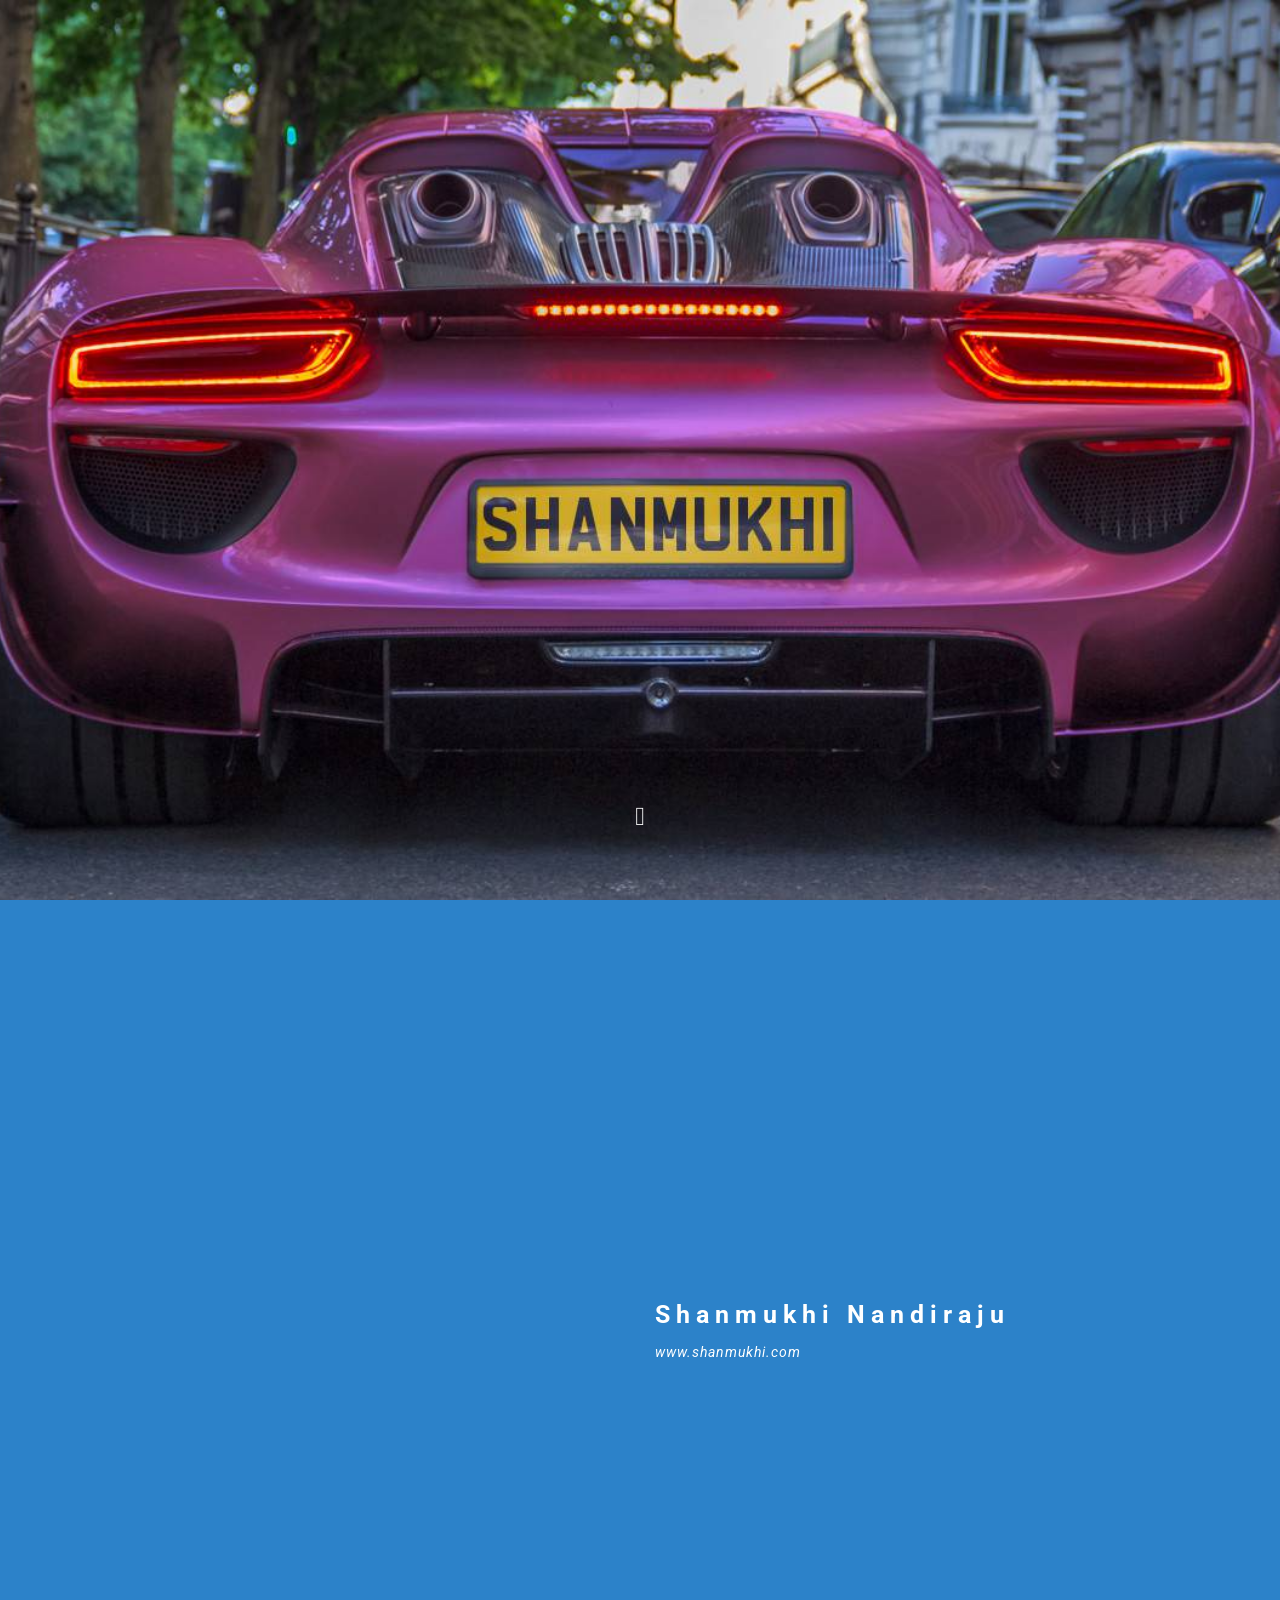
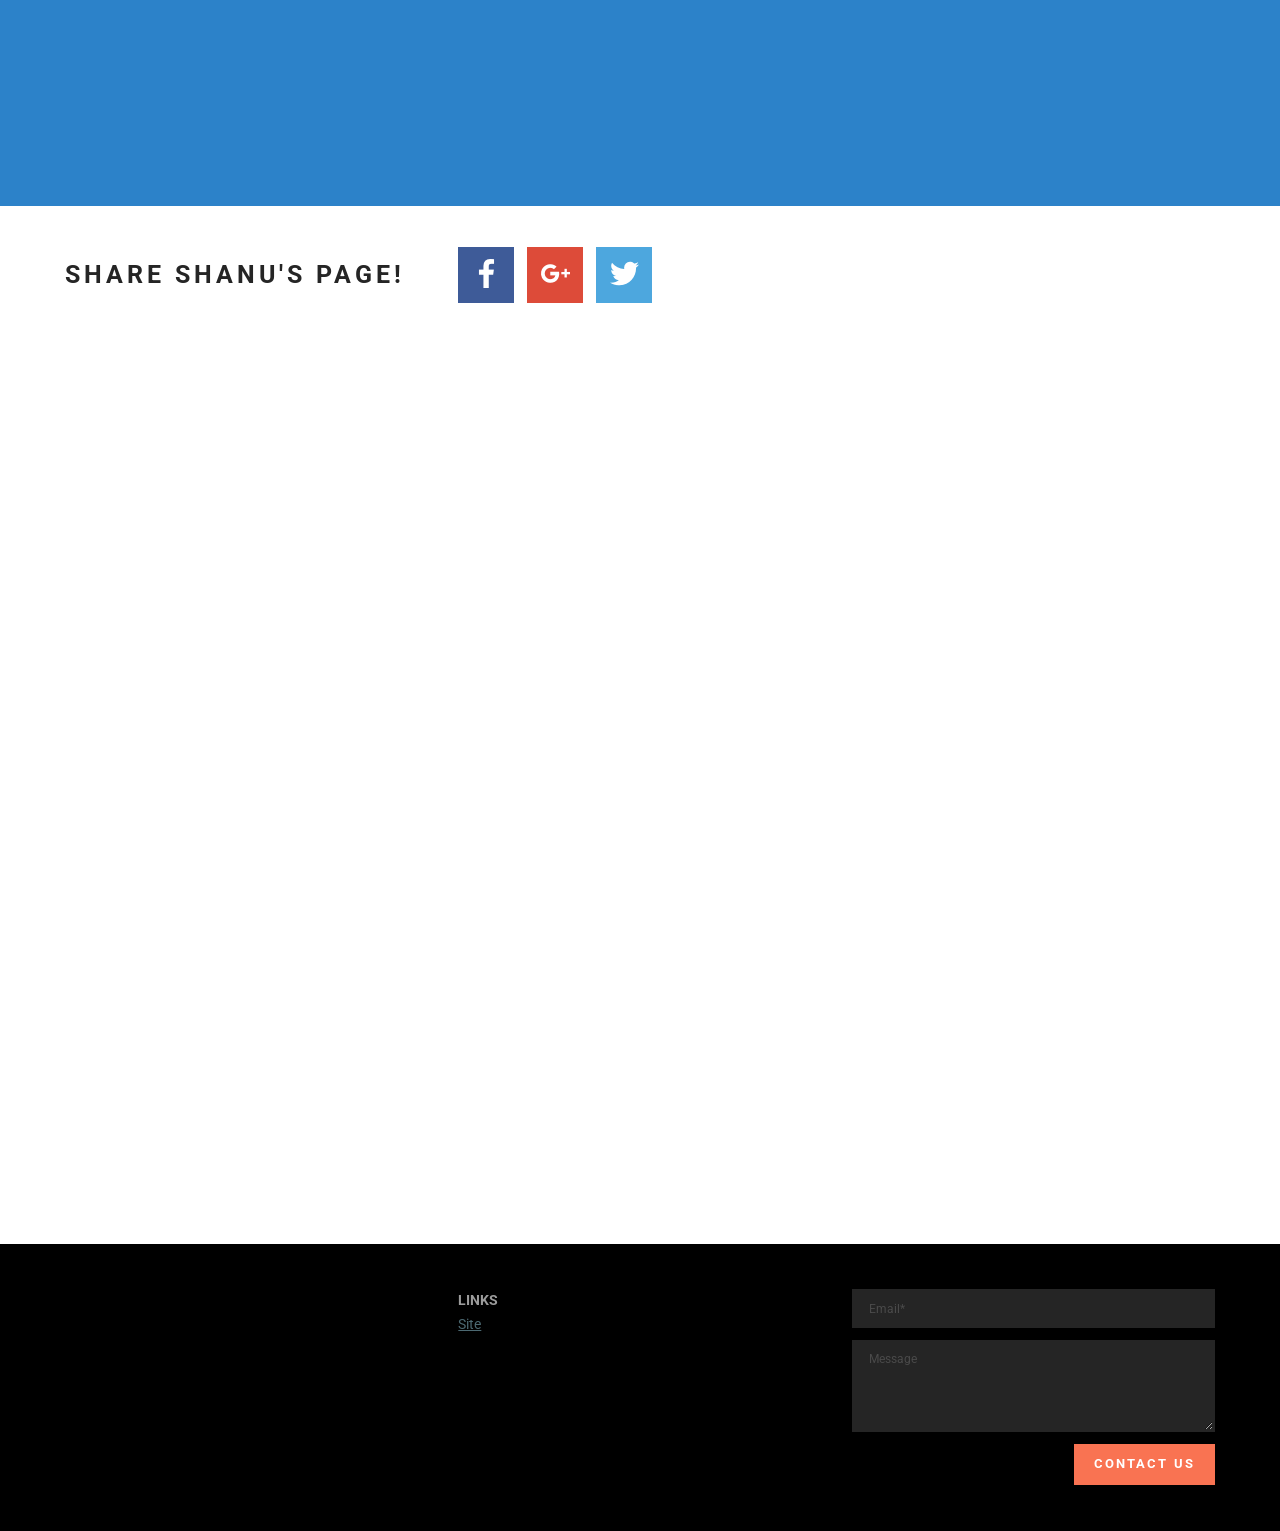
==== index.html @ bce9e02e "Update" ====
<!DOCTYPE html>
<html>
	<head>

		<meta charset="UTF-8">
		<meta http-equiv="X-UA-Compatible" content="IE=edge">

		<meta name="viewport" content="width=device-width, initial-scale=1">
		<link rel="shortcut icon" href="assets/images/logo.png" type="image/x-icon">
		<meta name="description" content="Shanmukhi Nandiraju">
		<title>[ SHANMUKHI ]</title>

		<link rel="stylesheet" href="https://fonts.googleapis.com/css?family=Roboto:700,400&amp;subset=cyrillic,latin,greek,vietnamese">
		<link rel="stylesheet" href="assets/bootstrap/css/bootstrap.min.css">
		<link rel="stylesheet" href="assets/animate.css/animate.min.css">
		<link rel="stylesheet" href="assets/socicon/css/socicon.min.css">
		<link rel="stylesheet" href="assets/mobirise/css/style.css">
		<link rel="stylesheet" href="assets/mobirise/css/mbr-additional.css" type="text/css">

	</head>
	<body>
		<section class="mbr-box mbr-section mbr-section--relative mbr-section--fixed-size mbr-section--full-height mbr-section--bg-adapted mbr-parallax-background" id="header1-1" style="background-image: url(assets/images/shanu-car-1200x742-50.jpg);">
			<div class="mbr-box__magnet mbr-box__magnet--sm-padding mbr-box__magnet--center-left">

				<div class="mbr-box__container mbr-section__container container">
					<div class="mbr-box mbr-box--stretched">
						<div class="mbr-box__magnet mbr-box__magnet--center-left">
							<div class="row">
								<div class=" col-sm-6 col-sm-offset-6">
									<div class="mbr-hero animated fadeInUp">

									</div>

								</div>
							</div>
						</div>
					</div>
				</div>
				<div class="mbr-arrow mbr-arrow--floating text-center">
					<div class="mbr-section__container container">
						<a class="mbr-arrow__link" href="#msg-box5-2"><i class="glyphicon glyphicon-menu-down"></i></a>
					</div>
				</div>
			</div>
		</section>

		<section class="engine">
			<a rel="external" href="https://mobirise.com">mac website creator</a>
		</section>
		<section class="mbr-section mbr-section--relative" id="msg-box5-2">
			<div class="mbr-overlay" style="opacity: 1; background-color: rgb(44, 130, 201);"></div>
			<div class="mbr-section__container mbr-section__container--isolated container">
				<div class="row">
					<div class="mbr-box mbr-box--fixed mbr-box--adapted">
						<div class="mbr-box__magnet mbr-box__magnet--top-right mbr-section__left col-sm-6">
							<figure class="mbr-figure mbr-figure--adapted mbr-figure--caption-inside-bottom mbr-figure--full-width">
								<iframe class="mbr-embedded-video" src="https://www.youtube.com/embed/Ul880rvZJzo?rel=0&amp;autoplay=0&amp;loop=0" width="1280" height="720" frameborder="0" allowfullscreen></iframe>
							</figure>
						</div>
						<div class="mbr-box__magnet mbr-class-mbr-box__magnet--center-left col-sm-6 mbr-section__right">
							<div class="mbr-section__container mbr-section__container--middle">
								<div class="mbr-header mbr-header--auto-align mbr-header--wysiwyg">
									<h3 class="mbr-header__text">Shanmukhi Nandiraju</h3>
									<p class="mbr-header__subtext">
										www.shanmukhi.com
									</p>
								</div>
							</div>

						</div>

					</div>
				</div>
			</div>
		</section>

		<section class="mbr-section mbr-section--relative mbr-section--fixed-size" id="social-buttons1-3" style="background-color: rgb(255, 255, 255);">

			<div class="mbr-section__container container">
				<div class="mbr-header mbr-header--inline row">
					<div class="col-sm-4">
						<h3 class="mbr-header__text">SHARE SHANU'S PAGE!</h3>
					</div>
					<div class="mbr-social-icons col-sm-8">
						<div class="mbr-social-likes social-likes_style-1" data-counters="true">
							<div class="mbr-social-icons__icon social-likes__icon facebook socicon-bg-facebook" title="Share link on Facebook">
								<i class="socicon socicon-facebook"></i>

							</div>
							<div class="mbr-social-icons__icon social-likes__icon plusone socicon-bg-googleplus" title="Share link on Google+">
								<i class="socicon socicon-googleplus"></i>

							</div>
							<div class="mbr-social-icons__icon social-likes__icon twitter socicon-bg-twitter" title="Share link on Twitter">
								<i class="socicon socicon-twitter"></i>
							</div>
						</div>
					</div>
				</div>
			</div>
		</section>

		<section class="mbr-box mbr-section mbr-section--relative mbr-section--fixed-size mbr-section--full-height mbr-section--bg-adapted mbr-parallax-background" id="header4-4" style="background-image: url(assets/images/shanu-neon-1000x929-30.jpg);">
			<div class="mbr-box__magnet mbr-box__magnet--sm-padding mbr-box__magnet--center-center">

				<div class="mbr-box__container mbr-section__container container">
					<div class="mbr-box mbr-box--stretched">
						<div class="mbr-box__magnet mbr-box__magnet--center-center">
							<div class="row">
								<div class=" col-sm-8 col-sm-offset-2">
									<div class="mbr-hero animated fadeInUp">

									</div>

								</div>
							</div>
						</div>
					</div>
				</div>

			</div>
		</section>

		<section class="mbr-section mbr-section--relative mbr-section--fixed-size" id="contacts3-5" style="background-color: rgb(0, 0, 0);">

			<div class="mbr-section__container container">
				<div class="mbr-contacts mbr-contacts--wysiwyg row">
					<div class="col-sm-8">
						<div class="row">
							<div class="col-sm-6">
								<p class="mbr-contacts__text">
									<br>
									<br>
									<br>
								</p>
							</div>
							<div class="col-sm-6">
								<p class="mbr-contacts__text">
									<strong>LINKS</strong>
								</p>
								<ul class="mbr-contacts__list">
									<li>
										<a href="http://www.nandiraju.com">Site</a><a class="mbr-contacts__link text-gray" href="https://mobirise.com/"></a>
									</li>
									<li>
										<br>
									</li>
								</ul>
							</div>
						</div>
					</div>
					<div class="mbr-contacts__column col-sm-4" data-form-type="formoid">
						<div data-form-alert="true">
							<div class="hide" data-form-alert-success="true">
								Thanks for filling out form!
							</div>
						</div>
						<form action="https://shanmukhi.com/" method="post" data-form-title="MESSAGE">
							<input type="hidden" value="b+FSMnxPy4LgRTbBDf6TsOl+iDbc6AqgL77jM+bY9n/FvFwCRupEcs3rJzgB6b4eeoNaffvHI3b/FY9Nb0ERqiOgSxOXoFbj0jDkcbtx7XLimZNrkn5E88ifbUz4RvbB" data-form-email="true">

							<div class="form-group">
								<input type="email" class="form-control input-sm input-inverse" name="email" required="" placeholder="Email*" data-form-field="Email">
							</div>

							<div class="form-group">
								<textarea class="form-control input-sm input-inverse" name="message" rows="4" placeholder="Message" data-form-field="Message"></textarea>
							</div>
							<div class="mbr-buttons mbr-buttons--right btn-inverse">
								<button type="submit" class="mbr-buttons__btn btn btn-danger">
									CONTACT US
								</button>
							</div>
						</form>
					</div>
				</div>
			</div>
		</section>

		<script src="assets/web/assets/jquery/jquery.min.js"></script>
		<script src="assets/bootstrap/js/bootstrap.min.js"></script>
		<script src="assets/smooth-scroll/SmoothScroll.js"></script>
		<script src="assets/jarallax/jarallax.js"></script>
		<script src="assets/jquery-mb-ytplayer/jquery.mb.YTPlayer.min.js"></script>
		<script src="assets/social-likes/social-likes.js"></script>
		<!--[if lte IE 9]>
		<script src="assets/jquery-placeholder/jquery.placeholder.min.js"></script>
		<![endif]-->
		<script src="assets/mobirise/js/script.js"></script>
		<script src="assets/formoid/formoid.min.js"></script>

		<script>
			(function(i, s, o, g, r, a, m) {
				i['GoogleAnalyticsObject'] = r;
				i[r] = i[r] ||
				function() {
					(i[r].q = i[r].q || []).push(arguments)
				}, i[r].l = 1 * new Date();
				a = s.createElement(o), m = s.getElementsByTagName(o)[0];
				a.async = 1;
				a.src = g;
				m.parentNode.insertBefore(a, m)
			})(window, document, 'script', '//www.google-analytics.com/analytics.js', 'ga');

			ga('create', 'UA-655646-1', 'auto');
			ga('send', 'pageview');

			// pushed //

		</script>
	</body>
</html>
---- assets/socicon/css/socicon.min.css ----
@charset "UTF-8";@font-face{font-family:"socicon";src:url("../fonts/socicon.eot");src:url("../fonts/socicon.eot?#iefix") format("embedded-opentype"),url("../fonts/socicon.woff") format("woff"),url("../fonts/socicon.ttf") format("truetype"),url("../fonts/socicon.svg#sociconregular") format("svg");font-weight:normal;font-style:normal}.socicon:before{position:relative;top:1px;display:inline-block;font-family:"socicon";font-style:normal;font-weight:normal;line-height:1;text-transform:none !important;-webkit-font-smoothing:antialiased;-moz-osx-font-smoothing:grayscale}.socicon-twitter:before{content:"\e040"}.socicon-facebook:before{content:"\e041"}.socicon-googleplus:before{content:"\e042"}.socicon-pinterest:before{content:"\e043"}.socicon-foursquare:before{content:"\e044"}.socicon-yahoo:before{content:"\e045"}.socicon-skype:before{content:"\e046"}.socicon-yelp:before{content:"\e047"}.socicon-feedburner:before{content:"\e048"}.socicon-linkedin:before{content:"\e049"}.socicon-viadeo:before{content:"\e04a"}.socicon-xing:before{content:"\e04b"}.socicon-myspace:before{content:"\e04c"}.socicon-soundcloud:before{content:"\e04d"}.socicon-spotify:before{content:"\e04e"}.socicon-grooveshark:before{content:"\e04f"}.socicon-mixcloud:before{content:"\e001"}.socicon-lastfm:before{content:"\e050"}.socicon-youtube:before{content:"\e051"}.socicon-vimeo:before{content:"\e052"}.socicon-dailymotion:before{content:"\e053"}.socicon-vine:before{content:"\e054"}.socicon-flickr:before{content:"\e055"}.socicon-500px:before{content:"\e056"}.socicon-instagram:before{content:"\e057"}.socicon-wordpress:before{content:"\e058"}.socicon-tumblr:before{content:"\e059"}.socicon-blogger:before{content:"\e020"}.socicon-technorati:before{content:"\e021"}.socicon-reddit:before{content:"\e022"}.socicon-dribbble:before{content:"\e023"}.socicon-stumbleupon:before{content:"\e024"}.socicon-digg:before{content:"\e025"}.socicon-envato:before{content:"\e026"}.socicon-behance:before{content:"\e027"}.socicon-delicious:before{content:"\e028"}.socicon-deviantart:before{content:"\e029"}.socicon-forrst:before{content:"\e02a"}.socicon-play:before{content:"\e02b"}.socicon-zerply:before{content:"\e02c"}.socicon-wikipedia:before{content:"\e02d"}.socicon-apple:before{content:"\e02e"}.socicon-flattr:before{content:"\e02f"}.socicon-github:before{content:"\e030"}.socicon-friendfeed:before{content:"\e032"}.socicon-newsvine:before{content:"\e033"}.socicon-identica:before{content:"\e034"}.socicon-bebo:before{content:"\e035"}.socicon-zynga:before{content:"\e036"}.socicon-steam:before{content:"\e037"}.socicon-xbox:before{content:"\e038"}.socicon-windows:before{content:"\e039"}.socicon-outlook:before{content:"\e010"}.socicon-coderwall:before{content:"\e011"}.socicon-tripadvisor:before{content:"\e012"}.socicon-appnet:before{content:"\e013"}.socicon-goodreads:before{content:"\e014"}.socicon-tripit:before{content:"\e015"}.socicon-lanyrd:before{content:"\e016"}.socicon-slideshare:before{content:"\e017"}.socicon-buffer:before{content:"\e018"}.socicon-rss:before{content:"\e00b"}.socicon-vkontakte:before{content:"\e01a"}.socicon-disqus:before{content:"\e019"}.socicon-houzz:before{content:"\e00a"}.socicon-mail:before{content:"\e01f"}.socicon-patreon:before{content:"\e01c"}.socicon-paypal:before{content:"\e00c"}.socicon-playstation:before{content:"\e03d"}.socicon-smugmug:before{content:"\e05e"}.socicon-swarm:before{content:"\e003"}.socicon-triplej:before{content:"\e009"}.socicon-yammer:before{content:"\e005"}.socicon-stackoverflow:before{content:"\e007"}.socicon-drupal:before{content:"\e002"}.socicon-odnoklassniki:before{content:"\e00d"}.socicon-android:before{content:"\e03e"}.socicon-meetup:before{content:"\e03c"}.socicon-persona:before{content:"\e008"}.socicon-amazon:before{content:"\e05c"}.socicon-ello:before{content:"\e006"}.socicon-8tracks:before{content:"\e05b"}.socicon-twitch:before{content:"\e05a"}.socicon-airbnb:before{content:"\e00e"}.socicon-pocket:before{content:"\e01e"}.socicon-whatsapp:before{content:"\e01b"}.socicon-storehouse:before{content:"\e01d"}.socicon-icq:before{content:"\e05d"}.socicon-modelmayhem:before{content:"\e000"}.socicon-istock:before{content:"\e004"}.socicon-angellist:before{content:"\e062"}.socicon-periscope:before{content:"\e00f"}.socicon-ravelry:before{content:"\e05f"}.socicon-snapchat:before{content:"\e03f"}.socicon-weibo:before{content:"\e060"}.socicon-douban:before{content:"\e03b"}.socicon-baidu:before{content:"\e061"}.socicon-qq:before{content:"\e03a"}.socicon-renren:before{content:"\e031"}.socicon-ebay:before{content:"\e063"}.socicon-imdb:before{content:"\e064"}.socicon-stayfriends:before{content:"\e065"}.socicon-residentadvisor:before{content:"\e066"}.socicon-google:before{content:"\e067"}.socicon-yandex:before{content:"\e068"}.socicon-sharethis:before{content:"\e069"}.socicon-bandcamp:before{content:"\e06a"}.socicon-itunes:before{content:"\e06b"}.socicon-deezer:before{content:"\e06c"}.socicon-medium:before{content:"\e06d"}.socicon-telegram:before{content:"\e06e"}.socicon-openid:before{content:"\e06f"}.socicon-amplement:before{content:"\e070"}.socicon-bg-twitter{background:#4da7de}.socicon-bg-twitter:hover{background:#4da7de !important}.socicon-bg-facebook{background:#3e5b98}.socicon-bg-facebook:hover{background:#3e5b98 !important}.socicon-bg-googleplus{background:#dd4b39}.socicon-bg-googleplus:hover{background:#dd4b39 !important}.socicon-bg-pinterest{background:#c92619}.socicon-bg-pinterest:hover{background:#c92619 !important}.socicon-bg-foursquare{background:#f94877}.socicon-bg-foursquare:hover{background:#f94877 !important}.socicon-bg-yahoo{background:#6e2a85}.socicon-bg-yahoo:hover{background:#6e2a85 !important}.socicon-bg-skype{background:#28abe3}.socicon-bg-skype:hover{background:#28abe3 !important}.socicon-bg-yelp{background:#c83218}.socicon-bg-yelp:hover{background:#c83218 !important}.socicon-bg-feedburner{background:#fc0}.socicon-bg-feedburner:hover{background:#fc0 !important}.socicon-bg-linkedin{background:#3371b7}.socicon-bg-linkedin:hover{background:#3371b7 !important}.socicon-bg-viadeo{background:#e4a000}.socicon-bg-viadeo:hover{background:#e4a000 !important}.socicon-bg-xing{background:#005a60}.socicon-bg-xing:hover{background:#005a60 !important}.socicon-bg-myspace{background:#323232}.socicon-bg-myspace:hover{background:#323232 !important}.socicon-bg-soundcloud{background:#fe3801}.socicon-bg-soundcloud:hover{background:#fe3801 !important}.socicon-bg-spotify{background:#7bb342}.socicon-bg-spotify:hover{background:#7bb342 !important}.socicon-bg-grooveshark{background:#000}.socicon-bg-grooveshark:hover{background:#000 !important}.socicon-bg-mixcloud{background:#000}.socicon-bg-mixcloud:hover{background:#000 !important}.socicon-bg-lastfm{background:#d41316}.socicon-bg-lastfm:hover{background:#d41316 !important}.socicon-bg-youtube{background:#e02a20}.socicon-bg-youtube:hover{background:#e02a20 !important}.socicon-bg-vimeo{background:#51b5e7}.socicon-bg-vimeo:hover{background:#51b5e7 !important}.socicon-bg-dailymotion{background:#004e72}.socicon-bg-dailymotion:hover{background:#004e72 !important}.socicon-bg-vine{background:#00b389}.socicon-bg-vine:hover{background:#00b389 !important}.socicon-bg-flickr{background:#1e1e1b}.socicon-bg-flickr:hover{background:#1e1e1b !important}.socicon-bg-500px{background:#58a9de}.socicon-bg-500px:hover{background:#58a9de !important}.socicon-bg-instagram{background:#9c7c6e}.socicon-bg-instagram:hover{background:#9c7c6e !important}.socicon-bg-wordpress{background:#464646}.socicon-bg-wordpress:hover{background:#464646 !important}.socicon-bg-tumblr{background:#45556c}.socicon-bg-tumblr:hover{background:#45556c !important}.socicon-bg-blogger{background:#ec661c}.socicon-bg-blogger:hover{background:#ec661c !important}.socicon-bg-technorati{background:#5cb030}.socicon-bg-technorati:hover{background:#5cb030 !important}.socicon-bg-reddit{background:#e74a1e}.socicon-bg-reddit:hover{background:#e74a1e !important}.socicon-bg-dribbble{background:#e84d88}.socicon-bg-dribbble:hover{background:#e84d88 !important}.socicon-bg-stumbleupon{background:#e64011}.socicon-bg-stumbleupon:hover{background:#e64011 !important}.socicon-bg-digg{background:#1d1d1b}.socicon-bg-digg:hover{background:#1d1d1b !important}.socicon-bg-envato{background:#597c3a}.socicon-bg-envato:hover{background:#597c3a !important}.socicon-bg-behance{background:#000}.socicon-bg-behance:hover{background:#000 !important}.socicon-bg-delicious{background:#020202}.socicon-bg-delicious:hover{background:#020202 !important}.socicon-bg-deviantart{background:#c5d200}.socicon-bg-deviantart:hover{background:#c5d200 !important}.socicon-bg-forrst{background:#5b9a68}.socicon-bg-forrst:hover{background:#5b9a68 !important}.socicon-bg-play{background:#000}.socicon-bg-play:hover{background:#000 !important}.socicon-bg-zerply{background:#9dbc7a}.socicon-bg-zerply:hover{background:#9dbc7a !important}.socicon-bg-wikipedia{background:#000}.socicon-bg-wikipedia:hover{background:#000 !important}.socicon-bg-apple{background:#b9bfc1}.socicon-bg-apple:hover{background:#b9bfc1 !important}.socicon-bg-flattr{background:#f67c1a}.socicon-bg-flattr:hover{background:#f67c1a !important}.socicon-bg-github{background:#221e1b}.socicon-bg-github:hover{background:#221e1b !important}.socicon-bg-friendfeed{background:#2f72c4}.socicon-bg-friendfeed:hover{background:#2f72c4 !important}.socicon-bg-newsvine{background:#075b2f}.socicon-bg-newsvine:hover{background:#075b2f !important}.socicon-bg-identica{background:#000}.socicon-bg-identica:hover{background:#000 !important}.socicon-bg-bebo{background:#ef1011}.socicon-bg-bebo:hover{background:#ef1011 !important}.socicon-bg-zynga{background:#dc0606}.socicon-bg-zynga:hover{background:#dc0606 !important}.socicon-bg-steam{background:#171a21}.socicon-bg-steam:hover{background:#171a21 !important}.socicon-bg-xbox{background:#92c83e}.socicon-bg-xbox:hover{background:#92c83e !important}.socicon-bg-windows{background:#00bdf6}.socicon-bg-windows:hover{background:#00bdf6 !important}.socicon-bg-outlook{background:#0072c6}.socicon-bg-outlook:hover{background:#0072c6 !important}.socicon-bg-coderwall{background:#3e8dcc}.socicon-bg-coderwall:hover{background:#3e8dcc !important}.socicon-bg-tripadvisor{background:#4b7e37}.socicon-bg-tripadvisor:hover{background:#4b7e37 !important}.socicon-bg-appnet{background:#494949}.socicon-bg-appnet:hover{background:#494949 !important}.socicon-bg-goodreads{background:#463020}.socicon-bg-goodreads:hover{background:#463020 !important}.socicon-bg-tripit{background:#1982c3}.socicon-bg-tripit:hover{background:#1982c3 !important}.socicon-bg-lanyrd{background:#3c80c9}.socicon-bg-lanyrd:hover{background:#3c80c9 !important}.socicon-bg-slideshare{background:#4ba3a6}.socicon-bg-slideshare:hover{background:#4ba3a6 !important}.socicon-bg-buffer{background:#000}.socicon-bg-buffer:hover{background:#000 !important}.socicon-bg-rss{background:#f26109}.socicon-bg-rss:hover{background:#f26109 !important}.socicon-bg-vkontakte{background:#5a7fa6}.socicon-bg-vkontakte:hover{background:#5a7fa6 !important}.socicon-bg-disqus{background:#2e9fff}.socicon-bg-disqus:hover{background:#2e9fff !important}.socicon-bg-houzz{background:#7cc04b}.socicon-bg-houzz:hover{background:#7cc04b !important}.socicon-bg-mail{background:#000}.socicon-bg-mail:hover{background:#000 !important}.socicon-bg-patreon{background:#e44727}.socicon-bg-patreon:hover{background:#e44727 !important}.socicon-bg-paypal{background:#009cde}.socicon-bg-paypal:hover{background:#009cde !important}.socicon-bg-playstation{background:#000}.socicon-bg-playstation:hover{background:#000 !important}.socicon-bg-smugmug{background:#acfd32}.socicon-bg-smugmug:hover{background:#acfd32 !important}.socicon-bg-swarm{background:#fc9d3c}.socicon-bg-swarm:hover{background:#fc9d3c !important}.socicon-bg-triplej{background:#e53531}.socicon-bg-triplej:hover{background:#e53531 !important}.socicon-bg-yammer{background:#1175c4}.socicon-bg-yammer:hover{background:#1175c4 !important}.socicon-bg-stackoverflow{background:#fd9827}.socicon-bg-stackoverflow:hover{background:#fd9827 !important}.socicon-bg-drupal{background:#00598e}.socicon-bg-drupal:hover{background:#00598e !important}.socicon-bg-odnoklassniki{background:#f48420}.socicon-bg-odnoklassniki:hover{background:#f48420 !important}.socicon-bg-android{background:#8ec047}.socicon-bg-android:hover{background:#8ec047 !important}.socicon-bg-meetup{background:#e2373c}.socicon-bg-meetup:hover{background:#e2373c !important}.socicon-bg-persona{background:#e6753d}.socicon-bg-persona:hover{background:#e6753d !important}.socicon-bg-amazon{background:#f90}.socicon-bg-amazon:hover{background:#f90 !important}.socicon-bg-ello{background:#000}.socicon-bg-ello:hover{background:#000 !important}.socicon-bg-8tracks{background:#122c4b}.socicon-bg-8tracks:hover{background:#122c4b !important}.socicon-bg-twitch{background:#6441a5}.socicon-bg-twitch:hover{background:#6441a5 !important}.socicon-bg-airbnb{background:#ff5a5f}.socicon-bg-airbnb:hover{background:#ff5a5f !important}.socicon-bg-pocket{background:#ed4055}.socicon-bg-pocket:hover{background:#ed4055 !important}.socicon-bg-whatsapp{background:#20b038}.socicon-bg-whatsapp:hover{background:#20b038 !important}.socicon-bg-storehouse{background:#25b0e6}.socicon-bg-storehouse:hover{background:#25b0e6 !important}.socicon-bg-icq{background:#7ebd00}.socicon-bg-icq:hover{background:#7ebd00 !important}.socicon-bg-modelmayhem{background:#000}.socicon-bg-modelmayhem:hover{background:#000 !important}.socicon-bg-istock{background:#000}.socicon-bg-istock:hover{background:#000 !important}.socicon-bg-angellist{background:#000}.socicon-bg-angellist:hover{background:#000 !important}.socicon-bg-periscope{background:#3aa4c6}.socicon-bg-periscope:hover{background:#3aa4c6 !important}.socicon-bg-ravelry{background:#b6014c}.socicon-bg-ravelry:hover{background:#b6014c !important}.socicon-bg-snapchat{background:#fffa37}.socicon-bg-snapchat:hover{background:#fffa37 !important}.socicon-bg-weibo{background:#e31c34}.socicon-bg-weibo:hover{background:#e31c34 !important}.socicon-bg-douban{background:#3ca353}.socicon-bg-douban:hover{background:#3ca353 !important}.socicon-bg-baidu{background:#2629d9}.socicon-bg-baidu:hover{background:#2629d9 !important}.socicon-bg-qq{background:#4297d3}.socicon-bg-qq:hover{background:#4297d3 !important}.socicon-bg-renren{background:#2266b0}.socicon-bg-renren:hover{background:#2266b0 !important}.socicon-bg-ebay{background:#333}.socicon-bg-ebay:hover{background:#333 !important}.socicon-bg-imdb{background:#e8ba00}.socicon-bg-imdb:hover{background:#e8ba00 !important}.socicon-bg-stayfriends{background:#f08a1c}.socicon-bg-stayfriends:hover{background:#f08a1c !important}.socicon-bg-residentadvisor{background:#b3be1b}.socicon-bg-residentadvisor:hover{background:#b3be1b !important}.socicon-bg-google{background:#4285f4}.socicon-bg-google:hover{background:#4285f4 !important}.socicon-bg-yandex{background:#f00}.socicon-bg-yandex:hover{background:#f00 !important}.socicon-bg-sharethis{background:#01bf01}.socicon-bg-sharethis:hover{background:#01bf01 !important}.socicon-bg-bandcamp{background:#619aa9}.socicon-bg-bandcamp:hover{background:#619aa9 !important}.socicon-bg-itunes{background:#ff5e51}.socicon-bg-itunes:hover{background:#ff5e51 !important}.socicon-bg-deezer{background:#32323d}.socicon-bg-deezer:hover{background:#32323d !important}.socicon-bg-medium{background:#000}.socicon-bg-medium:hover{background:#000 !important}.socicon-bg-telegram{background:#08c}.socicon-bg-telegram:hover{background:#08c !important}.socicon-bg-openid{background:#f78c40}.socicon-bg-openid:hover{background:#f78c40 !important}.socicon-bg-amplement{background:#0996c3}.socicon-bg-amplement:hover{background:#0996c3 !important}
---- assets/mobirise/css/style.css ----
.is-builder .animated {
  -webkit-animation-name: none !important;
  animation-name: none !important;
}
html {
  position: relative;
  min-height: 100%;
}
.mbr-embedded-video {
  position: relative;
}
.mbr-background-video,
.mbr-background-video-preview {
  bottom: 0;
  left: 0;
  overflow: hidden;
  position: absolute;
  right: 0;
  top: 0;
}
.mbr-parallax-background,
.mbr-background {
  background-attachment: fixed !important;
  background-position: 50% 0;
  background-repeat: no-repeat;
  background-size: cover !important;
}
.mbr-hidden-scrollbar .mbr-parallax-background {
  background-size: auto 130%;
}
.mobile .mbr-parallax-background {
  background-attachment: scroll !important;
}
.mbr-background {
  background-attachment: scroll !important;
}
.mbr-navbar {
  position: relative;
  width: 100%;
}
.mbr-navbar:before {
  content: "";
  display: block;
}
.mbr-navbar__brand-link:after,
.mbr-navbar__brand-img {
  max-height: 74px;
}
.mbr-navbar:before,
.mbr-navbar__container {
  height: 98px;
}
.mbr-navbar--ss .mbr-navbar__brand-link:after,
.mbr-navbar--ss .mbr-navbar__brand-img {
  height: 74px;
}
.mbr-navbar--ss:before,
.mbr-navbar--ss .mbr-navbar__container {
  height: 98px;
}
.mbr-navbar--xs .mbr-navbar__brand-link:after,
.mbr-navbar--xs .mbr-navbar__brand-img {
  height: 32px;
}
.mbr-navbar--xs:before,
.mbr-navbar--xs .mbr-navbar__container {
  height: 56px;
}
.mbr-navbar--s .mbr-navbar__brand-link:after,
.mbr-navbar--s .mbr-navbar__brand-img {
  height: 48px;
}
.mbr-navbar--s:before,
.mbr-navbar--s .mbr-navbar__container {
  height: 72px;
}
.mbr-navbar--m .mbr-navbar__brand-link:after,
.mbr-navbar--m .mbr-navbar__brand-img {
  height: 64px;
}
.mbr-navbar--m:before,
.mbr-navbar--m .mbr-navbar__container {
  height: 88px;
}
.mbr-navbar--l .mbr-navbar__brand-link:after,
.mbr-navbar--l .mbr-navbar__brand-img {
  height: 96px;
}
.mbr-navbar--l:before,
.mbr-navbar--l .mbr-navbar__container {
  height: 120px;
}
.mbr-navbar--xl .mbr-navbar__brand-link:after,
.mbr-navbar--xl .mbr-navbar__brand-img {
  height: 128px;
}
.mbr-navbar--xl:before,
.mbr-navbar--xl .mbr-navbar__container {
  height: 152px;
}
.mbr-navbar--short .mbr-navbar__brand-link:after,
.mbr-navbar--short .mbr-navbar__brand-img {
  height: 40px;
}
.mbr-navbar--short:before,
.mbr-navbar--short .mbr-navbar__container {
  height: 64px;
}
.mbr-navbar--short .mbr-navbar__container {
  padding: 12px 0;
}
@media (max-width: 767px) {
  .mbr-navbar--short .mbr-navbar__brand-link:after,
  .mbr-navbar--short .mbr-navbar__brand-img {
    height: 31px;
  }
  .mbr-navbar--short:before,
  .mbr-navbar--short .mbr-navbar__container {
    height: 45px;
  }
  .mbr-navbar--short .mbr-navbar__container {
    padding: 7px 0;
  }
}
.mbr-navbar__brand-img {
  position: relative;
}
.mbr-navbar__brand-img,
.mbr-navbar__container,
.mbr-navbar__section {
  -webkit-transition: all 300ms ease-in-out 0s;
  -o-transition: all 300ms ease-in-out 0s;
  transition: all 300ms ease-in-out 0s;
}
.mbr-navbar__section {
  background: #2c2c2c;
  height: auto;
  position: absolute;
  top: 0;
  width: 100%;
  z-index: 1000;
}
.mbr-navbar__container {
  display: table;
  padding: 12px 0;
  width: 100%;
}
.mbr-navbar__menu-box {
  display: table;
  width: 100%;
}
.mbr-navbar__menu-box--inline-left,
.mbr-navbar__menu-box--inline-center,
.mbr-navbar__menu-box--inline-right {
  display: block;
  text-align: left;
}
.mbr-navbar__menu-box--inline-center {
  text-align: center;
}
.mbr-navbar__menu-box--inline-right {
  text-align: right;
}
.mbr-navbar__column {
  display: table-cell;
  vertical-align: middle;
}
.mbr-navbar__column--xxs {
  width: 1%;
}
.mbr-navbar__column--xs {
  width: 10%;
}
.mbr-navbar__column--s {
  width: 20%;
}
.mbr-navbar__column--m {
  width: 30%;
}
.mbr-navbar__column--l {
  width: 40%;
}
.mbr-navbar__column--xl {
  width: 50%;
}
.mbr-navbar__menu-box--inline-left .mbr-navbar__column,
.mbr-navbar__menu-box--inline-center .mbr-navbar__column,
.mbr-navbar__menu-box--inline-right .mbr-navbar__column {
  display: inline-block;
}
.mbr-navbar__items {
  float: left;
  padding-left: 0px;
  position: relative;
  left: -20px;
}
.mbr-navbar__items--right {
  float: right;
  left: 0;
}
.mbr-navbar__item {
  display: block;
  float: left;
  position: relative;
}
.mbr-navbar__hamburger {
  display: none;
  margin-top: -11px;
  position: absolute;
  right: 0;
  top: 50%;
  z-index: 10000;
}
.mbr-navbar--collapsed .mbr-navbar__container {
  position: relative;
}
.mbr-navbar--collapsed .mbr-navbar__column {
  display: block;
  width: 100%;
}
.mbr-navbar--collapsed .mbr-navbar__items--right {
  padding-top: 13px;
}
.mbr-navbar--collapsed .mbr-navbar__menu {
  background: rgba(0, 0, 0, 0.9);
  display: none;
  height: 100%;
  left: 0;
  position: fixed;
  top: 0;
  width: 100%;
  z-index: 9999;
}
.mbr-navbar--collapsed .mbr-navbar__menu-box {
  display: table-cell;
  vertical-align: middle;
}
.mbr-navbar--collapsed .mbr-navbar__items {
  float: none;
}
.mbr-navbar--collapsed .mbr-navbar__item {
  float: none;
}
.mbr-navbar--collapsed .mbr-navbar__hamburger {
  display: block;
}
.mbr-navbar--collapsed.mbr-navbar--open .mbr-navbar__menu {
  display: table;
}
.mbr-navbar--collapsed.mbr-navbar--open:not(.mbr-navbar--sticky) .mbr-navbar__section {
  background: none;
  position: fixed;
}
.mbr-navbar--collapsed.mbr-navbar--open .mbr-navbar__brand {
  visibility: hidden;
}
.mbr-navbar--collapsed.mbr-navbar--sticky.mbr-navbar--open .mbr-navbar__brand {
  visibility: visible;
}
.mbr-navbar--collapsed.mbr-navbar--open .mbr-navbar__brand-img,
.mbr-navbar--collapsed.mbr-navbar--open .mbr-navbar__container {
  -webkit-transition: none;
  -o-transition: none;
  transition: none;
}
.mbr-navbar--freeze.mbr-navbar--collapsed.mbr-navbar--open .mbr-navbar__hamburger,
.mbr-navbar--freeze.mbr-navbar--collapsed.mbr-navbar--open .mbr-navbar__hamburger:hover {
  color: #fff !important;
}
.mbr-navbar--sticky .mbr-navbar__section {
  position: fixed;
}
.mbr-navbar--absolute {
  position: absolute;
}
.mbr-navbar--transparent .mbr-navbar__section {
  background: none;
}
.mbr-navbar--stuck .mbr-navbar__section,
.mbr-navbar--relative .mbr-navbar__section {
  background: #2c2c2c;
}
@media (max-width: 991px) {
  .mbr-navbar--auto-collapse .mbr-navbar__container {
    position: relative;
  }
  .mbr-navbar--auto-collapse .mbr-navbar__column {
    display: block;
    width: 100%;
  }
  .mbr-navbar--auto-collapse .mbr-navbar__items--right {
    padding-top: 13px;
  }
  .mbr-navbar--auto-collapse .mbr-navbar__menu {
    background: rgba(0, 0, 0, 0.9);
    display: none;
    height: 100%;
    left: 0;
    position: fixed;
    top: 0;
    width: 100%;
    z-index: 9999;
  }
  .mbr-navbar--auto-collapse .mbr-navbar__menu-box {
    display: table-cell;
    vertical-align: middle;
  }
  .mbr-navbar--auto-collapse .mbr-navbar__items {
    float: none;
  }
  .mbr-navbar--auto-collapse .mbr-navbar__item {
    float: none;
  }
  .mbr-navbar--auto-collapse .mbr-navbar__hamburger {
    display: block;
  }
  .mbr-navbar--auto-collapse.mbr-navbar--open .mbr-navbar__menu {
    display: table;
  }
  .mbr-navbar--auto-collapse.mbr-navbar--open:not(.mbr-navbar--sticky) .mbr-navbar__section {
    background: none;
    position: fixed;
  }
  .mbr-navbar--auto-collapse.mbr-navbar--open .mbr-navbar__brand {
    visibility: hidden;
  }
  .mbr-navbar--auto-collapse.mbr-navbar--sticky.mbr-navbar--open .mbr-navbar__brand {
    visibility: visible;
  }
  .mbr-navbar--auto-collapse.mbr-navbar--open .mbr-navbar__brand-img,
  .mbr-navbar--auto-collapse.mbr-navbar--open .mbr-navbar__container {
    -webkit-transition: none;
    -o-transition: none;
    transition: none;
  }
}
.mbr-after-navbar:before {
  content: "";
  display: block;
  height: 98px;
}
.mbr-hamburger {
  cursor: pointer;
  height: 23px;
  width: 30px;
}
.mbr-hamburger:focus {
  outline: none;
}
.mbr-hamburger__line,
.mbr-hamburger__line:before,
.mbr-hamburger__line:after {
  content: "";
  position: absolute;
  display: block;
  height: 1px;
  cursor: pointer;
}
.mbr-hamburger__line,
.mbr-hamburger__line:before,
.mbr-hamburger__line:after {
  width: 30px;
  border-bottom: 5px solid;
  top: 9px;
}
.mbr-hamburger__line:before {
  top: -9px;
}
.mbr-hamburger__line:after {
  top: 9px;
}
.mbr-hamburger__line,
.mbr-hamburger__line:before,
.mbr-hamburger__line:after {
  -webkit-transition: all 300ms ease-in-out;
  transition: all 300ms ease-in-out;
}
.mbr-hamburger--open .mbr-hamburger__line {
  border-color: transparent;
}
.mbr-hamburger--open .mbr-hamburger__line:before,
.mbr-hamburger--open .mbr-hamburger__line:after {
  top: 0;
}
.mbr-hamburger--open .mbr-hamburger__line:before {
  -ms-transform: rotate(45deg);
  -webkit-transform: rotate(45deg);
  transform: rotate(45deg);
}
.mbr-hamburger--open .mbr-hamburger__line:after {
  top: 10px;
  -ms-transform: translatey(-10px) rotate(-45deg);
  -webkit-transform: translatey(-10px) rotate(-45deg);
  transform: translatey(-10px) rotate(-45deg);
}
@media (max-width: 767px) {
  .mbr-hamburger {
    height: 23px;
    width: 27px;
  }
  .mbr-hamburger__line,
  .mbr-hamburger__line:before,
  .mbr-hamburger__line:after {
    width: 27px;
    border-bottom: 4px solid;
    top: 9px;
  }
  .mbr-hamburger__line:before {
    top: -9px;
  }
  .mbr-hamburger__line:after {
    top: 9px;
  }
}
.mbr-brand {
  display: block;
  float: left;
  position: relative;
}
.mbr-brand,
.mbr-brand:hover {
  text-decoration: none;
}
.mbr-brand__name {
  display: block;
  font-weight: bold;
  margin-top: 5px;
  text-align: center;
}
.mbr-brand__name,
.mbr-brand__name:hover {
  text-decoration: none;
}
.mbr-brand--inline {
  display: table;
}
.mbr-brand--inline:after {
  content: "";
  display: table-cell;
  width: 1px;
}
.mbr-brand--inline .mbr-brand__logo,
.mbr-brand--inline .mbr-brand__name {
  display: table-cell;
  vertical-align: middle;
}
.mbr-brand--inline .mbr-brand__logo {
  padding-right: 10px;
}
.mbr-brand--inline .mbr-brand__name {
  margin: 0;
  text-align: left;
}
.mbr-form {
  display: table;
  margin-top: -13px;
  position: relative;
  top: 14px;
  width: 100%;
}
.mbr-form__left,
.mbr-form__right {
  display: table-cell;
  vertical-align: top;
}
.mbr-form__left {
  padding-right: 3px;
}
.mbr-form__right {
  width: 1px;
}
@media (max-width: 530px) {
  .mbr-form {
    display: block;
    margin-top: -27px;
    position: relative;
    top: 26px;
  }
  .mbr-form__left,
  .mbr-form__right {
    display: block;
  }
  .mbr-form__left {
    margin-bottom: 12px;
    padding-right: 0;
  }
  .mbr-form__right {
    width: 100%;
  }
}
.mbr-section {
  padding: 0 20px;
}
.mbr-section--no-padding {
  padding: 0;
}
.mbr-section--relative {
  position: relative;
}
.mbr-section--fixed-size {
  overflow: hidden;
}
.mbr-section--full-height {
  height: 100vh;
}
.mbr-section--full-height.mbr-after-navbar:before {
  display: none;
}
.mbr-section--bg-adapted {
  background-attachment: scroll;
  background-position: 50% 0;
  background-repeat: no-repeat;
  background-size: cover;
}
.mbr-section--gray {
  background-color: #444444;
}
.mbr-section--light-gray {
  background-color: #f0f0f0;
}
.mbr-section--dark-gray {
  background-color: #3c3c3c;
}
.mbr-section__container {
  padding: 0;
  position: relative;
  z-index: 3;
}
.mbr-section__container--center {
  text-align: center;
}
.mbr-section__container--std-padding {
  padding: 93px 0;
}
.mbr-section__container--std-top-padding {
  padding-top: 93px;
}
.mbr-section__container--std-bot-padding {
  padding-bottom: 93px;
}
.mbr-section__container--sm-padding {
  padding: 41px 0;
}
.mbr-section__container--sm-top-padding {
  padding-top: 41px;
}
.mbr-section__container--sm-bot-padding {
  padding-bottom: 41px;
}
.mbr-section__container--isolated {
  padding-bottom: 93px;
  padding-top: 93px;
}
.mbr-section__container--first {
  padding-top: 93px;
  padding-bottom: 41px;
}
.mbr-section__container--middle {
  padding-bottom: 41px;
}
.mbr-section__container--last {
  padding-bottom: 93px;
}
.mbr-section__row {
  margin-left: -24px;
  margin-right: -24px;
}
.mbr-section__col {
  overflow: hidden;
  padding-left: 24px;
  padding-right: 24px;
}
.mbr-section__left {
  padding-right: 40px;
}
.mbr-section__right {
  padding-left: 15px;
}
.mbr-section__header {
  line-height: 1.5em;
  margin: -10px 0 0;
  text-align: center;
}
@media (min-width: 768px) {
  .mbr-section--short-paddings .mbr-section__container--std-padding {
    padding: 59px 0;
  }
  .mbr-section--short-paddings .mbr-section__container--std-top-padding {
    padding-top: 59px;
  }
  .mbr-section--short-paddings .mbr-section__container--std-bot-padding {
    padding-bottom: 59px;
  }
  .mbr-section--short-paddings .mbr-section__container--sm-padding {
    padding: 41px 0;
  }
  .mbr-section--short-paddings .mbr-section__container--sm-top-padding {
    padding-top: 41px;
  }
  .mbr-section--short-paddings .mbr-section__container--sm-bot-padding {
    padding-bottom: 41px;
  }
  .mbr-section--short-paddings .mbr-section__container--isolated {
    padding-bottom: 59px;
    padding-top: 59px;
  }
  .mbr-section--short-paddings .mbr-section__container--first {
    padding-top: 59px;
    padding-bottom: 41px;
  }
  .mbr-section--short-paddings .mbr-section__container--middle {
    padding-bottom: 41px;
  }
  .mbr-section--short-paddings .mbr-section__container--last {
    padding-bottom: 59px;
  }
}
@media (max-width: 767px) {
  .mbr-section__left {
    padding-right: 15px;
  }
  .mbr-section__right {
    padding-left: 15px;
    padding-top: 51px;
  }
}
.mbr-arrow {
  bottom: 71px;
  left: 0;
  line-height: 1px;
  padding: 0 20px;
  position: absolute;
  width: 100%;
  z-index: 3;
}
.mbr-arrow__link {
  display: inline-block;
  font-size: 26px;
}
.mbr-arrow__link,
.mbr-arrow__link:hover,
.mbr-arrow__link:focus {
  color: #fff;
}
.mbr-arrow--floating .mbr-arrow__link {
  -webkit-animation: floating-arrow 1.6s infinite ease-in-out 0s;
  -o-animation: floating-arrow 1.6s infinite ease-in-out 0s;
  animation: floating-arrow 1.6s infinite ease-in-out 0s;
}
@-webkit-keyframes floating-arrow {
  from {
    -webkit-transform: translateY(0);
    transform: translateY(0);
  }
  65% {
    -webkit-transform: translateY(11px);
    transform: translateY(11px);
  }
  to {
    -webkit-transform: translateY(0);
    transform: translateY(0);
  }
}
@-o-keyframes floating-arrow {
  from {
    -webkit-transform: translateY(0);
    transform: translateY(0);
  }
  65% {
    -webkit-transform: translateY(11px);
    transform: translateY(11px);
  }
  to {
    -webkit-transform: translateY(0);
    transform: translateY(0);
  }
}
@keyframes floating-arrow {
  from {
    -webkit-transform: translateY(0);
    transform: translateY(0);
  }
  65% {
    -webkit-transform: translateY(11px);
    transform: translateY(11px);
  }
  to {
    -webkit-transform: translateY(0);
    transform: translateY(0);
  }
}
.mbr-arrow--dark .mbr-arrow__link,
.mbr-arrow--dark .mbr-arrow__link:hover,
.mbr-arrow--dark .mbr-arrow__link:focus {
  color: #252525;
}
@media (max-width: 767px) {
  .mbr-arrow {
    bottom: 41px;
  }
}
@media (max-width: 320px) {
  .mbr-arrow {
    bottom: 21px;
    text-align: center;
  }
}
@media all and (device-width: 320px) and (device-height: 568px) and (orientation: portrait) {
  .mbr-arrow {
    bottom: 31px;
  }
}
.mbr-box {
  display: table;
  width: 100%;
}
.mbr-box--fixed {
  table-layout: fixed;
}
.mbr-box--stretched {
  height: 100%;
}
.mbr-box__magnet {
  display: table-cell;
  float: none;
  height: 100%;
  margin-bottom: 0;
  margin-top: 0;
  text-align: center;
  vertical-align: middle;
}
.mbr-box__magnet--sm-padding {
  padding: 41px 0;
}
.mbr-box__magnet--top-left,
.mbr-box__magnet--top-center,
.mbr-box__magnet--top-right {
  vertical-align: top;
}
.mbr-box__magnet--bottom-left,
.mbr-box__magnet--bottom-center,
.mbr-box__magnet--bottom-right {
  vertical-align: bottom;
}
.mbr-box__magnet--top-left,
.mbr-box__magnet--center-left,
.mbr-box__magnet--bottom-left {
  text-align: left;
}
.mbr-box__magnet--top-right,
.mbr-box__magnet--center-right,
.mbr-box__magnet--bottom-right {
  text-align: right;
}
.mbr-box__container {
  height: 50%;
}
@media (max-width: 767px) {
  .mbr-box__container {
    height: 100%;
  }
  .mbr-box--adapted {
    display: block;
  }
  .mbr-box--adapted > .mbr-box__magnet {
    display: block;
    height: auto;
  }
}
.mbr-overlay {
  background: #222;
  bottom: 0;
  left: 0;
  position: absolute;
  right: 0;
  top: 0;
  z-index: 2;
}
.mbr-google-map__marker {
  color: #252525;
  display: none;
  margin: 0;
}
.mbr-google-map--loaded .mbr-google-map__marker {
  display: block;
}
.mbr-hero {
  color: #fff;
  position: relative;
}
.mbr-hero__text {
  font-size: 46px;
  font-weight: bold;
  left: -2px;
  letter-spacing: 2px;
  line-height: 50px;
  margin: -18px 0 1px 0;
  padding-bottom: 41px;
  position: relative;
  top: 8px;
}
.mbr-hero__subtext {
  font-size: 21px;
  line-height: 29px;
  margin: -32px 0 3px 0;
  padding: 0 0 41px 0;
  position: relative;
  top: 6px;
}
.mbr-figure {
  display: inline-block;
  line-height: 1px;
  margin: 0;
  max-width: 100%;
  overflow: hidden;
  position: relative;
}
.mbr-figure--no-bg {
  background: none;
}
.mbr-figure--full-width {
  display: block;
  width: 100%;
}
.mbr-figure.mbr-after-navbar:before {
  display: none;
}
.mbr-figure--full-width iframe,
.mbr-figure--full-width .mbr-figure__img,
.mbr-figure--full-width .mbr-figure__map {
  width: 100%;
}
.mbr-figure iframe,
.mbr-figure__img,
.mbr-figure__map {
  max-width: 100%;
}
.mbr-figure__map {
  height: 400px;
  line-height: 1.3em;
}
.mbr-figure__map--short {
  height: 300px;
}
.mbr-figure__caption {
  background: rgba(0, 0, 0, 0.5);
  bottom: 0;
  color: #fff;
  display: block;
  font-size: 17px;
  left: 0;
  line-height: 1.3em;
  min-height: 53px;
  padding: 17px 20px;
  position: absolute;
  text-align: left;
  width: 100%;
}
.mbr-figure__caption--no-padding {
  padding: 17px 0;
}
.mbr-figure--wysiwyg .mbr-figure__caption a,
.mbr-figure--wysiwyg .mbr-figure__caption a:hover {
  color: inherit;
  text-decoration: underline;
}
.mbr-figure--caption-inside-top .mbr-figure__caption {
  bottom: auto;
  top: 0;
}
.mbr-figure--caption-outside-top .mbr-figure__caption,
.mbr-figure--caption-outside-bottom .mbr-figure__caption {
  background: none;
  position: relative;
}
.mbr-figure--no-bg.mbr-figure--caption-outside-top .mbr-figure__caption,
.mbr-figure--no-bg.mbr-figure--caption-outside-bottom .mbr-figure__caption {
  color: #252525;
}
.mbr-figure--no-bg.mbr-figure--caption-outside-top .mbr-figure__caption {
  margin-top: -3px;
  padding-top: 0;
}
.mbr-figure--no-bg.mbr-figure--caption-outside-bottom .mbr-figure__caption {
  margin-top: -2px;
  padding-bottom: 0;
  top: 2px;
}
.mbr-figure__caption--std-grid {
  background: none;
  z-index: 2;
}
@media (min-width: 768px) {
  .mbr-figure__caption--std-grid {
    width: 715px;
    left: 50%;
    margin-left: -357.5px;
    padding: 17px 0;
  }
}
@media (min-width: 992px) {
  .mbr-figure__caption--std-grid {
    width: 935px;
    margin-left: -467.5px;
  }
}
@media (min-width: 1200px) {
  .mbr-figure__caption--std-grid {
    width: 1150px;
    margin-left: -575px;
  }
}
.mbr-figure__caption--std-grid:before {
  bottom: 0;
  content: "";
  position: absolute;
  top: 0;
  width: 200%;
  z-index: -1;
  margin-left: -50%;
}
.mbr-figure--caption-inside-top .mbr-figure__caption--std-grid:before,
.mbr-figure--caption-inside-bottom .mbr-figure__caption--std-grid:before {
  background: rgba(0, 0, 0, 0.6);
}
.mbr-figure__caption-small {
  color: #ccc;
  display: block;
  font-size: 14px;
  line-height: 1.3em;
}
.mbr-figure--no-bg.mbr-figure--caption-outside-top .mbr-figure__caption-small,
.mbr-figure--no-bg.mbr-figure--caption-outside-bottom .mbr-figure__caption-small {
  color: #777;
}
@media (max-width: 767px) {
  .mbr-figure--adapted {
    display: block;
    width: 100%;
  }
  .mbr-figure--adapted iframe,
  .mbr-figure--adapted .mbr-figure__img,
  .mbr-figure--adapted .mbr-figure__map {
    width: 100%;
  }
  .mbr-figure--caption-inside-top .mbr-figure__caption,
  .mbr-figure--caption-inside-bottom .mbr-figure__caption {
    background: none;
    position: relative;
  }
  .mbr-figure--caption-inside-top .mbr-figure__caption--std-grid:before,
  .mbr-figure--caption-inside-bottom .mbr-figure__caption--std-grid:before {
    display: none;
  }
}
.mbr-reviews {
  list-style: none;
  margin: 0 -15px;
  padding: 3px 0 0 0;
}
.mbr-reviews__item {
  position: relative;
  margin-top: 39px;
}
.mbr-reviews__text {
  background: #fafafa;
  border-radius: 3px;
  border: 1px solid #ededed;
  color: #777;
  font-size: 16px;
  line-height: 26px;
  padding: 20px;
  position: relative;
}
.mbr-reviews__text:before {
  -webkit-transform: rotate(45deg);
  -ms-transform: rotate(45deg);
  -o-transform: rotate(45deg);
  transform: rotate(45deg);
  width: 14px;
  height: 14px;
  background-color: #fafafa;
  border-color: #ededed;
  border-style: none solid solid none;
  border-width: 0 1px 1px 0;
  bottom: -8px;
  content: "";
  display: block;
  left: 50px;
  position: absolute;
}
.mbr-reviews__p {
  margin: 0;
}
.mbr-reviews__author {
  margin-top: 30px;
  padding-left: 102px;
  position: relative;
}
.mbr-reviews__author--short {
  margin-top: 27px;
  padding-left: 32px;
}
.mbr-reviews__author-img {
  width: 50px;
  height: 50px;
  border-radius: 50%;
  left: 33px;
  position: absolute;
  top: 0;
}
.mbr-reviews__author-name {
  color: #777;
  font-size: 14px;
  font-weight: bold;
  position: relative;
  top: -3px;
}
.mbr-reviews__author-bio {
  color: #999;
  font-size: 12px;
}
@media (max-width: 767px) {
  .mbr-reviews__author {
    padding-bottom: 32px;
  }
  .mbr-reviews__author--short {
    padding-bottom: 1px;
  }
}
@media (min-width: 768px) and (max-width: 991px) {
  .mbr-reviews__item:nth-of-type(2n+1) {
    clear: left;
  }
}
@media (min-width: 992px) {
  .mbr-reviews__item:nth-of-type(3n+1) {
    clear: left;
  }
}
@media (max-width: 991px) {
  .mbr-header--reduce .mbr-header__text {
    padding-top: 1em;
    margin-top: -1em;
  }
}
.mbr-header {
  margin-top: -20px;
  padding: 0;
  position: relative;
  text-align: left;
  top: 10px;
}
.mbr-header--std-padding {
  padding-bottom: 41px;
}
.mbr-header--center {
  text-align: center;
}
.mbr-header__text {
  display: block;
  font-size: 25px;
  font-weight: bold;
  letter-spacing: 6px;
  line-height: 1.5em;
  margin: 0;
}
.mbr-header__subtext {
  color: #777;
  font-size: 14px;
  font-style: italic;
  letter-spacing: 1px;
  margin: 8px 0 7px 0;
}
.mbr-header--inline {
  margin-top: 0;
  padding: 41px 0 28px 0;
  top: 0;
}
.mbr-header--inline .mbr-header__text {
  letter-spacing: 4px;
  line-height: 1em;
  margin: 15px 0 0 0;
}
@media (max-width: 767px) {
  .mbr-header--inline {
    padding: 47px 0 38px 0;
  }
  .mbr-header--inline .mbr-header__text {
    display: block;
    margin: 0 0 38px 0;
  }
  .mbr-header--auto-align .mbr-header__text,
  .mbr-header--auto-align .mbr-header__subtext {
    left: 0;
    text-align: center !important;
  }
}
@media (min-width: 768px) {
  .mbr-header--reduce {
    margin-top: -5px;
    top: 2px;
  }
  .mbr-header--reduce .mbr-header__text {
    font-size: 16px;
    letter-spacing: 1px;
    line-height: 1.1em;
    padding-top: 0.4em;
    margin-top: -0.4em;
  }
}
.mbr-social-icons__icon {
  -webkit-transition: all 0.2s ease-in-out 0s;
  -o-transition: all 0.2s ease-in-out 0s;
  transition: all 0.2s ease-in-out 0s;
  color: #fff;
  cursor: pointer;
  display: inline-block;
  font-size: 29px;
  height: 56px;
  line-height: 61px;
  margin: 0 10px 13px 0;
  position: relative;
  text-align: center;
  width: 56px;
}
.mbr-social-icons__icon:hover {
  color: #fff;
}
.mbr-social-icons--style-1 .mbr-social-icons__icon:hover {
  background: #252525 !important;
}
.mbr-contacts {
  color: #9c9c9c;
  font-size: 14px;
  line-height: 1.7em;
  padding: 45px 0 46px;
}
.mbr-contacts__img {
  max-width: 100%;
  margin: 6px 0 5px 40px;
}
.mbr-contacts__img--left {
  margin-left: 0;
}
.mbr-contacts__text {
  margin: 0;
}
.mbr-contacts__header {
  color: #fff;
  font-size: 14px;
  letter-spacing: 1px;
  margin-bottom: 20px;
  margin-top: 3px;
}
.mbr-contacts__list {
  list-style: none;
  margin: 0;
  padding: 0;
}
@media (max-width: 767px) {
  .mbr-contacts__img {
    margin-bottom: 10px;
  }
  .mbr-contacts__header {
    margin-top: 20px;
    margin-bottom: 10px;
  }
  .mbr-contacts__column {
    margin-top: 37px;
  }
}
.mbr-footer {
  color: #9c9c9c;
  font-size: 13px;
  letter-spacing: 1px;
  line-height: 1.5em;
  padding: 37px 0 39px;
  word-spacing: 1px;
}
.mbr-footer__copyright {
  margin: 0;
}
.mbr-buttons {
  margin: -26px 0 13px 0;
  position: relative;
  text-align: left;
  top: 26px;
}
.mbr-buttons__btn,
.mbr-buttons__link {
  margin: 0 10px 13px 0;
}
.mbr-buttons__btn,
.mbr-buttons__link,
.mbr-buttons__btn:hover,
.mbr-buttons__link:hover {
  text-decoration: none;
}
.mbr-buttons--top {
  top: 44px;
  margin-top: -62px;
}
.mbr-buttons--no-offset {
  margin-top: 0;
  top: 0;
}
.mbr-buttons--only-links {
  left: -20px;
}
.mbr-buttons--center {
  left: 5px;
  text-align: center;
}
.mbr-buttons--center.mbr-buttons--only-links {
  left: 0;
}
.mbr-buttons--right {
  text-align: right;
}
.mbr-buttons--right .mbr-buttons__btn,
.mbr-buttons--right .mbr-buttons__link {
  margin: 0 0 13px 10px;
}
.mbr-buttons--right.mbr-buttons--only-links {
  left: 20px;
}
.mbr-buttons--activated {
  left: 5px;
  text-align: center;
}
.mbr-buttons--activated .mbr-buttons__btn,
.mbr-buttons--activated .mbr-buttons__link {
  margin-left: 0;
  margin-right: 0;
}
.mbr-buttons--activated .mbr-buttons__link {
  font-size: 25px;
  padding: 10px 30px 2px;
}
.mbr-buttons--activated .mbr-buttons__btn {
  font-size: 15px;
  margin-top: 9px;
  padding: 15px 30px;
}
.mbr-buttons--freeze.mbr-buttons--activated .mbr-buttons__link {
  font-size: 25px !important;
}
.mbr-buttons--freeze.mbr-buttons--activated .mbr-buttons__link,
.mbr-buttons--freeze.mbr-buttons--activated .mbr-buttons__link:hover {
  color: #fff !important;
}
.mbr-buttons--freeze.mbr-buttons--activated .mbr-buttons__btn {
  font-size: 15px !important;
}
@media (max-width: 991px) {
  .mbr-buttons--active {
    left: 5px;
    text-align: center;
  }
  .mbr-buttons--active .mbr-buttons__btn,
  .mbr-buttons--active .mbr-buttons__link {
    margin-left: 0;
    margin-right: 0;
  }
  .mbr-buttons--active .mbr-buttons__link {
    font-size: 25px;
    padding: 10px 30px 2px;
  }
  .mbr-buttons--active .mbr-buttons__btn {
    font-size: 15px;
    margin-top: 9px;
    padding: 15px 30px;
  }
  .mbr-buttons--freeze.mbr-buttons--active .mbr-buttons__link {
    font-size: 25px !important;
  }
  .mbr-buttons--freeze.mbr-buttons--active .mbr-buttons__link,
  .mbr-buttons--freeze.mbr-buttons--active .mbr-buttons__link:hover {
    color: #fff !important;
  }
  .mbr-buttons--freeze.mbr-buttons--active .mbr-buttons__btn {
    font-size: 15px !important;
  }
}
@media (max-width: 767px) {
  .mbr-buttons--auto-align {
    left: 5px;
    margin-top: -26px;
    text-align: center;
    top: 26px;
  }
  .mbr-buttons--auto-align.mbr-buttons--only-links {
    left: 0;
  }
}
@media (max-width: 530px) {
  .mbr-buttons {
    left: 0;
  }
  .mbr-buttons__btn,
  .mbr-buttons__link,
  .mbr-buttons--right .mbr-buttons__btn,
  .mbr-buttons--right .mbr-buttons__link {
    display: inline-block;
    margin: 0 0 13px 0;
    text-align: center;
    width: 100%;
  }
  .mbr-buttons--activated .mbr-buttons__btn,
  .mbr-buttons--activated .mbr-buttons__link,
  .mbr-buttons--active .mbr-buttons__btn,
  .mbr-buttons--active .mbr-buttons__link {
    width: auto;
  }
  .mbr-buttons--activated .mbr-buttons__btn,
  .mbr-buttons--active .mbr-buttons__btn {
    margin-top: 9px;
  }
}
.mbr-article {
  color: #777;
  font-size: 17px;
  line-height: 27px;
  text-align: left;
  position: relative;
  margin-top: -21px;
  top: 14px;
}
.mbr-article--wysiwyg h1,
.mbr-article--wysiwyg h2,
.mbr-article--wysiwyg h3,
.mbr-article--wysiwyg h4,
.mbr-article--wysiwyg h5,
.mbr-article--wysiwyg h6 {
  color: #252525;
  display: block;
  font-weight: bold;
  line-height: 1.3em;
  text-align: left;
}
.mbr-article--wysiwyg h1 {
  font-size: 27px;
  letter-spacing: 3px;
}
.mbr-article--wysiwyg h2 {
  font-size: 23px;
  letter-spacing: 2px;
}
.mbr-article--wysiwyg h3 {
  font-size: 19px;
  letter-spacing: 1px;
}
.mbr-article--wysiwyg h4 {
  font-size: 14px;
}
.mbr-article--wysiwyg h5 {
  font-size: 11px;
}
.mbr-article--wysiwyg h6 {
  font-size: 10px;
}
.mbr-article--wysiwyg p,
.mbr-article--wysiwyg ul,
.mbr-article--wysiwyg ol,
.mbr-article--wysiwyg blockquote {
  margin: 0 0 10px 0;
}
.mbr-article--wysiwyg blockquote {
  font-size: 17px;
  border-color: #f97352;
}
@media (max-width: 767px) {
  .mbr-article--auto-align.mbr-article--wysiwyg p,
  .mbr-article--auto-align {
    text-align: left !important;
  }
}
.social-likes__counter {
  -webkit-transition: all 0.2s ease-in-out 0s;
  -o-transition: all 0.2s ease-in-out 0s;
  transition: all 0.2s ease-in-out 0s;
  background: #3c3c3c;
  border-radius: 23px;
  font-size: 12px;
  height: 23px;
  line-height: 24px;
  min-width: 23px;
  padding: 0 5px;
  position: absolute;
  right: -7px;
  text-align: center;
  top: -7px;
}
.social-likes__counter_empty {
  display: none;
}
.social-likes_style-1 .social-likes__icon:hover {
  background: #252525 !important;
}
.social-likes_style-1 .social-likes__icon:hover .social-likes__counter {
  background: #f97352;
}
.social-likes_style-2 .social-likes__icon {
  background: #252525;
}
.social-likes_style-2 .social-likes__counter {
  background: #f97352;
}
.social-likes_style-2 .social-likes__icon:hover .social-likes__counter {
  background: #3c3c3c;
}
.mbr-plan {
  padding-bottom: 41px;
  padding-left: 1px;
  padding-right: 0;
  position: relative;
}
.mbr-plan--first,
.mbr-plan:first-child {
  padding-left: 0;
}
.mbr-plan--last,
.mbr-plan:last-child {
  padding-bottom: 93px;
}
.mbr-plan__box {
  background: #fff;
}
.mbr-plan__header {
  background: #444;
  overflow: hidden;
  padding: 20px 15px;
  color: #fff;
}
.mbr-plan__number {
  border-bottom: 1px dotted #ddd;
  color: #333;
  font-size: 80px;
  line-height: 0;
  margin: 0px 10px;
  padding: 41px 0;
  text-align: center;
  margin-bottom: 41px;
}
.mbr-plan__details {
  padding-bottom: 41px;
}
.mbr-plan__details ul,
.mbr-plan__list {
  list-style: none;
  margin: 0;
  padding: 0;
}
.mbr-plan__details li,
.mbr-plan__item {
  line-height: 40px;
  padding: 0 15px;
  text-align: center;
}
.mbr-plan__buttons {
  overflow: hidden;
  padding: 0 15px 41px;
}
.mbr-plan--favorite {
  margin-right: -1px;
  margin-top: -30px;
  padding-left: 0;
  top: 15px;
  z-index: 5;
}
.mbr-plan--favorite .mbr-plan__number:before {
  content: "";
  display: block;
  height: 15px;
}
.mbr-plan--favorite .mbr-plan__box {
  padding-bottom: 15px;
  box-shadow: 0px 0px 20px 5px rgba(0, 0, 0, 0.1);
}
.mbr-plan--primary .mbr-plan__header {
  background: #4c6972;
}
.mbr-plan--success .mbr-plan__header {
  background: #7ac673;
}
.mbr-plan--info .mbr-plan__header {
  background: #27aae0;
}
.mbr-plan--warning .mbr-plan__header {
  background: #faaf40;
}
.mbr-plan--danger .mbr-plan__header {
  background: #f97352;
}
@media (max-width: 767px) {
  .mbr-plan,
  .mbr-plan--first,
  .mbr-plan:first-child {
    padding-left: 15px;
    padding-right: 15px;
  }
  .mbr-plan__number {
    font-size: 79px;
  }
  .mbr-plan__details {
    font-size: 17px;
  }
  .mbr-plan--favorite {
    margin: 0;
    top: 0;
  }
}
.mbr-number {
  display: inline-block;
  margin-top: -0.12em;
}
.mbr-number__num {
  display: inline-table;
  height: 1em;
}
.mbr-number__group {
  display: table-cell;
  font-weight: bold;
  position: relative;
  vertical-align: middle;
}
.mbr-number__left {
  display: none;
  font-size: 0.34em;
  line-height: 0;
  padding: 0px 5px;
  vertical-align: super;
}
.mbr-number__right {
  display: none;
  font-size: 0.25em;
  padding: 0px 5px;
  vertical-align: middle;
  white-space: nowrap;
}
.mbr-number__caption {
  display: block;
  font-size: 0.19em;
  line-height: 1em;
  opacity: 0.5;
  padding-top: 0.5em;
  text-align: center;
}
.mbr-number--price .mbr-number__value {
  padding-right: 0.28em;
}
.mbr-number--price .mbr-number__left {
  display: inline;
}
.mbr-number--short-price .mbr-number__left,
.mbr-number--short-price .mbr-number__right {
  display: inline;
}
.mbr-number--short-price .mbr-number__caption {
  display: none;
}
.mbr-number--inverse-price .mbr-number__group {
  top: 0.1em;
}
.mbr-number--inverse-price .mbr-number__left {
  display: none;
}
.mbr-number--inverse-price .mbr-number__value {
  padding-left: 0.28em;
}
.mbr-number--inverse-price .mbr-number__right {
  display: inline;
}
.engine {
	position: absolute;
	text-indent: -2400px;
	text-align: center;
	padding: 0;
}
---- assets/mobirise/css/mbr-additional.css ----
#msg-box5-2 .mbr-header__text {
  color: #ffffff;
}
#msg-box5-2 .mbr-header__subtext {
  color: #ffffff;
}
#msg-box5-2 .mbr-article {
  color: #ffffff;
}
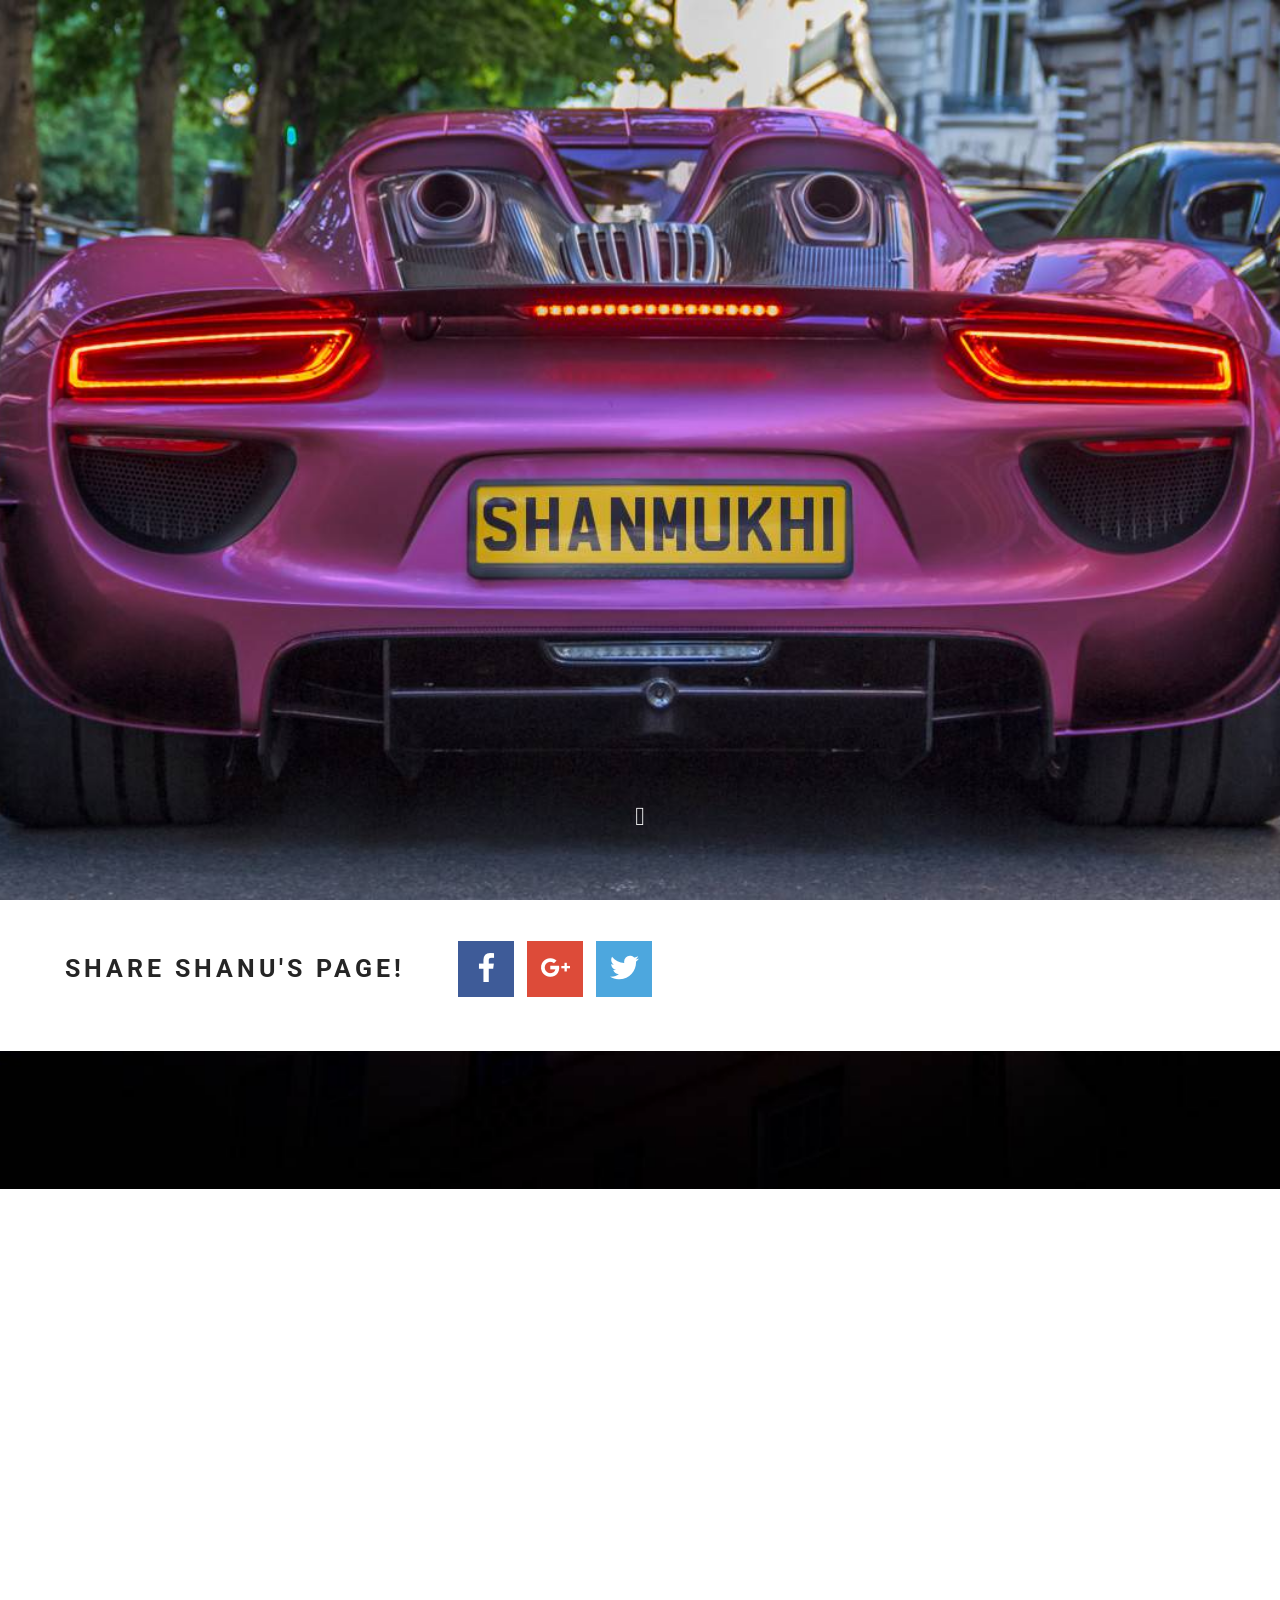
==== commit 76bb00c1: "Removed video" ====
--- a/index.html
+++ b/index.html
@@ -1,211 +1,100 @@
 <!DOCTYPE html>
 <html>
-	<head>
+<head>
+  <!-- Site made with Mobirise Website Builder v3.10, https://mobirise.com -->
+  <meta charset="UTF-8">
+  <meta http-equiv="X-UA-Compatible" content="IE=edge">
+  <meta name="generator" content="Mobirise v3.10, mobirise.com">
+  <meta name="viewport" content="width=device-width, initial-scale=1">
+  <link rel="shortcut icon" href="assets/images/nsri-128x128-99.png" type="image/x-icon">
+  <meta name="description" content="">
+  
+  <link rel="stylesheet" href="https://fonts.googleapis.com/css?family=Roboto:700,400&amp;subset=cyrillic,latin,greek,vietnamese">
+  <link rel="stylesheet" href="assets/bootstrap/css/bootstrap.min.css">
+  <link rel="stylesheet" href="assets/animate.css/animate.min.css">
+  <link rel="stylesheet" href="assets/socicon/css/socicon.min.css">
+  <link rel="stylesheet" href="assets/mobirise/css/style.css">
+  <link rel="stylesheet" href="assets/mobirise/css/mbr-additional.css" type="text/css">
+  
+  
+  
+</head>
+<body>
+<section class="mbr-box mbr-section mbr-section--relative mbr-section--fixed-size mbr-section--full-height mbr-section--bg-adapted mbr-parallax-background" id="header1-1" style="background-image: url(assets/images/shanu-car-1200x742-50.jpg);">
+    <div class="mbr-box__magnet mbr-box__magnet--sm-padding mbr-box__magnet--center-left">
+        
+        <div class="mbr-box__container mbr-section__container container">
+            <div class="mbr-box mbr-box--stretched"><div class="mbr-box__magnet mbr-box__magnet--center-left">
+                <div class="row"><div class=" col-sm-6 col-sm-offset-6">
+                    <div class="mbr-hero animated fadeInUp">
+                        
+                        
+                    </div>
+                    
+                </div></div>
+            </div></div>
+        </div>
+        <div class="mbr-arrow mbr-arrow--floating text-center">
+            <div class="mbr-section__container container">
+                <a class="mbr-arrow__link" href="#social-buttons1-3"><i class="glyphicon glyphicon-menu-down"></i></a>
+            </div>
+        </div>
+    </div>
+</section>
 
-		<meta charset="UTF-8">
-		<meta http-equiv="X-UA-Compatible" content="IE=edge">
+<section class="engine"><a rel="external" href="https://mobirise.com">best html web site creator software</a></section><section class="mbr-section mbr-section--relative mbr-section--fixed-size" id="social-buttons1-3" style="background-color: rgb(255, 255, 255);">
+    
 
-		<meta name="viewport" content="width=device-width, initial-scale=1">
-		<link rel="shortcut icon" href="assets/images/logo.png" type="image/x-icon">
-		<meta name="description" content="Shanmukhi Nandiraju">
-		<title>[ SHANMUKHI ]</title>
+    <div class="mbr-section__container container">
+        <div class="mbr-header mbr-header--inline row" style="padding-top: 40.8px; padding-bottom: 40.8px;">
+            <div class="col-sm-4">
+                <h3 class="mbr-header__text">SHARE SHANU'S PAGE!</h3>
+            </div>
+            <div class="mbr-social-icons col-sm-8">
+                <div class="mbr-social-likes social-likes_style-1" data-counters="true">
+                    <div class="mbr-social-icons__icon social-likes__icon facebook socicon-bg-facebook" title="Share link on Facebook">
+                        <i class="socicon socicon-facebook"></i>
+                        
+                    </div>
+                    <div class="mbr-social-icons__icon social-likes__icon plusone socicon-bg-googleplus" title="Share link on Google+">
+                        <i class="socicon socicon-googleplus"></i>
+                        
+                    </div>
+                    <div class="mbr-social-icons__icon social-likes__icon twitter socicon-bg-twitter" title="Share link on Twitter">
+                        <i class="socicon socicon-twitter"></i>
+                    </div>
+                </div>
+            </div>
+        </div>
+    </div>
+</section>
 
-		<link rel="stylesheet" href="https://fonts.googleapis.com/css?family=Roboto:700,400&amp;subset=cyrillic,latin,greek,vietnamese">
-		<link rel="stylesheet" href="assets/bootstrap/css/bootstrap.min.css">
-		<link rel="stylesheet" href="assets/animate.css/animate.min.css">
-		<link rel="stylesheet" href="assets/socicon/css/socicon.min.css">
-		<link rel="stylesheet" href="assets/mobirise/css/style.css">
-		<link rel="stylesheet" href="assets/mobirise/css/mbr-additional.css" type="text/css">
+<section class="mbr-box mbr-section mbr-section--relative mbr-section--fixed-size mbr-section--full-height mbr-section--bg-adapted mbr-parallax-background" id="header4-4" style="background-image: url(assets/images/shanu-neon-1000x929-30.jpg);">
+    <div class="mbr-box__magnet mbr-box__magnet--sm-padding mbr-box__magnet--center-center">
+        
+        <div class="mbr-box__container mbr-section__container container">
+            <div class="mbr-box mbr-box--stretched"><div class="mbr-box__magnet mbr-box__magnet--center-center">
+                <div class="row"><div class=" col-sm-8 col-sm-offset-2">
+                    <div class="mbr-hero animated fadeInUp">
+                        
+                        
+                    </div>
+                    
+                </div></div>
+            </div></div>
+        </div>
+        
+    </div>
+</section>
 
-	</head>
-	<body>
-		<section class="mbr-box mbr-section mbr-section--relative mbr-section--fixed-size mbr-section--full-height mbr-section--bg-adapted mbr-parallax-background" id="header1-1" style="background-image: url(assets/images/shanu-car-1200x742-50.jpg);">
-			<div class="mbr-box__magnet mbr-box__magnet--sm-padding mbr-box__magnet--center-left">
 
-				<div class="mbr-box__container mbr-section__container container">
-					<div class="mbr-box mbr-box--stretched">
-						<div class="mbr-box__magnet mbr-box__magnet--center-left">
-							<div class="row">
-								<div class=" col-sm-6 col-sm-offset-6">
-									<div class="mbr-hero animated fadeInUp">
-
-									</div>
-
-								</div>
-							</div>
-						</div>
-					</div>
-				</div>
-				<div class="mbr-arrow mbr-arrow--floating text-center">
-					<div class="mbr-section__container container">
-						<a class="mbr-arrow__link" href="#msg-box5-2"><i class="glyphicon glyphicon-menu-down"></i></a>
-					</div>
-				</div>
-			</div>
-		</section>
-
-		<section class="engine">
-			<a rel="external" href="https://mobirise.com">mac website creator</a>
-		</section>
-		<section class="mbr-section mbr-section--relative" id="msg-box5-2">
-			<div class="mbr-overlay" style="opacity: 1; background-color: rgb(44, 130, 201);"></div>
-			<div class="mbr-section__container mbr-section__container--isolated container">
-				<div class="row">
-					<div class="mbr-box mbr-box--fixed mbr-box--adapted">
-						<div class="mbr-box__magnet mbr-box__magnet--top-right mbr-section__left col-sm-6">
-							<figure class="mbr-figure mbr-figure--adapted mbr-figure--caption-inside-bottom mbr-figure--full-width">
-								<iframe class="mbr-embedded-video" src="https://www.youtube.com/embed/Ul880rvZJzo?rel=0&amp;autoplay=0&amp;loop=0" width="1280" height="720" frameborder="0" allowfullscreen></iframe>
-							</figure>
-						</div>
-						<div class="mbr-box__magnet mbr-class-mbr-box__magnet--center-left col-sm-6 mbr-section__right">
-							<div class="mbr-section__container mbr-section__container--middle">
-								<div class="mbr-header mbr-header--auto-align mbr-header--wysiwyg">
-									<h3 class="mbr-header__text">Shanmukhi Nandiraju</h3>
-									<p class="mbr-header__subtext">
-										www.shanmukhi.com
-									</p>
-								</div>
-							</div>
-
-						</div>
-
-					</div>
-				</div>
-			</div>
-		</section>
-
-		<section class="mbr-section mbr-section--relative mbr-section--fixed-size" id="social-buttons1-3" style="background-color: rgb(255, 255, 255);">
-
-			<div class="mbr-section__container container">
-				<div class="mbr-header mbr-header--inline row">
-					<div class="col-sm-4">
-						<h3 class="mbr-header__text">SHARE SHANU'S PAGE!</h3>
-					</div>
-					<div class="mbr-social-icons col-sm-8">
-						<div class="mbr-social-likes social-likes_style-1" data-counters="true">
-							<div class="mbr-social-icons__icon social-likes__icon facebook socicon-bg-facebook" title="Share link on Facebook">
-								<i class="socicon socicon-facebook"></i>
-
-							</div>
-							<div class="mbr-social-icons__icon social-likes__icon plusone socicon-bg-googleplus" title="Share link on Google+">
-								<i class="socicon socicon-googleplus"></i>
-
-							</div>
-							<div class="mbr-social-icons__icon social-likes__icon twitter socicon-bg-twitter" title="Share link on Twitter">
-								<i class="socicon socicon-twitter"></i>
-							</div>
-						</div>
-					</div>
-				</div>
-			</div>
-		</section>
-
-		<section class="mbr-box mbr-section mbr-section--relative mbr-section--fixed-size mbr-section--full-height mbr-section--bg-adapted mbr-parallax-background" id="header4-4" style="background-image: url(assets/images/shanu-neon-1000x929-30.jpg);">
-			<div class="mbr-box__magnet mbr-box__magnet--sm-padding mbr-box__magnet--center-center">
-
-				<div class="mbr-box__container mbr-section__container container">
-					<div class="mbr-box mbr-box--stretched">
-						<div class="mbr-box__magnet mbr-box__magnet--center-center">
-							<div class="row">
-								<div class=" col-sm-8 col-sm-offset-2">
-									<div class="mbr-hero animated fadeInUp">
-
-									</div>
-
-								</div>
-							</div>
-						</div>
-					</div>
-				</div>
-
-			</div>
-		</section>
-
-		<section class="mbr-section mbr-section--relative mbr-section--fixed-size" id="contacts3-5" style="background-color: rgb(0, 0, 0);">
-
-			<div class="mbr-section__container container">
-				<div class="mbr-contacts mbr-contacts--wysiwyg row">
-					<div class="col-sm-8">
-						<div class="row">
-							<div class="col-sm-6">
-								<p class="mbr-contacts__text">
-									<br>
-									<br>
-									<br>
-								</p>
-							</div>
-							<div class="col-sm-6">
-								<p class="mbr-contacts__text">
-									<strong>LINKS</strong>
-								</p>
-								<ul class="mbr-contacts__list">
-									<li>
-										<a href="http://www.nandiraju.com">Site</a><a class="mbr-contacts__link text-gray" href="https://mobirise.com/"></a>
-									</li>
-									<li>
-										<br>
-									</li>
-								</ul>
-							</div>
-						</div>
-					</div>
-					<div class="mbr-contacts__column col-sm-4" data-form-type="formoid">
-						<div data-form-alert="true">
-							<div class="hide" data-form-alert-success="true">
-								Thanks for filling out form!
-							</div>
-						</div>
-						<form action="https://shanmukhi.com/" method="post" data-form-title="MESSAGE">
-							<input type="hidden" value="b+FSMnxPy4LgRTbBDf6TsOl+iDbc6AqgL77jM+bY9n/FvFwCRupEcs3rJzgB6b4eeoNaffvHI3b/FY9Nb0ERqiOgSxOXoFbj0jDkcbtx7XLimZNrkn5E88ifbUz4RvbB" data-form-email="true">
-
-							<div class="form-group">
-								<input type="email" class="form-control input-sm input-inverse" name="email" required="" placeholder="Email*" data-form-field="Email">
-							</div>
-
-							<div class="form-group">
-								<textarea class="form-control input-sm input-inverse" name="message" rows="4" placeholder="Message" data-form-field="Message"></textarea>
-							</div>
-							<div class="mbr-buttons mbr-buttons--right btn-inverse">
-								<button type="submit" class="mbr-buttons__btn btn btn-danger">
-									CONTACT US
-								</button>
-							</div>
-						</form>
-					</div>
-				</div>
-			</div>
-		</section>
-
-		<script src="assets/web/assets/jquery/jquery.min.js"></script>
-		<script src="assets/bootstrap/js/bootstrap.min.js"></script>
-		<script src="assets/smooth-scroll/SmoothScroll.js"></script>
-		<script src="assets/jarallax/jarallax.js"></script>
-		<script src="assets/jquery-mb-ytplayer/jquery.mb.YTPlayer.min.js"></script>
-		<script src="assets/social-likes/social-likes.js"></script>
-		<!--[if lte IE 9]>
-		<script src="assets/jquery-placeholder/jquery.placeholder.min.js"></script>
-		<![endif]-->
-		<script src="assets/mobirise/js/script.js"></script>
-		<script src="assets/formoid/formoid.min.js"></script>
-
-		<script>
-			(function(i, s, o, g, r, a, m) {
-				i['GoogleAnalyticsObject'] = r;
-				i[r] = i[r] ||
-				function() {
-					(i[r].q = i[r].q || []).push(arguments)
-				}, i[r].l = 1 * new Date();
-				a = s.createElement(o), m = s.getElementsByTagName(o)[0];
-				a.async = 1;
-				a.src = g;
-				m.parentNode.insertBefore(a, m)
-			})(window, document, 'script', '//www.google-analytics.com/analytics.js', 'ga');
-
-			ga('create', 'UA-655646-1', 'auto');
-			ga('send', 'pageview');
-
-			// pushed //
-
-		</script>
-	</body>
+  <script src="assets/web/assets/jquery/jquery.min.js"></script>
+  <script src="assets/bootstrap/js/bootstrap.min.js"></script>
+  <script src="assets/smooth-scroll/SmoothScroll.js"></script>
+  <script src="assets/jarallax/jarallax.js"></script>
+  <script src="assets/social-likes/social-likes.js"></script>
+  <script src="assets/mobirise/js/script.js"></script>
+  
+  
+</body>
 </html>
--- a/assets/mobirise/css/style.css
+++ b/assets/mobirise/css/style.css
@@ -45,6 +45,7 @@
 .mbr-navbar__brand-link:after,
 .mbr-navbar__brand-img {
   max-height: 74px;
+  height: 100%;
 }
 .mbr-navbar:before,
 .mbr-navbar__container {
@@ -101,6 +102,9 @@
 .mbr-navbar--short .mbr-navbar__brand-link:after,
 .mbr-navbar--short .mbr-navbar__brand-img {
   height: 40px;
+}
+.mbr-navbar--short .mbr-brand__logo .mbr-iconfont{
+  font-size: 40px;
 }
 .mbr-navbar--short:before,
 .mbr-navbar--short .mbr-navbar__container {
@@ -197,6 +201,9 @@
 .mbr-navbar__items--right {
   float: right;
   left: 0;
+}
+.float-left {
+  float: left;
 }
 .mbr-navbar__item {
   display: block;
@@ -273,6 +280,12 @@
 .mbr-navbar--absolute {
   position: absolute;
 }
+/* fix for popup menu conflict */
+@media (max-width: 480px) {
+  .mbr-navbar--absolute.mbr-navbar[id^=menu-] {
+    position: absolute;
+  }
+}
 .mbr-navbar--transparent .mbr-navbar__section {
   background: none;
 }
@@ -287,6 +300,14 @@
   .mbr-navbar--auto-collapse .mbr-navbar__column {
     display: block;
     width: 100%;
+  }
+  .mbr-navbar__column {
+    max-height: 100vh;
+    overflow-x: hidden;
+    overflow-y:auto;
+  }
+  .mbr-navbar__column::-webkit-scrollbar {
+    display:none;
   }
   .mbr-navbar--auto-collapse .mbr-navbar__items--right {
     padding-top: 13px;
@@ -412,6 +433,15 @@
     top: 9px;
   }
 }
+
+.navbar-dropdown .hamburger-icon {
+  content: "";
+  width: 16px;
+  -webkit-box-shadow: 0 -6px 0 1px,0 0 0 1px,0 6px 0 1px;
+  -moz-box-shadow: 0 -6px 0 1px,0 0 0 1px,0 6px 0 1px;
+  box-shadow: 0 -6px 0 1px,0 0 0 1px,0 6px 0 1px;
+}
+
 .mbr-brand {
   display: block;
   float: left;
@@ -809,7 +839,7 @@
 }
 .mbr-figure {
   display: inline-block;
-  line-height: 1px;
+  /*line-height: 1px;*/
   margin: 0;
   max-width: 100%;
   overflow: hidden;
@@ -835,12 +865,65 @@
 .mbr-figure__map {
   max-width: 100%;
 }
+@-webkit-keyframes mapCircleLoading {
+  from {
+    -webkit-transform: rotate(0deg);
+  }
+  to {
+    -webkit-transform: rotate(359deg);
+  }
+}
+@keyframes mapCircleLoading {
+  from {
+    transform: rotate(0deg);
+  }
+  to {
+    transform: rotate(359deg);
+  }
+}
 .mbr-figure__map {
   height: 400px;
-  line-height: 1.3em;
+  position: relative;
 }
 .mbr-figure__map--short {
   height: 300px;
+}
+.mbr-figure__map iframe {
+  height: 100%;
+  width: 100%;
+}
+.mbr-figure__map [data-state-details] {
+  color: #6b6763;
+  font-family: "Roboto", Helvetica, Arial, sans-serif;
+  height: 1.5em;
+  margin-top: -0.75em;
+  padding-left: 20px;
+  padding-right: 20px;
+  position: absolute;
+  text-align: center;
+  top: 50%;
+  width: 100%;
+}
+.mbr-figure__map[data-state] {
+  background: #e9e5dc;
+}
+.mbr-figure__map[data-state="loading"] [data-state-details] {
+  display: none;
+}
+.mbr-figure__map[data-state="loading"]::after {
+  content: "";
+  -webkit-animation: mapCircleLoading .6s infinite linear;
+  animation: mapCircleLoading .6s infinite linear;
+  border-radius: 50%;
+  border: 6px rgba(255, 255, 255, 0.35) solid;
+  border-top-color: #fff;
+  height: 40px;
+  left: 50%;
+  margin-left: -20px;
+  margin-top: -20px;
+  position: absolute;
+  top: 50%;
+  width: 40px;
 }
 .mbr-figure__caption {
   background: rgba(0, 0, 0, 0.5);
@@ -889,6 +972,7 @@
 .mbr-figure__caption--std-grid {
   background: none;
   z-index: 2;
+  overflow: hidden;
 }
 @media (min-width: 768px) {
   .mbr-figure__caption--std-grid {
@@ -1254,6 +1338,15 @@
   font-size: 15px !important;
 }
 @media (max-width: 991px) {
+  .mbr-buttons {
+    top: 0;
+  }
+  form:not(.mbr-form) .mbr-buttons {
+    top: 26px;
+  }
+  .mbr-buttons:first-child {
+    margin-top: 0;
+  }
   .mbr-buttons--active {
     left: 5px;
     text-align: center;
@@ -1262,6 +1355,9 @@
   .mbr-buttons--active .mbr-buttons__link {
     margin-left: 0;
     margin-right: 0;
+  }
+  .mbr-buttons--right.mbr-buttons--only-links {
+    left: 0;
   }
   .mbr-buttons--active .mbr-buttons__link {
     font-size: 25px;
@@ -1452,10 +1548,15 @@
   margin: 0;
   padding: 0;
 }
+.mbr-plan__details ul {
+  text-align: center;
+}
 .mbr-plan__details li,
 .mbr-plan__item {
   line-height: 40px;
   padding: 0 15px;
+}
+.mbr-plan__item {
   text-align: center;
 }
 .mbr-plan__buttons {
@@ -1572,6 +1673,59 @@
 .mbr-number--inverse-price .mbr-number__right {
   display: inline;
 }
+
+
+/* iconfont default styling */
+/* for buttons */
+.mbr-iconfont.mbr-iconfont-btn,
+.mbr-buttons__btn .mbr-iconfont{ /* depricated, used only for compatibility */
+  padding-right: 0.3em;
+  font-size: 2em;
+  line-height: 0.4em;
+  vertical-align: text-bottom;
+  position: relative;
+  top: -0.1em;
+  text-decoration:none;
+}
+
+/* menu links */
+.mbr-iconfont.mbr-iconfont-btn-parent,
+.mbr-buttons__link .mbr-iconfont{ /* depricated, used only for compatibility */
+  padding-right: 0.3em;
+  font-size: 1.5em;
+  position: relative;
+  top: -0.2em;
+  vertical-align:middle
+}
+
+/* msg-box4 */
+.mbr-iconfont.mbr-iconfont-msg-box4,
+.mbr-iconfont.mbr-iconfont-msg-box5{
+  font-size: 357px;
+  text-decoration:none;
+  color:#FFFFFF;
+}
+
+
+/*menu logo */
+.mbr-iconfont.mbr-iconfont-menu,
+.mbr-iconfont.mbr-iconfont-ext__menu{
+  font-size: 74px;
+  text-decoration:none;
+  color:#FFFFFF;
+}
+
+/* contacts1 */
+.mbr-iconfont.mbr-iconfont-contacts1{
+  font-size: 119px;
+  text-decoration:none;
+  color:#9C9C9C;
+}
+
+.mbr-iconfont.mbr-iconfont-features1{
+  font-size: 250px; /* ~ image.height */
+  text-decoration:none;
+}
 .engine {
 	position: absolute;
 	text-indent: -2400px;
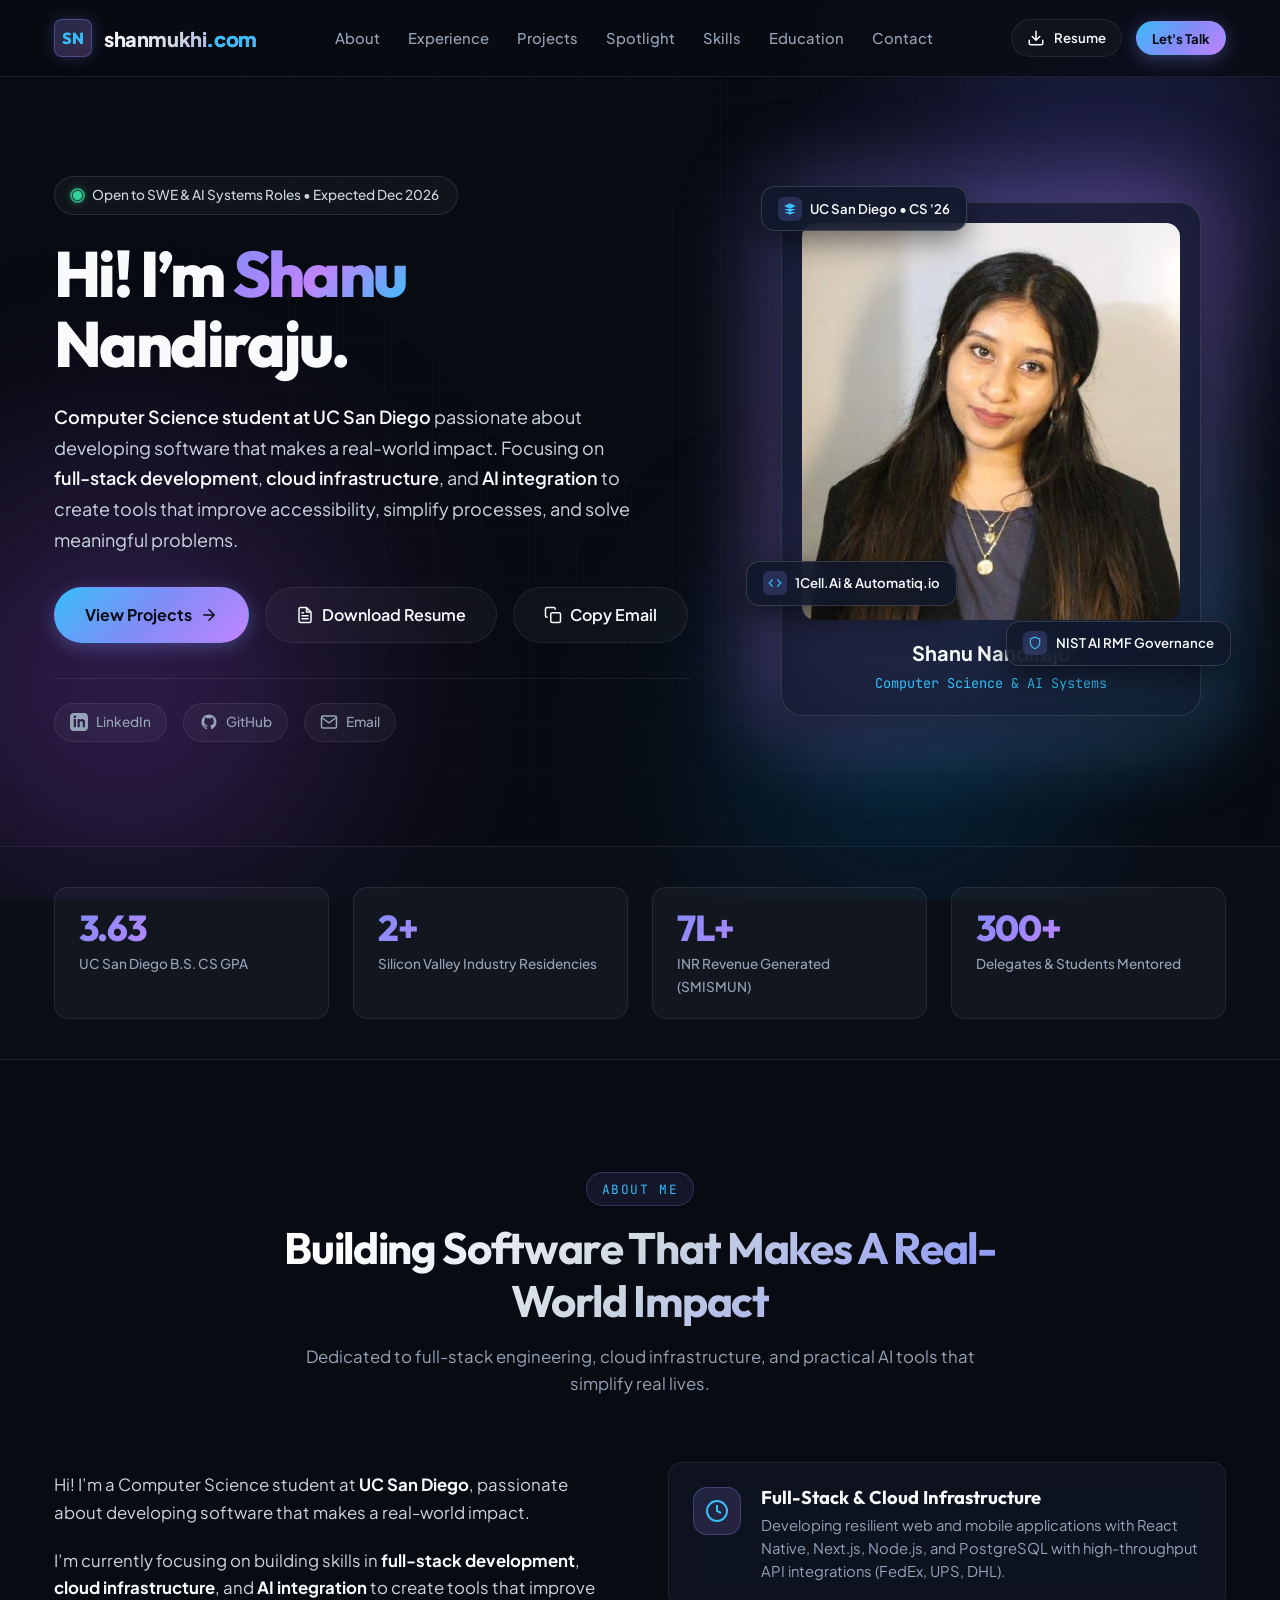
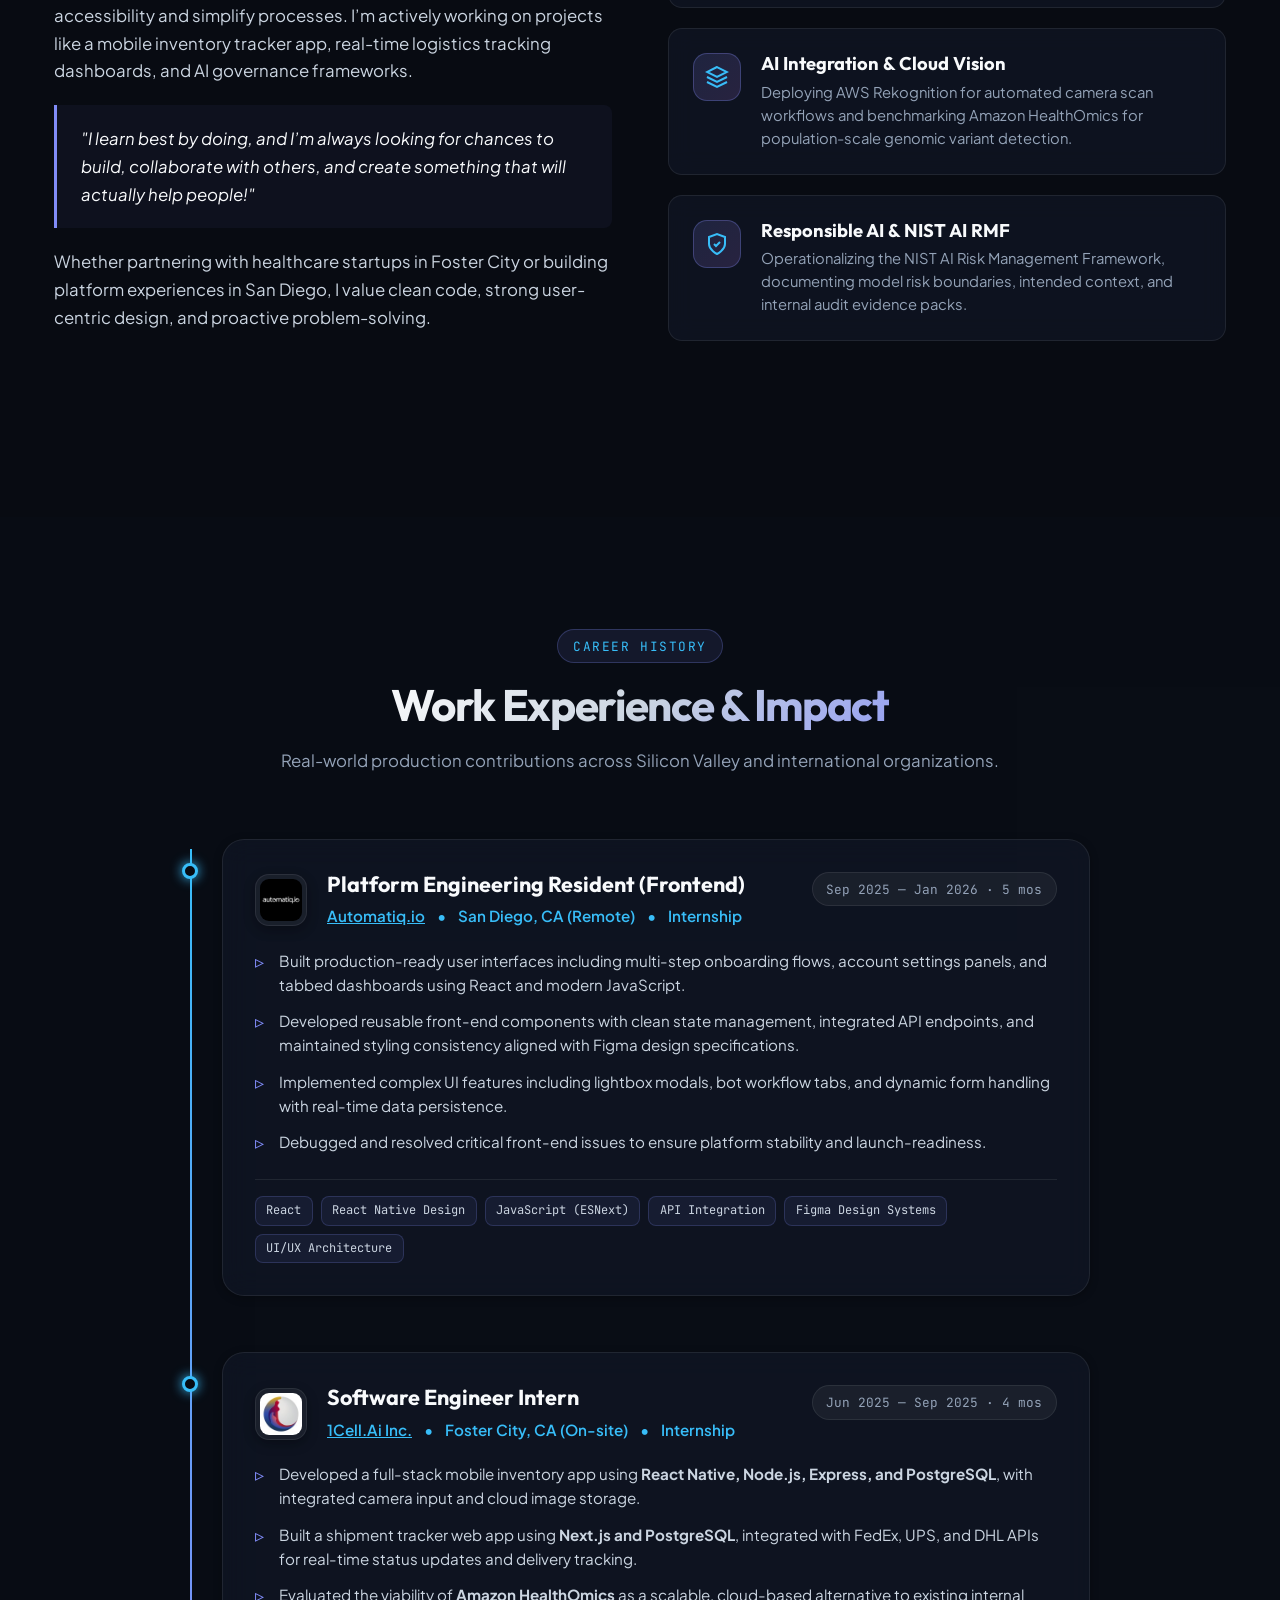
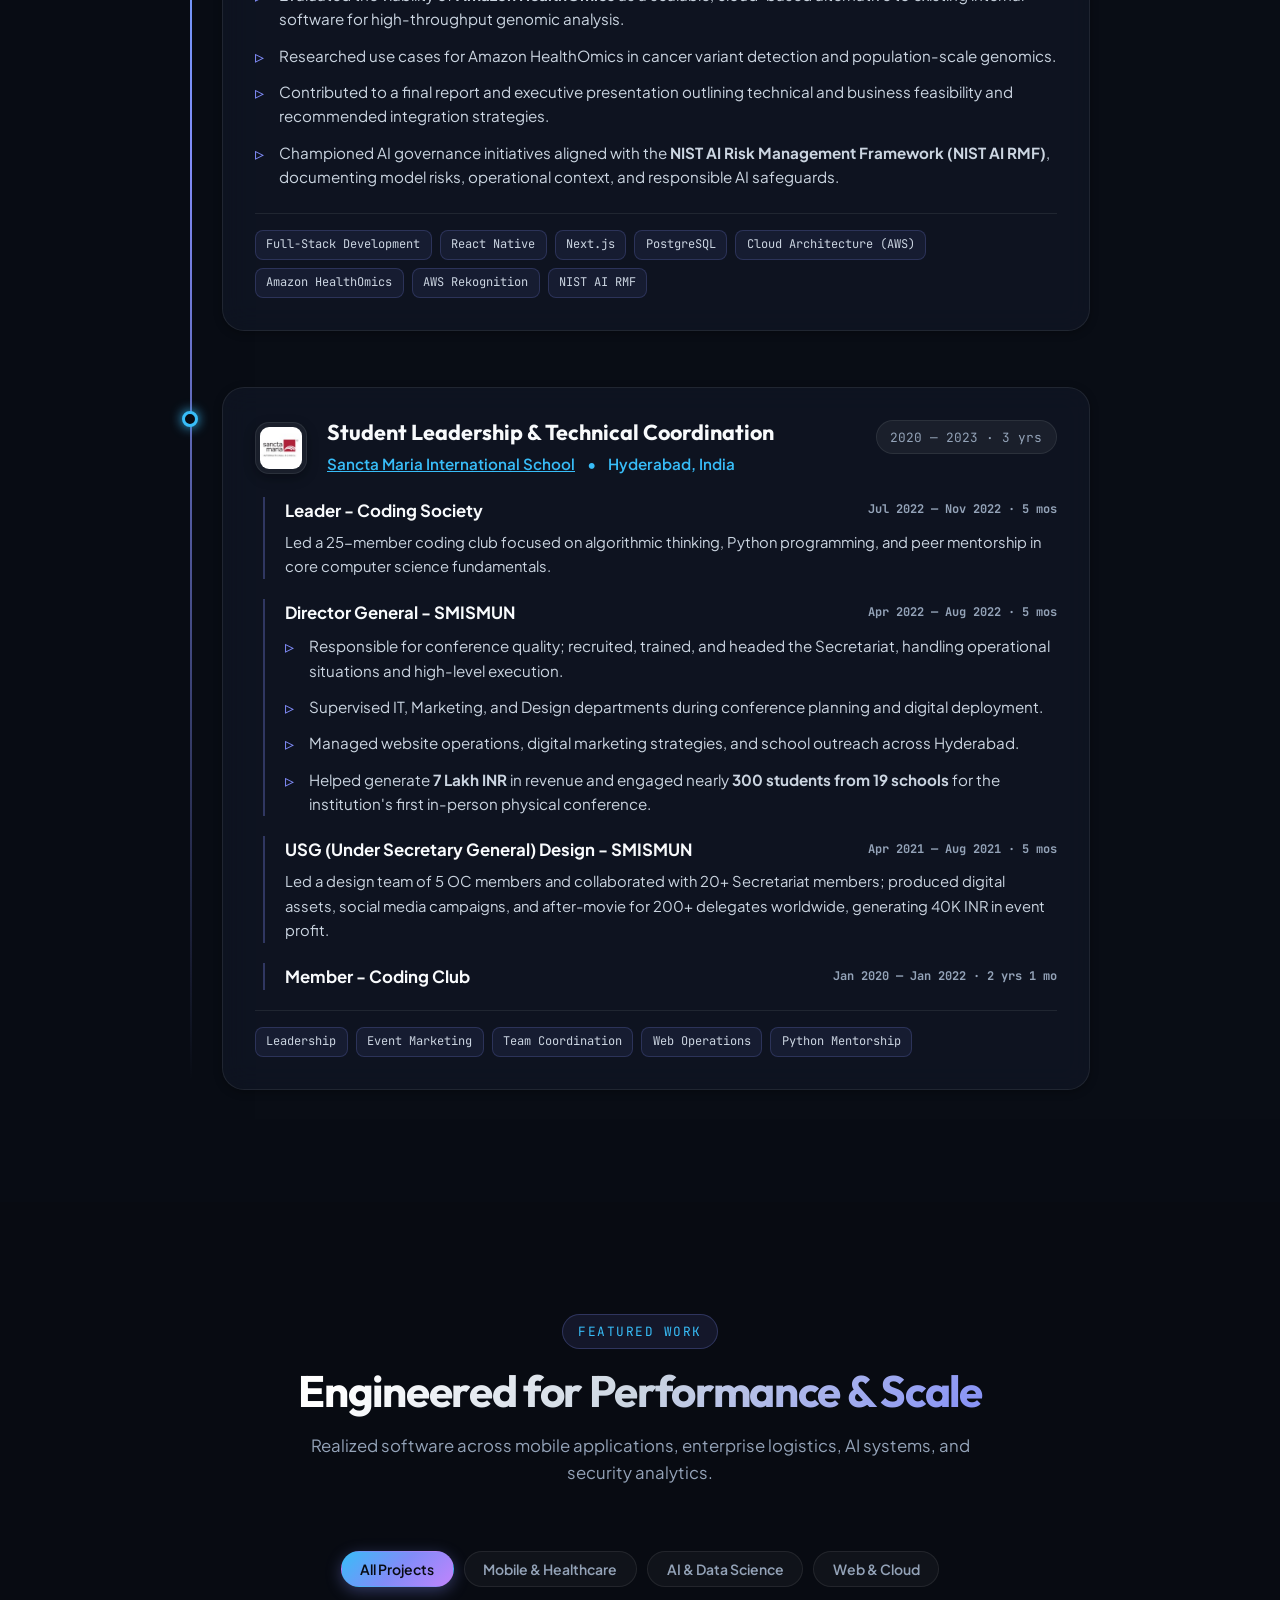
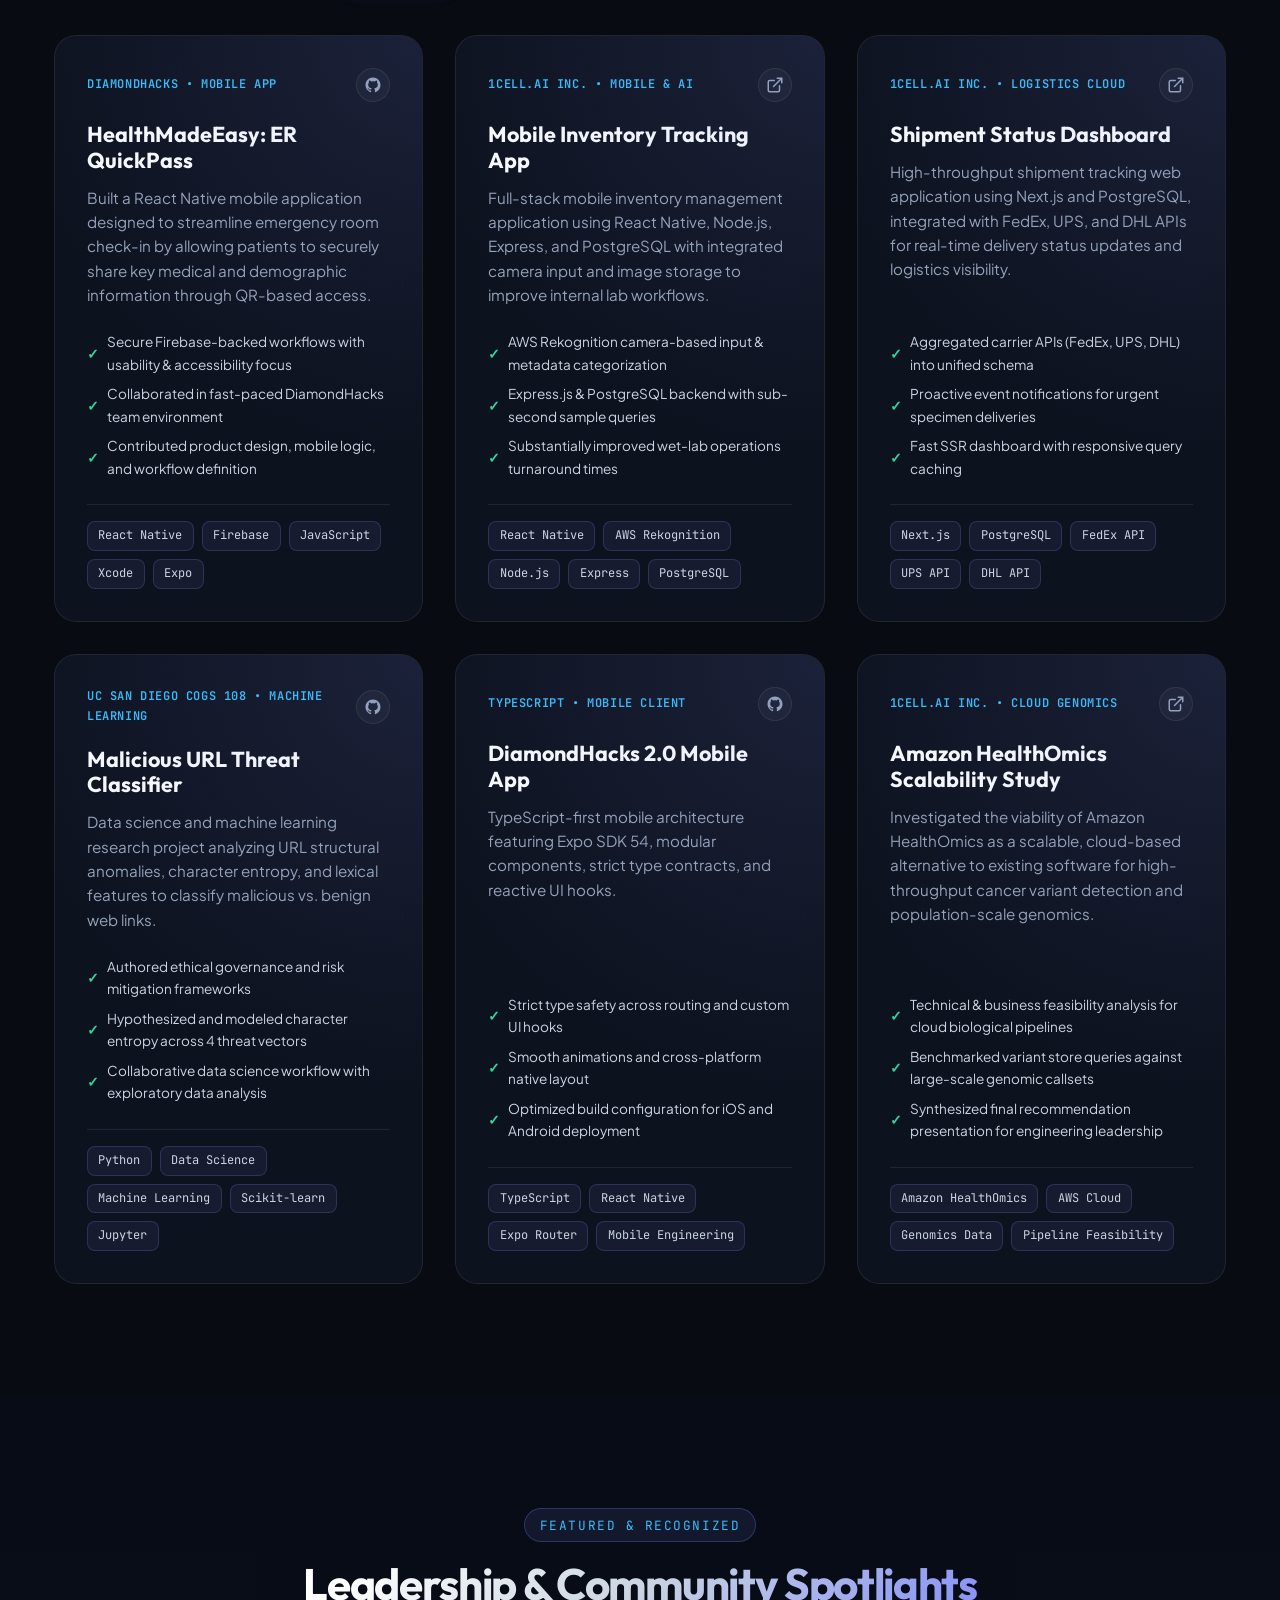
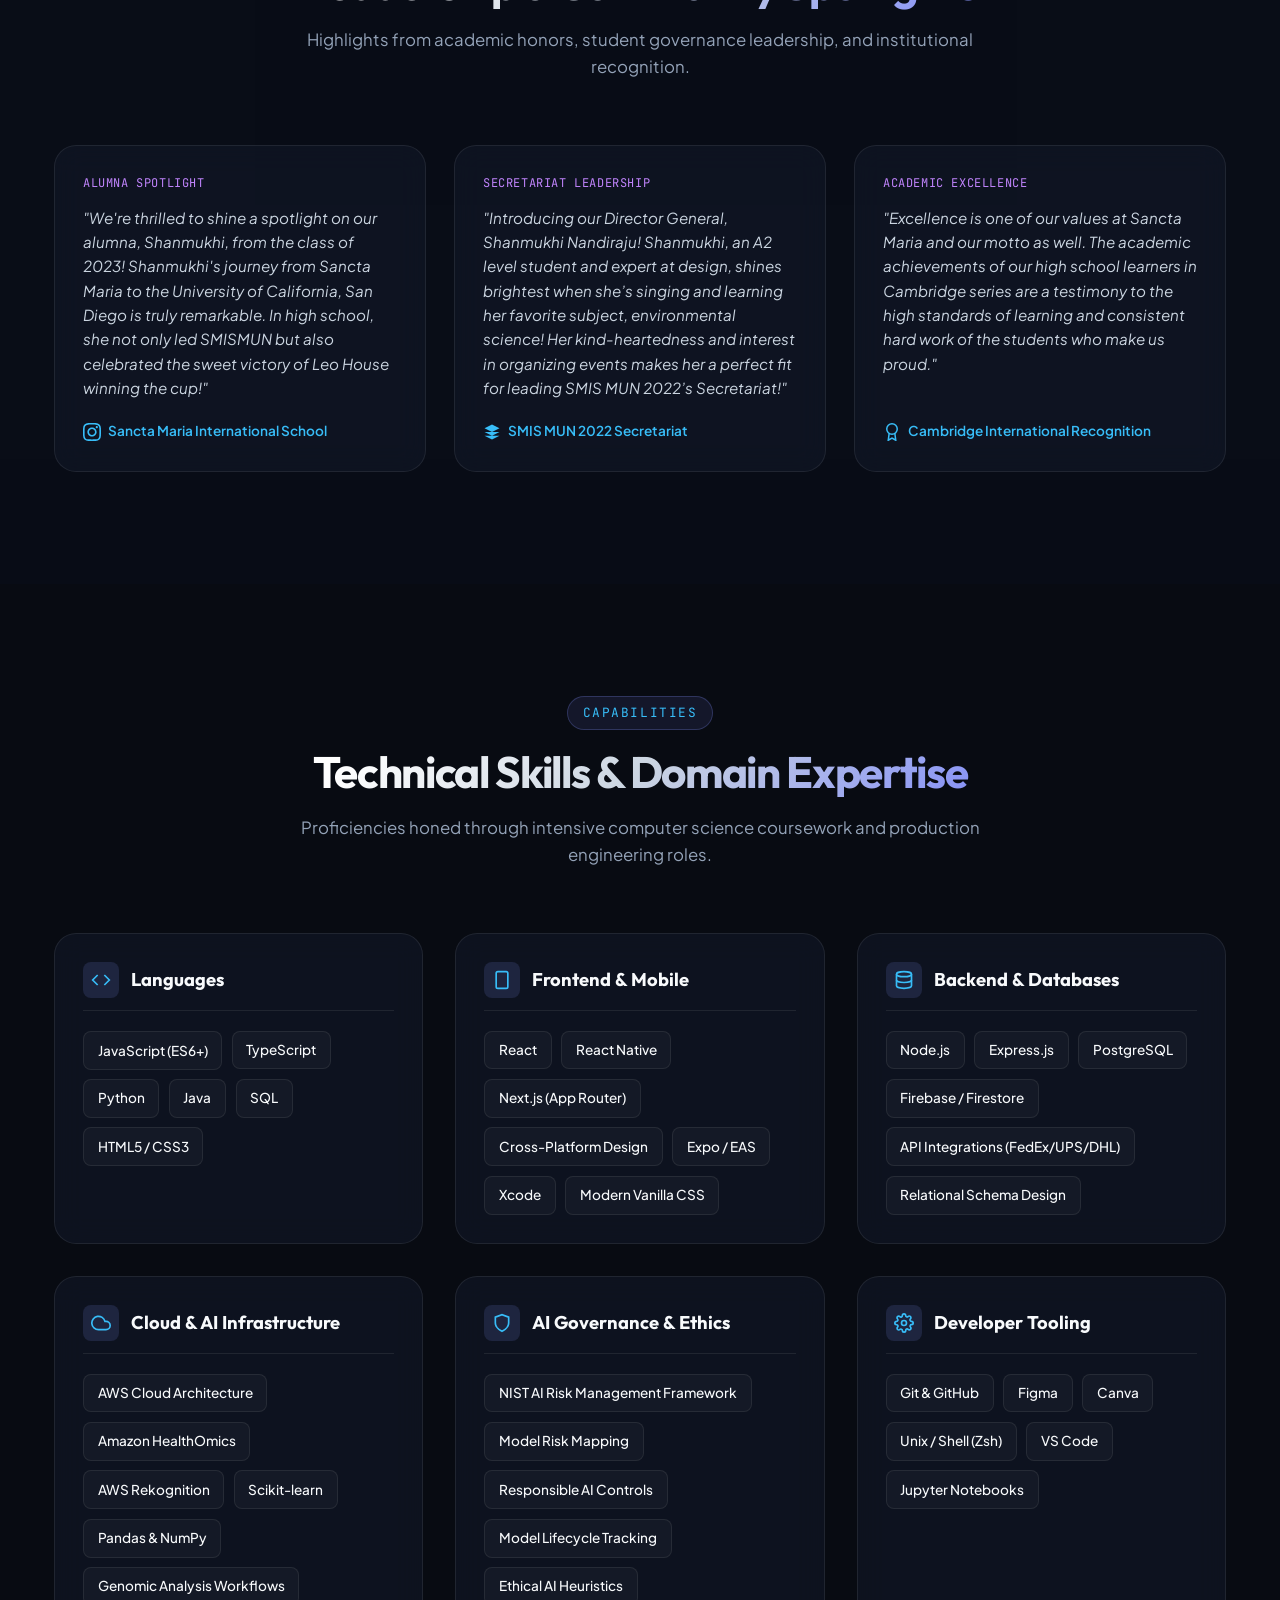
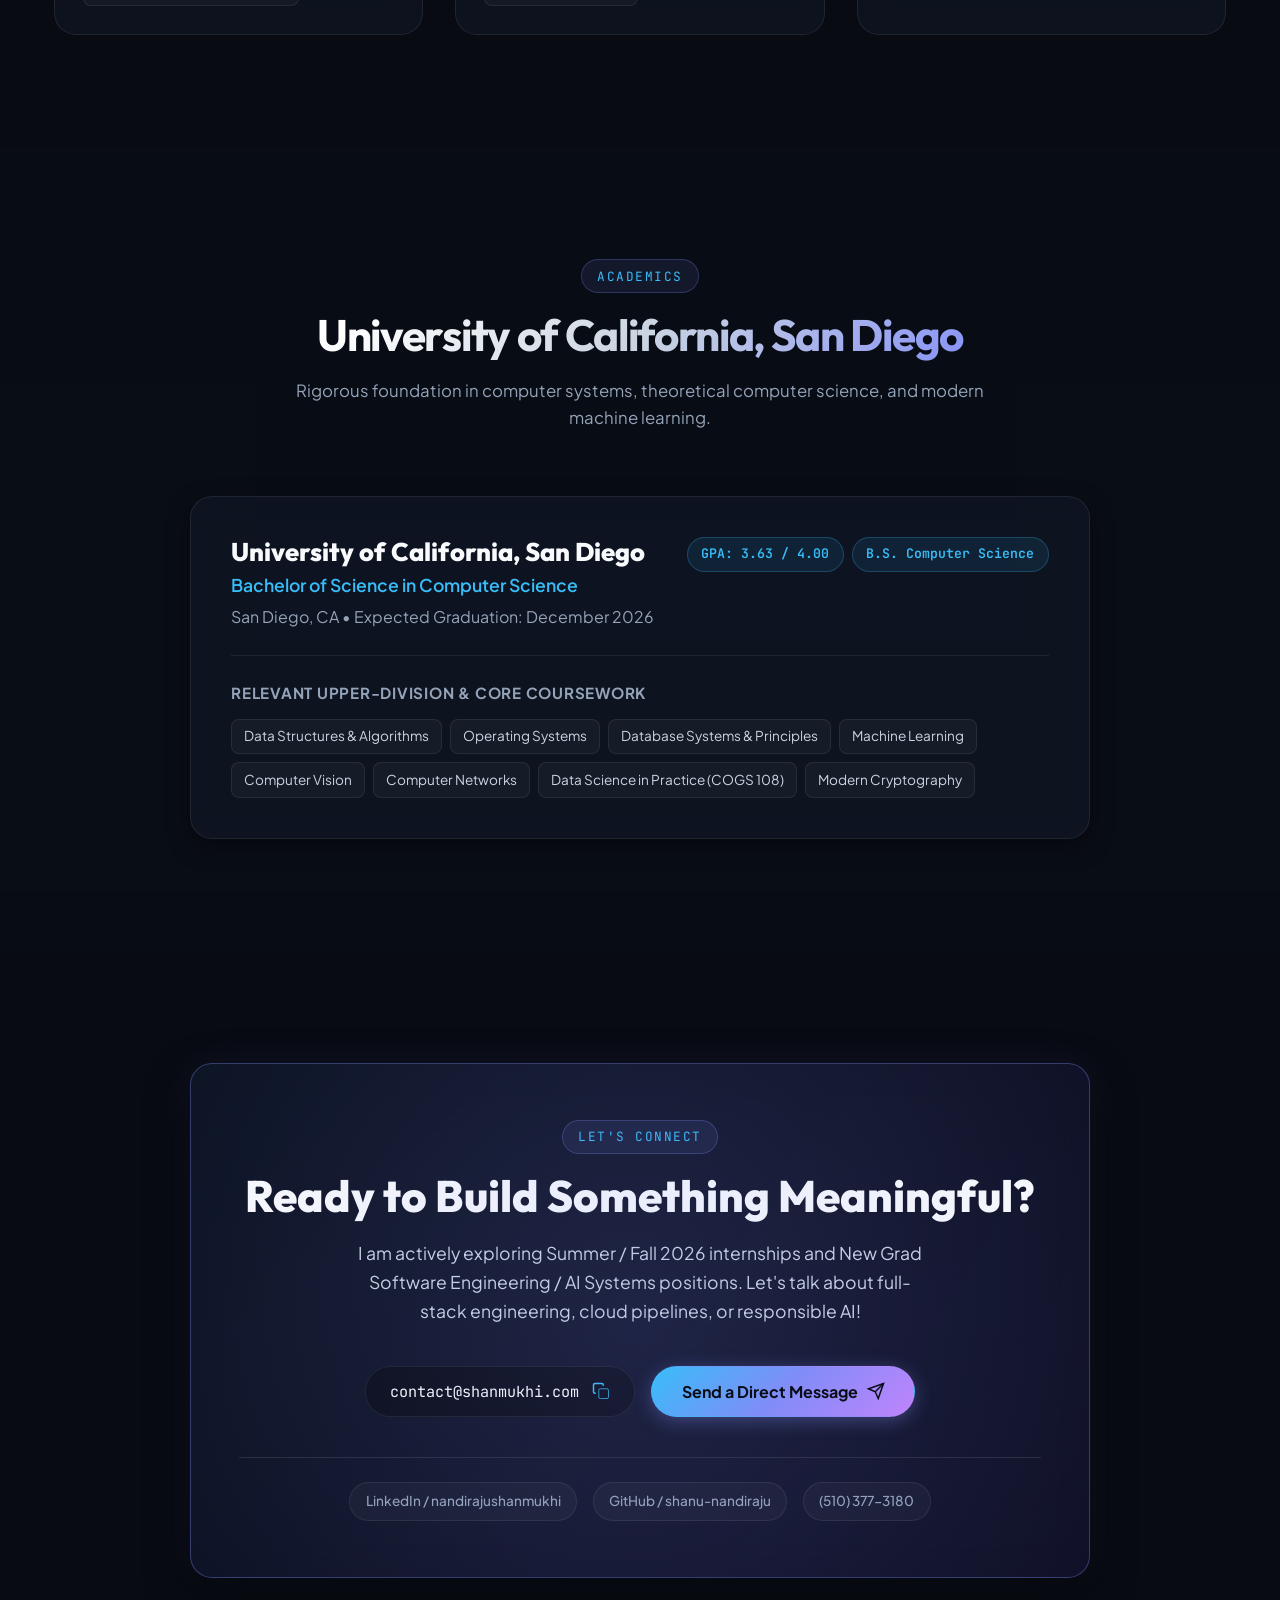
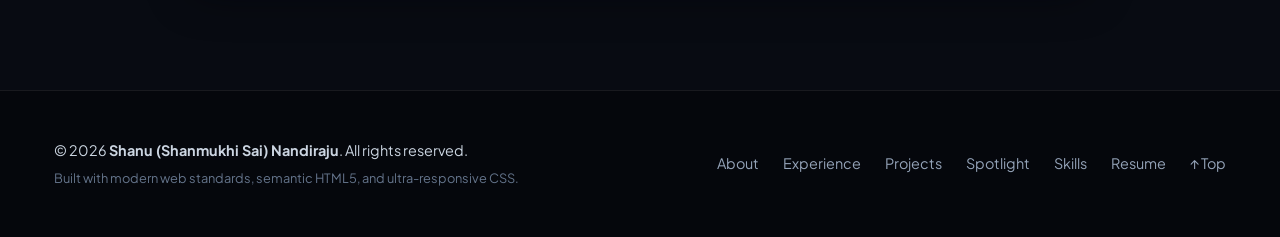
==== commit 8d0ac061: "Modernize shanmukhi.com: cyber-luxe portfolio, authentic LinkedIn details, SEO, and legacy cleanup" ====
--- a/index.html
+++ b/index.html
@@ -1,100 +1,1125 @@
 <!DOCTYPE html>
-<html>
+<html lang="en">
 <head>
-  <!-- Site made with Mobirise Website Builder v3.10, https://mobirise.com -->
   <meta charset="UTF-8">
+  <meta name="viewport" content="width=device-width, initial-scale=1.0">
   <meta http-equiv="X-UA-Compatible" content="IE=edge">
-  <meta name="generator" content="Mobirise v3.10, mobirise.com">
-  <meta name="viewport" content="width=device-width, initial-scale=1">
-  <link rel="shortcut icon" href="assets/images/nsri-128x128-99.png" type="image/x-icon">
-  <meta name="description" content="">
-  
-  <link rel="stylesheet" href="https://fonts.googleapis.com/css?family=Roboto:700,400&amp;subset=cyrillic,latin,greek,vietnamese">
-  <link rel="stylesheet" href="assets/bootstrap/css/bootstrap.min.css">
-  <link rel="stylesheet" href="assets/animate.css/animate.min.css">
-  <link rel="stylesheet" href="assets/socicon/css/socicon.min.css">
-  <link rel="stylesheet" href="assets/mobirise/css/style.css">
-  <link rel="stylesheet" href="assets/mobirise/css/mbr-additional.css" type="text/css">
-  
-  
-  
+
+  <!-- Primary SEO Meta Tags -->
+  <title>Shanu Nandiraju | Computer Science &amp; AI Systems | UC San Diego</title>
+  <meta name="title" content="Shanu Nandiraju | Computer Science &amp; AI Systems | UC San Diego">
+  <meta name="description" content="Portfolio of Shanu (Shanmukhi Sai) Nandiraju — Computer Science at UC San Diego (UCSD). Software Engineering Intern at 1Cell.Ai &amp; Platform Resident at Automatiq.io. Full-stack development, cloud architecture, and AI systems.">
+  <meta name="keywords" content="Shanu Nandiraju, Shanmukhi Nandiraju, Shanmukhi Sai Nandiraju, UCSD Computer Science, UC San Diego, 1Cell.Ai, Automatiq.io, Software Engineer Intern, Platform Engineering, React Native, Next.js, Amazon HealthOmics, NIST AI RMF, San Diego, Foster City">
+  <meta name="author" content="Shanu (Shanmukhi Sai) Nandiraju">
+  <meta name="robots" content="index, follow">
+  <meta name="theme-color" content="#080b12">
+  <link rel="canonical" href="https://shanmukhi.com/">
+
+  <!-- Open Graph / Facebook / LinkedIn -->
+  <meta property="og:type" content="website">
+  <meta property="og:url" content="https://shanmukhi.com/">
+  <meta property="og:title" content="Shanu Nandiraju | Computer Science &amp; AI Systems | UC San Diego">
+  <meta property="og:description" content="Hi! I’m a Computer Science student at UC San Diego, passionate about developing software that makes a real-world impact. Full-stack development, cloud infrastructure, and AI integration.">
+  <meta property="og:image" content="https://shanmukhi.com/assets/images/shanu-github-avatar.png">
+  <meta property="og:site_name" content="Shanu Nandiraju Portfolio">
+  <meta property="og:locale" content="en_US">
+
+  <!-- Twitter / X -->
+  <meta name="twitter:card" content="summary_large_image">
+  <meta name="twitter:url" content="https://shanmukhi.com/">
+  <meta name="twitter:title" content="Shanu Nandiraju | Computer Science &amp; AI Systems">
+  <meta name="twitter:description" content="Computer Science undergraduate at UC San Diego. Experience with 1Cell.Ai, Automatiq.io, React Native, Next.js, and cloud AI infrastructure.">
+  <meta name="twitter:image" content="https://shanmukhi.com/assets/images/shanu-github-avatar.png">
+
+  <!-- Favicons & App Icons -->
+  <link rel="icon" type="image/svg+xml" href="assets/images/favicon.svg">
+  <link rel="icon" type="image/png" sizes="128x128" href="assets/images/nsri-128x128-99.png">
+  <link rel="apple-touch-icon" href="assets/images/shanu-github-avatar.png">
+  <link rel="manifest" href="site.webmanifest">
+
+  <!-- Typography: Google Fonts Preconnect -->
+  <link rel="preconnect" href="https://fonts.googleapis.com">
+  <link rel="preconnect" href="https://fonts.gstatic.com" crossorigin>
+  <link href="https://fonts.googleapis.com/css2?family=JetBrains+Mono:wght@400;500;600&family=Outfit:wght@400;500;600;700;800&family=Plus+Jakarta+Sans:wght@400;500;600;700&display=swap" rel="stylesheet">
+
+  <!-- Custom Design System Stylesheet -->
+  <link rel="stylesheet" href="assets/css/style.css">
+
+  <!-- JSON-LD Structured Data for Search Engines -->
+  <script type="application/ld+json">
+  {
+    "@context": "https://schema.org",
+    "@type": "Person",
+    "name": "Shanmukhi Sai Nandiraju",
+    "alternateName": ["Shanu Nandiraju", "Shanmukhi Nandiraju"],
+    "url": "https://shanmukhi.com",
+    "image": "https://shanmukhi.com/assets/images/shanu-github-avatar.png",
+    "jobTitle": "Software Engineer & AI Systems Developer",
+    "email": "mailto:contact@shanmukhi.com",
+    "telephone": "+1-510-377-3180",
+    "gender": "Female",
+    "affiliation": {
+      "@type": "CollegeOrUniversity",
+      "name": "University of California, San Diego",
+      "sameAs": "https://ucsd.edu"
+    },
+    "alumniOf": {
+      "@type": "EducationalOrganization",
+      "name": "Sancta Maria International School, Hyderabad"
+    },
+    "worksFor": [
+      {
+        "@type": "Organization",
+        "name": "Automatiq.io",
+        "sameAs": "https://www.linkedin.com/company/105912546/"
+      },
+      {
+        "@type": "Organization",
+        "name": "1Cell.Ai Inc.",
+        "sameAs": "https://www.linkedin.com/company/81470229/"
+      }
+    ],
+    "address": {
+      "@type": "PostalAddress",
+      "addressLocality": "La Jolla",
+      "addressRegion": "CA",
+      "addressCountry": "USA"
+    },
+    "sameAs": [
+      "https://www.linkedin.com/in/nandirajushanmukhi/",
+      "https://github.com/shanu-nandiraju"
+    ],
+    "knowsAbout": [
+      "Computer Science",
+      "Full-Stack Development",
+      "Cloud Infrastructure",
+      "AI Systems",
+      "NIST AI Risk Management Framework",
+      "React",
+      "React Native",
+      "Next.js",
+      "Node.js",
+      "Express",
+      "PostgreSQL",
+      "AWS Rekognition",
+      "Amazon HealthOmics",
+      "API Integrations"
+    ]
+  }
+  </script>
 </head>
 <body>
-<section class="mbr-box mbr-section mbr-section--relative mbr-section--fixed-size mbr-section--full-height mbr-section--bg-adapted mbr-parallax-background" id="header1-1" style="background-image: url(assets/images/shanu-car-1200x742-50.jpg);">
-    <div class="mbr-box__magnet mbr-box__magnet--sm-padding mbr-box__magnet--center-left">
-        
-        <div class="mbr-box__container mbr-section__container container">
-            <div class="mbr-box mbr-box--stretched"><div class="mbr-box__magnet mbr-box__magnet--center-left">
-                <div class="row"><div class=" col-sm-6 col-sm-offset-6">
-                    <div class="mbr-hero animated fadeInUp">
-                        
-                        
+
+  <!-- Ambient Dynamic Background Glows -->
+  <div class="ambient-background" aria-hidden="true">
+    <div class="ambient-orb ambient-orb-1"></div>
+    <div class="ambient-orb ambient-orb-2"></div>
+    <div class="ambient-orb ambient-orb-3"></div>
+    <div class="grid-overlay"></div>
+  </div>
+
+  <!-- Header / Navigation Bar -->
+  <header class="site-header" id="top">
+    <div class="container">
+      <nav class="nav-wrap" aria-label="Main navigation">
+        <a href="#top" class="nav-brand" aria-label="Shanu Nandiraju Home">
+          <span class="brand-badge">SN</span>
+          <span class="brand-text">shanmukhi<span class="brand-dot">.com</span></span>
+        </a>
+
+        <!-- Desktop Navigation Links -->
+        <ul class="nav-links" id="nav-links">
+          <li><a href="#about" class="nav-link">About</a></li>
+          <li><a href="#experience" class="nav-link">Experience</a></li>
+          <li><a href="#projects" class="nav-link">Projects</a></li>
+          <li><a href="#spotlight" class="nav-link">Spotlight</a></li>
+          <li><a href="#skills" class="nav-link">Skills</a></li>
+          <li><a href="#education" class="nav-link">Education</a></li>
+          <li><a href="#contact" class="nav-link">Contact</a></li>
+        </ul>
+
+        <!-- Action CTAs -->
+        <div class="nav-actions">
+          <a href="assets/Shanmukhi_Sai_Nandiraju_Resume.pdf" class="btn btn-secondary btn-sm" target="_blank" rel="noopener noreferrer" title="Download Updated Resume PDF">
+            <svg class="btn-icon" viewBox="0 0 24 24" fill="none" stroke="currentColor">
+              <path d="M21 15v4a2 2 0 0 1-2 2H5a2 2 0 0 1-2-2v-4M7 10l5 5 5-5M12 15V3" stroke-linecap="round" stroke-linejoin="round"/>
+            </svg>
+            Resume
+          </a>
+          <button type="button" class="btn btn-primary btn-sm" data-open-contact aria-label="Open contact modal">
+            Let's Talk
+          </button>
+          <button type="button" class="mobile-toggle" id="mobile-nav-toggle" aria-label="Toggle navigation menu" aria-expanded="false" aria-controls="nav-links">
+            <svg width="22" height="22" viewBox="0 0 24 24" fill="none" stroke="currentColor">
+              <path d="M4 6h16M4 12h16M4 18h16" stroke-width="2" stroke-linecap="round"/>
+            </svg>
+          </button>
+        </div>
+      </nav>
+    </div>
+  </header>
+
+  <main id="main-content">
+
+    <!-- Hero Section -->
+    <section class="hero" id="hero" aria-label="Introduction">
+      <div class="container">
+        <div class="hero-grid">
+          
+          <!-- Hero Left Column: Narrative -->
+          <div class="hero-content">
+            <div class="hero-badge-wrap">
+              <div class="hero-status-pill">
+                <span class="pulse-dot"></span>
+                <span>Open to SWE &amp; AI Systems Roles • Expected Dec 2026</span>
+              </div>
+            </div>
+
+            <h1 class="hero-title">
+              Hi! I’m <span class="text-gradient">Shanu</span><br>
+              Nandiraju.
+            </h1>
+
+            <p class="hero-description">
+              <strong>Computer Science student at UC San Diego</strong> passionate about developing software that makes a real-world impact. Focusing on <strong>full-stack development</strong>, <strong>cloud infrastructure</strong>, and <strong>AI integration</strong> to create tools that improve accessibility, simplify processes, and solve meaningful problems.
+            </p>
+
+            <div class="hero-actions">
+              <a href="#projects" class="btn btn-primary btn-lg">
+                View Projects
+                <svg class="btn-icon" viewBox="0 0 24 24" fill="none" stroke="currentColor">
+                  <path d="M5 12h14M12 5l7 7-7 7" stroke-linecap="round" stroke-linejoin="round"/>
+                </svg>
+              </a>
+              <a href="assets/Shanmukhi_Sai_Nandiraju_Resume.pdf" class="btn btn-secondary btn-lg" target="_blank" rel="noopener noreferrer">
+                <svg class="btn-icon" viewBox="0 0 24 24" fill="none" stroke="currentColor">
+                  <path d="M14 2H6a2 2 0 0 0-2 2v16a2 2 0 0 0 2 2h12a2 2 0 0 0 2-2V8zM14 2v6h6M16 13H8M16 17H8M10 9H8" stroke-linecap="round" stroke-linejoin="round"/>
+                </svg>
+                Download Resume
+              </a>
+              <button type="button" class="btn btn-secondary btn-lg" data-copy-email title="Copy email address">
+                <svg class="btn-icon" viewBox="0 0 24 24" fill="none" stroke="currentColor">
+                  <rect x="9" y="9" width="13" height="13" rx="2" ry="2"/>
+                  <path d="M5 15H4a2 2 0 0 1-2-2V4a2 2 0 0 1 2-2h9a2 2 0 0 1 2 2v1"/>
+                </svg>
+                Copy Email
+              </button>
+            </div>
+
+            <div class="hero-socials">
+              <a href="https://www.linkedin.com/in/nandirajushanmukhi/" target="_blank" rel="noopener noreferrer" class="social-pill" aria-label="LinkedIn Profile">
+                <svg width="18" height="18" viewBox="0 0 24 24" fill="currentColor">
+                  <path d="M19 0h-14c-2.761 0-5 2.239-5 5v14c0 2.761 2.239 5 5 5h14c2.762 0 5-2.239 5-5v-14c0-2.761-2.238-5-5-5zm-11 19h-3v-11h3v11zm-1.5-12.268c-.966 0-1.75-.79-1.75-1.764s.784-1.764 1.75-1.764 1.75.79 1.75 1.764-.783 1.764-1.75 1.764zm13.5 12.268h-3v-5.604c0-3.368-4-3.113-4 0v5.604h-3v-11h3v1.765c1.396-2.586 7-2.777 7 2.476v6.759z"/>
+                </svg>
+                <span>LinkedIn</span>
+              </a>
+
+              <a href="https://github.com/shanu-nandiraju" target="_blank" rel="noopener noreferrer" class="social-pill" aria-label="GitHub Profile">
+                <svg width="18" height="18" viewBox="0 0 24 24" fill="currentColor">
+                  <path fill-rule="evenodd" clip-rule="evenodd" d="M12 2C6.477 2 2 6.484 2 12.017c0 4.425 2.865 8.18 6.839 9.504.5.092.682-.217.682-.483 0-.237-.008-.868-.013-1.703-2.782.605-3.369-1.343-3.369-1.343-.454-1.158-1.11-1.466-1.11-1.466-.908-.62.069-.608.069-.608 1.003.07 1.53 1.032 1.53 1.032.892 1.53 2.341 1.088 2.91.832.092-.647.35-1.088.636-1.338-2.22-.253-4.555-1.113-4.555-4.951 0-1.093.39-1.988 1.029-2.688-.103-.253-.446-1.272.098-2.65 0 0 .84-.27 2.75 1.026A9.564 9.564 0 0112 6.844c.85.004 1.705.115 2.504.337 1.909-1.296 2.747-1.027 2.747-1.027.546 1.379.202 2.398.1 2.651.64.7 1.028 1.595 1.028 2.688 0 3.848-2.339 4.695-4.566 4.943.359.309.678.92.678 1.855 0 1.338-.012 2.419-.012 2.747 0 .268.18.58.688.482A10.019 10.019 0 0022 12.017C22 6.484 17.522 2 12 2z"/>
+                </svg>
+                <span>GitHub</span>
+              </a>
+
+              <a href="mailto:contact@shanmukhi.com" class="social-pill" aria-label="Send direct email">
+                <svg width="18" height="18" viewBox="0 0 24 24" fill="none" stroke="currentColor">
+                  <path d="M4 4h16c1.1 0 2 .9 2 2v12c0 1.1-.9 2-2 2H4c-1.1 0-2-.9-2-2V6c0-1.1.9-2 2-2z" stroke-width="2"/>
+                  <polyline points="22,6 12,13 2,6" stroke-width="2"/>
+                </svg>
+                <span>Email</span>
+              </a>
+            </div>
+          </div>
+
+          <!-- Hero Right Column: Avatar Visual -->
+          <div class="hero-visual">
+            <div class="avatar-card-container">
+              <div class="avatar-glow"></div>
+
+              <!-- Floating Chip: Top Left -->
+              <div class="floating-chip chip-top-left">
+                <div class="chip-icon">
+                  <svg width="14" height="14" viewBox="0 0 24 24" fill="currentColor">
+                    <path d="M12 2L2 7l10 5 10-5-10-5zM2 17l10 5 10-5M2 12l10 5 10-5"/>
+                  </svg>
+                </div>
+                <span>UC San Diego • CS '26</span>
+              </div>
+
+              <!-- Floating Chip: Bottom Right -->
+              <div class="floating-chip chip-bottom-right">
+                <div class="chip-icon">
+                  <svg width="14" height="14" viewBox="0 0 24 24" fill="none" stroke="currentColor">
+                    <path d="M12 22s8-4 8-10V5l-8-3-8 3v7c0 6 8 10 8 10z" stroke-width="2"/>
+                  </svg>
+                </div>
+                <span>NIST AI RMF Governance</span>
+              </div>
+
+              <!-- Main Avatar Frame (LCP candidate with fetchpriority=high) -->
+              <div class="avatar-card">
+                <div class="avatar-image-frame">
+                  <img src="assets/images/shanu-github-avatar.png"
+                       alt="Shanu (Shanmukhi Sai) Nandiraju headshot portrait"
+                       fetchpriority="high"
+                       width="460"
+                       height="460">
+                </div>
+                <div class="avatar-meta">
+                  <div class="avatar-name">Shanu Nandiraju</div>
+                  <div class="avatar-sub">Computer Science &amp; AI Systems</div>
+                </div>
+              </div>
+
+              <!-- Floating Chip: Bottom Left -->
+              <div class="floating-chip chip-bottom-left">
+                <div class="chip-icon">
+                  <svg width="14" height="14" viewBox="0 0 24 24" fill="none" stroke="currentColor">
+                    <polyline points="16 18 22 12 16 6" stroke-width="2"/>
+                    <polyline points="8 6 2 12 8 18" stroke-width="2"/>
+                  </svg>
+                </div>
+                <span>1Cell.Ai &amp; Automatiq.io</span>
+              </div>
+
+            </div>
+          </div>
+
+        </div>
+      </div>
+    </section>
+
+    <!-- Key Metrics & Highlights Bar -->
+    <section class="stats-section" aria-label="Key Achievements">
+      <div class="container">
+        <div class="stats-grid">
+          <div class="stat-card">
+            <div class="stat-number" data-target="3.63" data-prefix="">3.63</div>
+            <div class="stat-label">UC San Diego B.S. CS GPA</div>
+          </div>
+
+          <div class="stat-card">
+            <div class="stat-number" data-target="2" data-suffix="+">2+</div>
+            <div class="stat-label">Silicon Valley Industry Residencies</div>
+          </div>
+
+          <div class="stat-card">
+            <div class="stat-number" data-target="7" data-suffix="L+">7L+</div>
+            <div class="stat-label">INR Revenue Generated (SMISMUN)</div>
+          </div>
+
+          <div class="stat-card">
+            <div class="stat-number" data-target="300" data-suffix="+">300+</div>
+            <div class="stat-label">Delegates &amp; Students Mentored</div>
+          </div>
+        </div>
+      </div>
+    </section>
+
+    <!-- About Section -->
+    <section class="section" id="about">
+      <div class="container">
+        <div class="section-header">
+          <span class="section-tag">About Me</span>
+          <h2 class="section-title">Building Software That Makes A Real-World Impact</h2>
+          <p class="section-subtitle">Dedicated to full-stack engineering, cloud infrastructure, and practical AI tools that simplify real lives.</p>
+        </div>
+
+        <div class="about-grid">
+          <div class="about-narrative">
+            <p>
+              Hi! I’m a Computer Science student at <strong>UC San Diego</strong>, passionate about developing software that makes a real-world impact.
+            </p>
+            <p>
+              I’m currently focusing on building skills in <strong>full-stack development</strong>, <strong>cloud infrastructure</strong>, and <strong>AI integration</strong> to create tools that improve accessibility and simplify processes. I’m actively working on projects like a mobile inventory tracker app, real-time logistics tracking dashboards, and AI governance frameworks.
+            </p>
+            <div class="about-callout">
+              "I learn best by doing, and I’m always looking for chances to build, collaborate with others, and create something that will actually help people!"
+            </div>
+            <p>
+              Whether partnering with healthcare startups in Foster City or building platform experiences in San Diego, I value clean code, strong user-centric design, and proactive problem-solving.
+            </p>
+          </div>
+
+          <!-- 3 Architectural Pillars -->
+          <div class="about-pillars">
+            <div class="pillar-card">
+              <div class="pillar-icon">
+                <svg width="24" height="24" viewBox="0 0 24 24" fill="none" stroke="currentColor">
+                  <path d="M12 2a10 10 0 0 1 10 10c0 5.523-4.477 10-10 10S2 17.523 2 12 6.477 2 12 2z" stroke-width="2"/>
+                  <path d="M12 6v6l4 2" stroke-width="2"/>
+                </svg>
+              </div>
+              <div class="pillar-content">
+                <h3>Full-Stack &amp; Cloud Infrastructure</h3>
+                <p>Developing resilient web and mobile applications with React Native, Next.js, Node.js, and PostgreSQL with high-throughput API integrations (FedEx, UPS, DHL).</p>
+              </div>
+            </div>
+
+            <div class="pillar-card">
+              <div class="pillar-icon">
+                <svg width="24" height="24" viewBox="0 0 24 24" fill="none" stroke="currentColor">
+                  <polygon points="12 2 2 7 12 12 22 7 12 2" stroke-width="2"/>
+                  <polyline points="2 17 12 22 22 17" stroke-width="2"/>
+                  <polyline points="2 12 12 17 22 12" stroke-width="2"/>
+                </svg>
+              </div>
+              <div class="pillar-content">
+                <h3>AI Integration &amp; Cloud Vision</h3>
+                <p>Deploying AWS Rekognition for automated camera scan workflows and benchmarking Amazon HealthOmics for population-scale genomic variant detection.</p>
+              </div>
+            </div>
+
+            <div class="pillar-card">
+              <div class="pillar-icon">
+                <svg width="24" height="24" viewBox="0 0 24 24" fill="none" stroke="currentColor">
+                  <path d="M12 22s8-4 8-10V5l-8-3-8 3v7c0 6 8 10 8 10z" stroke-width="2"/>
+                  <polyline points="9 12 11 14 15 10" stroke-width="2"/>
+                </svg>
+              </div>
+              <div class="pillar-content">
+                <h3>Responsible AI &amp; NIST AI RMF</h3>
+                <p>Operationalizing the NIST AI Risk Management Framework, documenting model risk boundaries, intended context, and internal audit evidence packs.</p>
+              </div>
+            </div>
+          </div>
+        </div>
+      </div>
+    </section>
+
+    <!-- Experience Timeline Section -->
+    <section class="section" id="experience" style="background: rgba(10, 15, 26, 0.4);">
+      <div class="container">
+        <div class="section-header">
+          <span class="section-tag">Career History</span>
+          <h2 class="section-title">Work Experience &amp; Impact</h2>
+          <p class="section-subtitle">Real-world production contributions across Silicon Valley and international organizations.</p>
+        </div>
+
+        <div class="timeline">
+          
+          <!-- Experience Item 1: Automatiq.io -->
+          <article class="timeline-item">
+            <div class="timeline-marker" aria-hidden="true"></div>
+            <div class="experience-card">
+              <header class="exp-header">
+                <div class="exp-role-row">
+                  <img src="assets/images/automatiq-logo.png" alt="Automatiq.io company logo" class="exp-company-logo" loading="lazy" width="52" height="52">
+                  <div class="exp-company-role">
+                    <h3 class="exp-role">Platform Engineering Resident (Frontend)</h3>
+                    <div class="exp-company-meta">
+                      <a href="https://www.linkedin.com/company/105912546/" target="_blank" rel="noopener noreferrer" style="color: var(--accent-cyan); text-decoration: underline;">Automatiq.io</a>
+                      <span>•</span>
+                      <span>San Diego, CA (Remote)</span>
+                      <span>•</span>
+                      <span>Internship</span>
                     </div>
-                    
-                </div></div>
-            </div></div>
-        </div>
-        <div class="mbr-arrow mbr-arrow--floating text-center">
-            <div class="mbr-section__container container">
-                <a class="mbr-arrow__link" href="#social-buttons1-3"><i class="glyphicon glyphicon-menu-down"></i></a>
-            </div>
-        </div>
+                  </div>
+                </div>
+                <time class="exp-badge-date" datetime="2025-09/2026-01">Sep 2025 — Jan 2026 · 5 mos</time>
+              </header>
+
+              <ul class="exp-bullets">
+                <li>Built production-ready user interfaces including multi-step onboarding flows, account settings panels, and tabbed dashboards using React and modern JavaScript.</li>
+                <li>Developed reusable front-end components with clean state management, integrated API endpoints, and maintained styling consistency aligned with Figma design specifications.</li>
+                <li>Implemented complex UI features including lightbox modals, bot workflow tabs, and dynamic form handling with real-time data persistence.</li>
+                <li>Debugged and resolved critical front-end issues to ensure platform stability and launch-readiness.</li>
+              </ul>
+
+              <div class="tech-tag-row">
+                <span class="tech-tag">React</span>
+                <span class="tech-tag">React Native Design</span>
+                <span class="tech-tag">JavaScript (ESNext)</span>
+                <span class="tech-tag">API Integration</span>
+                <span class="tech-tag">Figma Design Systems</span>
+                <span class="tech-tag">UI/UX Architecture</span>
+              </div>
+            </div>
+          </article>
+
+          <!-- Experience Item 2: 1Cell.Ai Inc. -->
+          <article class="timeline-item">
+            <div class="timeline-marker" aria-hidden="true"></div>
+            <div class="experience-card">
+              <header class="exp-header">
+                <div class="exp-role-row">
+                  <img src="assets/images/onecell-logo.png" alt="1Cell.Ai Inc. company logo" class="exp-company-logo" loading="lazy" width="52" height="52">
+                  <div class="exp-company-role">
+                    <h3 class="exp-role">Software Engineer Intern</h3>
+                    <div class="exp-company-meta">
+                      <a href="https://www.linkedin.com/company/81470229/" target="_blank" rel="noopener noreferrer" style="color: var(--accent-cyan); text-decoration: underline;">1Cell.Ai Inc.</a>
+                      <span>•</span>
+                      <span>Foster City, CA (On-site)</span>
+                      <span>•</span>
+                      <span>Internship</span>
+                    </div>
+                  </div>
+                </div>
+                <time class="exp-badge-date" datetime="2025-06/2025-09">Jun 2025 — Sep 2025 · 4 mos</time>
+              </header>
+
+              <ul class="exp-bullets">
+                <li>Developed a full-stack mobile inventory app using <strong>React Native, Node.js, Express, and PostgreSQL</strong>, with integrated camera input and cloud image storage.</li>
+                <li>Built a shipment tracker web app using <strong>Next.js and PostgreSQL</strong>, integrated with FedEx, UPS, and DHL APIs for real-time status updates and delivery tracking.</li>
+                <li>Evaluated the viability of <strong>Amazon HealthOmics</strong> as a scalable, cloud-based alternative to existing internal software for high-throughput genomic analysis.</li>
+                <li>Researched use cases for Amazon HealthOmics in cancer variant detection and population-scale genomics.</li>
+                <li>Contributed to a final report and executive presentation outlining technical and business feasibility and recommended integration strategies.</li>
+                <li>Championed AI governance initiatives aligned with the <strong>NIST AI Risk Management Framework (NIST AI RMF)</strong>, documenting model risks, operational context, and responsible AI safeguards.</li>
+              </ul>
+
+              <div class="tech-tag-row">
+                <span class="tech-tag">Full-Stack Development</span>
+                <span class="tech-tag">React Native</span>
+                <span class="tech-tag">Next.js</span>
+                <span class="tech-tag">PostgreSQL</span>
+                <span class="tech-tag">Cloud Architecture (AWS)</span>
+                <span class="tech-tag">Amazon HealthOmics</span>
+                <span class="tech-tag">AWS Rekognition</span>
+                <span class="tech-tag">NIST AI RMF</span>
+              </div>
+            </div>
+          </article>
+
+          <!-- Experience Item 3: Sancta Maria International School -->
+          <article class="timeline-item">
+            <div class="timeline-marker" aria-hidden="true"></div>
+            <div class="experience-card">
+              <header class="exp-header">
+                <div class="exp-role-row">
+                  <img src="assets/images/sancta-maria-logo.png" alt="Sancta Maria International School logo" class="exp-company-logo" loading="lazy" width="52" height="52">
+                  <div class="exp-company-role">
+                    <h3 class="exp-role">Student Leadership &amp; Technical Coordination</h3>
+                    <div class="exp-company-meta">
+                      <a href="https://www.linkedin.com/company/28739142/" target="_blank" rel="noopener noreferrer" style="color: var(--accent-cyan); text-decoration: underline;">Sancta Maria International School</a>
+                      <span>•</span>
+                      <span>Hyderabad, India</span>
+                    </div>
+                  </div>
+                </div>
+                <span class="exp-badge-date">2020 — 2023 · 3 yrs</span>
+              </header>
+
+              <div class="sub-roles-list">
+                <!-- Role A -->
+                <div class="sub-role-item">
+                  <div class="sub-role-title">
+                    <span>Leader - Coding Society</span>
+                    <span class="sub-role-date">Jul 2022 — Nov 2022 · 5 mos</span>
+                  </div>
+                  <p style="font-size: 0.925rem; color: var(--text-secondary); margin-top: 0.35rem;">
+                    Led a 25-member coding club focused on algorithmic thinking, Python programming, and peer mentorship in core computer science fundamentals.
+                  </p>
+                </div>
+
+                <!-- Role B -->
+                <div class="sub-role-item">
+                  <div class="sub-role-title">
+                    <span>Director General - SMISMUN</span>
+                    <span class="sub-role-date">Apr 2022 — Aug 2022 · 5 mos</span>
+                  </div>
+                  <ul class="exp-bullets" style="margin-top: 0.5rem; margin-bottom: 0;">
+                    <li>Responsible for conference quality; recruited, trained, and headed the Secretariat, handling operational situations and high-level execution.</li>
+                    <li>Supervised IT, Marketing, and Design departments during conference planning and digital deployment.</li>
+                    <li>Managed website operations, digital marketing strategies, and school outreach across Hyderabad.</li>
+                    <li>Helped generate <strong>7 Lakh INR</strong> in revenue and engaged nearly <strong>300 students from 19 schools</strong> for the institution's first in-person physical conference.</li>
+                  </ul>
+                </div>
+
+                <!-- Role C -->
+                <div class="sub-role-item">
+                  <div class="sub-role-title">
+                    <span>USG (Under Secretary General) Design - SMISMUN</span>
+                    <span class="sub-role-date">Apr 2021 — Aug 2021 · 5 mos</span>
+                  </div>
+                  <p style="font-size: 0.925rem; color: var(--text-secondary); margin-top: 0.35rem;">
+                    Led a design team of 5 OC members and collaborated with 20+ Secretariat members; produced digital assets, social media campaigns, and after-movie for 200+ delegates worldwide, generating 40K INR in event profit.
+                  </p>
+                </div>
+
+                <!-- Role D -->
+                <div class="sub-role-item">
+                  <div class="sub-role-title">
+                    <span>Member - Coding Club</span>
+                    <span class="sub-role-date">Jan 2020 — Jan 2022 · 2 yrs 1 mo</span>
+                  </div>
+                </div>
+              </div>
+
+              <div class="tech-tag-row" style="margin-top: 1.25rem;">
+                <span class="tech-tag">Leadership</span>
+                <span class="tech-tag">Event Marketing</span>
+                <span class="tech-tag">Team Coordination</span>
+                <span class="tech-tag">Web Operations</span>
+                <span class="tech-tag">Python Mentorship</span>
+              </div>
+            </div>
+          </article>
+
+        </div>
+      </div>
+    </section>
+
+    <!-- Projects Section -->
+    <section class="section" id="projects">
+      <div class="container">
+        <div class="section-header">
+          <span class="section-tag">Featured Work</span>
+          <h2 class="section-title">Engineered for Performance &amp; Scale</h2>
+          <p class="section-subtitle">Realized software across mobile applications, enterprise logistics, AI systems, and security analytics.</p>
+        </div>
+
+        <!-- Filter Tabs -->
+        <div class="filter-tabs" role="tablist" aria-label="Project categories">
+          <button type="button" class="filter-btn active" data-filter="all" role="tab" aria-selected="true">All Projects</button>
+          <button type="button" class="filter-btn" data-filter="mobile" role="tab" aria-selected="false">Mobile &amp; Healthcare</button>
+          <button type="button" class="filter-btn" data-filter="ai" role="tab" aria-selected="false">AI &amp; Data Science</button>
+          <button type="button" class="filter-btn" data-filter="web" role="tab" aria-selected="false">Web &amp; Cloud</button>
+        </div>
+
+        <!-- Projects Grid -->
+        <div class="projects-grid">
+          
+          <!-- Project 1: HealthMadeEasy - ER QuickPass -->
+          <article class="project-card" data-category="mobile">
+            <div class="project-top">
+              <span class="project-type-tag">DiamondHacks • Mobile App</span>
+              <div class="project-links">
+                <a href="https://github.com/shanu-nandiraju" target="_blank" rel="noopener noreferrer" class="project-link-btn" title="View Source on GitHub" aria-label="GitHub Repository">
+                  <svg width="18" height="18" viewBox="0 0 24 24" fill="currentColor">
+                    <path fill-rule="evenodd" clip-rule="evenodd" d="M12 2C6.477 2 2 6.484 2 12.017c0 4.425 2.865 8.18 6.839 9.504.5.092.682-.217.682-.483 0-.237-.008-.868-.013-1.703-2.782.605-3.369-1.343-3.369-1.343-.454-1.158-1.11-1.466-1.11-1.466-.908-.62.069-.608.069-.608 1.003.07 1.53 1.032 1.53 1.032.892 1.53 2.341 1.088 2.91.832.092-.647.35-1.088.636-1.338-2.22-.253-4.555-1.113-4.555-4.951 0-1.093.39-1.988 1.029-2.688-.103-.253-.446-1.272.098-2.65 0 0 .84-.27 2.75 1.026A9.564 9.564 0 0112 6.844c.85.004 1.705.115 2.504.337 1.909-1.296 2.747-1.027 2.747-1.027.546 1.379.202 2.398.1 2.651.64.7 1.028 1.595 1.028 2.688 0 3.848-2.339 4.695-4.566 4.943.359.309.678.92.678 1.855 0 1.338-.012 2.419-.012 2.747 0 .268.18.58.688.482A10.019 10.019 0 0022 12.017C22 6.484 17.522 2 12 2z"/>
+                  </svg>
+                </a>
+              </div>
+            </div>
+            <h3 class="project-title">HealthMadeEasy: ER QuickPass</h3>
+            <p class="project-desc">
+              Built a React Native mobile application designed to streamline emergency room check-in by allowing patients to securely share key medical and demographic information through QR-based access.
+            </p>
+            <div class="project-highlights">
+              <span>Secure Firebase-backed workflows with usability &amp; accessibility focus</span>
+              <span>Collaborated in fast-paced DiamondHacks team environment</span>
+              <span>Contributed product design, mobile logic, and workflow definition</span>
+            </div>
+            <div class="tech-tag-row">
+              <span class="tech-tag">React Native</span>
+              <span class="tech-tag">Firebase</span>
+              <span class="tech-tag">JavaScript</span>
+              <span class="tech-tag">Xcode</span>
+              <span class="tech-tag">Expo</span>
+            </div>
+          </article>
+
+          <!-- Project 2: 1Cell Mobile Lab Inventory Suite -->
+          <article class="project-card" data-category="mobile ai">
+            <div class="project-top">
+              <span class="project-type-tag">1Cell.Ai Inc. • Mobile &amp; AI</span>
+              <div class="project-links">
+                <a href="#experience" class="project-link-btn" title="Detailed in Experience" aria-label="Details in experience">
+                  <svg width="18" height="18" viewBox="0 0 24 24" fill="none" stroke="currentColor">
+                    <path d="M18 13v6a2 2 0 0 1-2 2H5a2 2 0 0 1-2-2V8a2 2 0 0 1 2-2h6M15 3h6v6M10 14L21 3" stroke-width="2" stroke-linecap="round"/>
+                  </svg>
+                </a>
+              </div>
+            </div>
+            <h3 class="project-title">Mobile Inventory Tracking App</h3>
+            <p class="project-desc">
+              Full-stack mobile inventory management application using React Native, Node.js, Express, and PostgreSQL with integrated camera input and image storage to improve internal lab workflows.
+            </p>
+            <div class="project-highlights">
+              <span>AWS Rekognition camera-based input &amp; metadata categorization</span>
+              <span>Express.js &amp; PostgreSQL backend with sub-second sample queries</span>
+              <span>Substantially improved wet-lab operations turnaround times</span>
+            </div>
+            <div class="tech-tag-row">
+              <span class="tech-tag">React Native</span>
+              <span class="tech-tag">AWS Rekognition</span>
+              <span class="tech-tag">Node.js</span>
+              <span class="tech-tag">Express</span>
+              <span class="tech-tag">PostgreSQL</span>
+            </div>
+          </article>
+
+          <!-- Project 3: Shipment Tracker Web App -->
+          <article class="project-card" data-category="web">
+            <div class="project-top">
+              <span class="project-type-tag">1Cell.Ai Inc. • Logistics Cloud</span>
+              <div class="project-links">
+                <a href="#experience" class="project-link-btn" title="Detailed in Experience" aria-label="Details in experience">
+                  <svg width="18" height="18" viewBox="0 0 24 24" fill="none" stroke="currentColor">
+                    <path d="M18 13v6a2 2 0 0 1-2 2H5a2 2 0 0 1-2-2V8a2 2 0 0 1 2-2h6M15 3h6v6M10 14L21 3" stroke-width="2" stroke-linecap="round"/>
+                  </svg>
+                </a>
+              </div>
+            </div>
+            <h3 class="project-title">Shipment Status Dashboard</h3>
+            <p class="project-desc">
+              High-throughput shipment tracking web application using Next.js and PostgreSQL, integrated with FedEx, UPS, and DHL APIs for real-time delivery status updates and logistics visibility.
+            </p>
+            <div class="project-highlights">
+              <span>Aggregated carrier APIs (FedEx, UPS, DHL) into unified schema</span>
+              <span>Proactive event notifications for urgent specimen deliveries</span>
+              <span>Fast SSR dashboard with responsive query caching</span>
+            </div>
+            <div class="tech-tag-row">
+              <span class="tech-tag">Next.js</span>
+              <span class="tech-tag">PostgreSQL</span>
+              <span class="tech-tag">FedEx API</span>
+              <span class="tech-tag">UPS API</span>
+              <span class="tech-tag">DHL API</span>
+            </div>
+          </article>
+
+          <!-- Project 4: Malicious URL Threat Detector -->
+          <article class="project-card" data-category="ai">
+            <div class="project-top">
+              <span class="project-type-tag">UC San Diego COGS 108 • Machine Learning</span>
+              <div class="project-links">
+                <a href="https://github.com/COGS108/Group132_WI26" target="_blank" rel="noopener noreferrer" class="project-link-btn" title="View Source on GitHub" aria-label="GitHub Repository">
+                  <svg width="18" height="18" viewBox="0 0 24 24" fill="currentColor">
+                    <path fill-rule="evenodd" clip-rule="evenodd" d="M12 2C6.477 2 2 6.484 2 12.017c0 4.425 2.865 8.18 6.839 9.504.5.092.682-.217.682-.483 0-.237-.008-.868-.013-1.703-2.782.605-3.369-1.343-3.369-1.343-.454-1.158-1.11-1.466-1.11-1.466-.908-.62.069-.608.069-.608 1.003.07 1.53 1.032 1.53 1.032.892 1.53 2.341 1.088 2.91.832.092-.647.35-1.088.636-1.338-2.22-.253-4.555-1.113-4.555-4.951 0-1.093.39-1.988 1.029-2.688-.103-.253-.446-1.272.098-2.65 0 0 .84-.27 2.75 1.026A9.564 9.564 0 0112 6.844c.85.004 1.705.115 2.504.337 1.909-1.296 2.747-1.027 2.747-1.027.546 1.379.202 2.398.1 2.651.64.7 1.028 1.595 1.028 2.688 0 3.848-2.339 4.695-4.566 4.943.359.309.678.92.678 1.855 0 1.338-.012 2.419-.012 2.747 0 .268.18.58.688.482A10.019 10.019 0 0022 12.017C22 6.484 17.522 2 12 2z"/>
+                  </svg>
+                </a>
+              </div>
+            </div>
+            <h3 class="project-title">Malicious URL Threat Classifier</h3>
+            <p class="project-desc">
+              Data science and machine learning research project analyzing URL structural anomalies, character entropy, and lexical features to classify malicious vs. benign web links.
+            </p>
+            <div class="project-highlights">
+              <span>Authored ethical governance and risk mitigation frameworks</span>
+              <span>Hypothesized and modeled character entropy across 4 threat vectors</span>
+              <span>Collaborative data science workflow with exploratory data analysis</span>
+            </div>
+            <div class="tech-tag-row">
+              <span class="tech-tag">Python</span>
+              <span class="tech-tag">Data Science</span>
+              <span class="tech-tag">Machine Learning</span>
+              <span class="tech-tag">Scikit-learn</span>
+              <span class="tech-tag">Jupyter</span>
+            </div>
+          </article>
+
+          <!-- Project 5: DiamondHacks 2.0 Platform -->
+          <article class="project-card" data-category="mobile web">
+            <div class="project-top">
+              <span class="project-type-tag">TypeScript • Mobile Client</span>
+              <div class="project-links">
+                <a href="https://github.com/shanu-nandiraju/DiamondHacks2.0" target="_blank" rel="noopener noreferrer" class="project-link-btn" title="View Source on GitHub" aria-label="GitHub Repository">
+                  <svg width="18" height="18" viewBox="0 0 24 24" fill="currentColor">
+                    <path fill-rule="evenodd" clip-rule="evenodd" d="M12 2C6.477 2 2 6.484 2 12.017c0 4.425 2.865 8.18 6.839 9.504.5.092.682-.217.682-.483 0-.237-.008-.868-.013-1.703-2.782.605-3.369-1.343-3.369-1.343-.454-1.158-1.11-1.466-1.11-1.466-.908-.62.069-.608.069-.608 1.003.07 1.53 1.032 1.53 1.032.892 1.53 2.341 1.088 2.91.832.092-.647.35-1.088.636-1.338-2.22-.253-4.555-1.113-4.555-4.951 0-1.093.39-1.988 1.029-2.688-.103-.253-.446-1.272.098-2.65 0 0 .84-.27 2.75 1.026A9.564 9.564 0 0112 6.844c.85.004 1.705.115 2.504.337 1.909-1.296 2.747-1.027 2.747-1.027.546 1.379.202 2.398.1 2.651.64.7 1.028 1.595 1.028 2.688 0 3.848-2.339 4.695-4.566 4.943.359.309.678.92.678 1.855 0 1.338-.012 2.419-.012 2.747 0 .268.18.58.688.482A10.019 10.019 0 0022 12.017C22 6.484 17.522 2 12 2z"/>
+                  </svg>
+                </a>
+              </div>
+            </div>
+            <h3 class="project-title">DiamondHacks 2.0 Mobile App</h3>
+            <p class="project-desc">
+              TypeScript-first mobile architecture featuring Expo SDK 54, modular components, strict type contracts, and reactive UI hooks.
+            </p>
+            <div class="project-highlights">
+              <span>Strict type safety across routing and custom UI hooks</span>
+              <span>Smooth animations and cross-platform native layout</span>
+              <span>Optimized build configuration for iOS and Android deployment</span>
+            </div>
+            <div class="tech-tag-row">
+              <span class="tech-tag">TypeScript</span>
+              <span class="tech-tag">React Native</span>
+              <span class="tech-tag">Expo Router</span>
+              <span class="tech-tag">Mobile Engineering</span>
+            </div>
+          </article>
+
+          <!-- Project 6: Amazon HealthOmics Evaluation -->
+          <article class="project-card" data-category="ai web">
+            <div class="project-top">
+              <span class="project-type-tag">1Cell.Ai Inc. • Cloud Genomics</span>
+              <div class="project-links">
+                <a href="#experience" class="project-link-btn" title="Detailed in Experience" aria-label="Details in experience">
+                  <svg width="18" height="18" viewBox="0 0 24 24" fill="none" stroke="currentColor">
+                    <path d="M18 13v6a2 2 0 0 1-2 2H5a2 2 0 0 1-2-2V8a2 2 0 0 1 2-2h6M15 3h6v6M10 14L21 3" stroke-width="2" stroke-linecap="round"/>
+                  </svg>
+                </a>
+              </div>
+            </div>
+            <h3 class="project-title">Amazon HealthOmics Scalability Study</h3>
+            <p class="project-desc">
+              Investigated the viability of Amazon HealthOmics as a scalable, cloud-based alternative to existing software for high-throughput cancer variant detection and population-scale genomics.
+            </p>
+            <div class="project-highlights">
+              <span>Technical &amp; business feasibility analysis for cloud biological pipelines</span>
+              <span>Benchmarked variant store queries against large-scale genomic callsets</span>
+              <span>Synthesized final recommendation presentation for engineering leadership</span>
+            </div>
+            <div class="tech-tag-row">
+              <span class="tech-tag">Amazon HealthOmics</span>
+              <span class="tech-tag">AWS Cloud</span>
+              <span class="tech-tag">Genomics Data</span>
+              <span class="tech-tag">Pipeline Feasibility</span>
+            </div>
+          </article>
+
+        </div>
+      </div>
+    </section>
+
+    <!-- Featured Spotlight / Press Section -->
+    <section class="section" id="spotlight" style="background: rgba(12, 17, 30, 0.4);">
+      <div class="container">
+        <div class="section-header">
+          <span class="section-tag">Featured &amp; Recognized</span>
+          <h2 class="section-title">Leadership &amp; Community Spotlights</h2>
+          <p class="section-subtitle">Highlights from academic honors, student governance leadership, and institutional recognition.</p>
+        </div>
+
+        <div class="press-grid">
+          
+          <div class="press-card">
+            <div>
+              <span class="press-tag">Alumna Spotlight</span>
+              <div class="press-quote">
+                "We're thrilled to shine a spotlight on our alumna, Shanmukhi, from the class of 2023! Shanmukhi's journey from Sancta Maria to the University of California, San Diego is truly remarkable. In high school, she not only led SMISMUN but also celebrated the sweet victory of Leo House winning the cup!"
+              </div>
+            </div>
+            <div class="press-source">
+              <svg width="18" height="18" viewBox="0 0 24 24" fill="currentColor">
+                <path d="M12 2.163c3.204 0 3.584.012 4.85.07 3.252.148 4.771 1.691 4.919 4.919.058 1.265.069 1.645.069 4.849 0 3.205-.012 3.584-.069 4.849-.149 3.225-1.664 4.771-4.919 4.919-1.266.058-1.644.07-4.85.07-3.204 0-3.584-.012-4.849-.07-3.26-.149-4.771-1.699-4.919-4.92-.058-1.265-.07-1.644-.07-4.849 0-3.204.013-3.583.07-4.849.149-3.227 1.664-4.771 4.919-4.919 1.266-.057 1.645-.069 4.849-.069zm0-2.163c-3.259 0-3.667.014-4.947.072-4.358.2-6.78 2.618-6.98 6.98-.059 1.281-.073 1.689-.073 4.948 0 3.259.014 3.668.072 4.948.2 4.358 2.618 6.78 6.98 6.98 1.281.058 1.689.072 4.948.072 3.259 0 3.668-.014 4.948-.072 4.354-.2 6.782-2.618 6.979-6.98.059-1.28.073-1.689.073-4.948 0-3.259-.014-3.667-.072-4.947-.196-4.354-2.617-6.78-6.979-6.98-1.281-.059-1.69-.073-4.949-.073zm0 5.838c-3.403 0-6.162 2.759-6.162 6.162s2.759 6.163 6.162 6.163 6.162-2.759 6.162-6.163c0-3.403-2.759-6.162-6.162-6.162zm0 10.162c-2.209 0-4-1.79-4-4 0-2.209 1.791-4 4-4s4 1.791 4 4c0 2.21-1.791 4-4 4zm6.406-11.845c-.796 0-1.441.645-1.441 1.44s.645 1.44 1.441 1.44c.795 0 1.439-.645 1.439-1.44s-.644-1.44-1.439-1.44z"/>
+              </svg>
+              <span>Sancta Maria International School</span>
+            </div>
+          </div>
+
+          <div class="press-card">
+            <div>
+              <span class="press-tag">Secretariat Leadership</span>
+              <div class="press-quote">
+                "Introducing our Director General, Shanmukhi Nandiraju! Shanmukhi, an A2 level student and expert at design, shines brightest when she’s singing and learning her favorite subject, environmental science! Her kind-heartedness and interest in organizing events makes her a perfect fit for leading SMIS MUN 2022’s Secretariat!"
+              </div>
+            </div>
+            <div class="press-source">
+              <svg width="18" height="18" viewBox="0 0 24 24" fill="currentColor">
+                <path d="M12 2L2 7l10 5 10-5-10-5zM2 17l10 5 10-5M2 12l10 5 10-5"/>
+              </svg>
+              <span>SMIS MUN 2022 Secretariat</span>
+            </div>
+          </div>
+
+          <div class="press-card">
+            <div>
+              <span class="press-tag">Academic Excellence</span>
+              <div class="press-quote">
+                "Excellence is one of our values at Sancta Maria and our motto as well. The academic achievements of our high school learners in Cambridge series are a testimony to the high standards of learning and consistent hard work of the students who make us proud."
+              </div>
+            </div>
+            <div class="press-source">
+              <svg width="18" height="18" viewBox="0 0 24 24" fill="none" stroke="currentColor">
+                <circle cx="12" cy="8" r="7" stroke-width="2"/>
+                <polyline points="8.21 13.89 7 23 12 20 17 23 15.79 13.88" stroke-width="2"/>
+              </svg>
+              <span>Cambridge International Recognition</span>
+            </div>
+          </div>
+
+        </div>
+      </div>
+    </section>
+
+    <!-- Technical Skills Matrix -->
+    <section class="section" id="skills">
+      <div class="container">
+        <div class="section-header">
+          <span class="section-tag">Capabilities</span>
+          <h2 class="section-title">Technical Skills &amp; Domain Expertise</h2>
+          <p class="section-subtitle">Proficiencies honed through intensive computer science coursework and production engineering roles.</p>
+        </div>
+
+        <div class="skills-grid">
+          
+          <!-- Category 1: Languages -->
+          <div class="skill-category-card">
+            <div class="skill-cat-header">
+              <div class="skill-cat-icon">
+                <svg width="20" height="20" viewBox="0 0 24 24" fill="none" stroke="currentColor">
+                  <polyline points="16 18 22 12 16 6" stroke-width="2"/>
+                  <polyline points="8 6 2 12 8 18" stroke-width="2"/>
+                </svg>
+              </div>
+              <h3>Languages</h3>
+            </div>
+            <div class="skill-chips-wrap">
+              <span class="skill-chip">JavaScript (ES6+)</span>
+              <span class="skill-chip">TypeScript</span>
+              <span class="skill-chip">Python</span>
+              <span class="skill-chip">Java</span>
+              <span class="skill-chip">SQL</span>
+              <span class="skill-chip">HTML5 / CSS3</span>
+            </div>
+          </div>
+
+          <!-- Category 2: Frontend & Mobile -->
+          <div class="skill-category-card">
+            <div class="skill-cat-header">
+              <div class="skill-cat-icon">
+                <svg width="20" height="20" viewBox="0 0 24 24" fill="none" stroke="currentColor">
+                  <rect x="5" y="2" width="14" height="20" rx="2" ry="2" stroke-width="2"/>
+                  <line x1="12" y1="18" x2="12.01" y2="18" stroke-width="2"/>
+                </svg>
+              </div>
+              <h3>Frontend &amp; Mobile</h3>
+            </div>
+            <div class="skill-chips-wrap">
+              <span class="skill-chip">React</span>
+              <span class="skill-chip">React Native</span>
+              <span class="skill-chip">Next.js (App Router)</span>
+              <span class="skill-chip">Cross-Platform Design</span>
+              <span class="skill-chip">Expo / EAS</span>
+              <span class="skill-chip">Xcode</span>
+              <span class="skill-chip">Modern Vanilla CSS</span>
+            </div>
+          </div>
+
+          <!-- Category 3: Backend & Databases -->
+          <div class="skill-category-card">
+            <div class="skill-cat-header">
+              <div class="skill-cat-icon">
+                <svg width="20" height="20" viewBox="0 0 24 24" fill="none" stroke="currentColor">
+                  <ellipse cx="12" cy="5" rx="9" ry="3" stroke-width="2"/>
+                  <path d="M21 12c0 1.66-4 3-9 3s-9-1.34-9-3" stroke-width="2"/>
+                  <path d="M3 5v14c0 1.66 4 3 9 3s9-1.34 9-3V5" stroke-width="2"/>
+                </svg>
+              </div>
+              <h3>Backend &amp; Databases</h3>
+            </div>
+            <div class="skill-chips-wrap">
+              <span class="skill-chip">Node.js</span>
+              <span class="skill-chip">Express.js</span>
+              <span class="skill-chip">PostgreSQL</span>
+              <span class="skill-chip">Firebase / Firestore</span>
+              <span class="skill-chip">API Integrations (FedEx/UPS/DHL)</span>
+              <span class="skill-chip">Relational Schema Design</span>
+            </div>
+          </div>
+
+          <!-- Category 4: Cloud & AI Tools -->
+          <div class="skill-category-card">
+            <div class="skill-cat-header">
+              <div class="skill-cat-icon">
+                <svg width="20" height="20" viewBox="0 0 24 24" fill="none" stroke="currentColor">
+                  <path d="M18 10h-1.26A8 8 0 1 0 9 20h9a5 5 0 0 0 0-10z" stroke-width="2"/>
+                </svg>
+              </div>
+              <h3>Cloud &amp; AI Infrastructure</h3>
+            </div>
+            <div class="skill-chips-wrap">
+              <span class="skill-chip">AWS Cloud Architecture</span>
+              <span class="skill-chip">Amazon HealthOmics</span>
+              <span class="skill-chip">AWS Rekognition</span>
+              <span class="skill-chip">Scikit-learn</span>
+              <span class="skill-chip">Pandas &amp; NumPy</span>
+              <span class="skill-chip">Genomic Analysis Workflows</span>
+            </div>
+          </div>
+
+          <!-- Category 5: AI Governance & Ethics -->
+          <div class="skill-category-card">
+            <div class="skill-cat-header">
+              <div class="skill-cat-icon">
+                <svg width="20" height="20" viewBox="0 0 24 24" fill="none" stroke="currentColor">
+                  <path d="M12 22s8-4 8-10V5l-8-3-8 3v7c0 6 8 10 8 10z" stroke-width="2"/>
+                </svg>
+              </div>
+              <h3>AI Governance &amp; Ethics</h3>
+            </div>
+            <div class="skill-chips-wrap">
+              <span class="skill-chip">NIST AI Risk Management Framework</span>
+              <span class="skill-chip">Model Risk Mapping</span>
+              <span class="skill-chip">Responsible AI Controls</span>
+              <span class="skill-chip">Model Lifecycle Tracking</span>
+              <span class="skill-chip">Ethical AI Heuristics</span>
+            </div>
+          </div>
+
+          <!-- Category 6: Developer Tools -->
+          <div class="skill-category-card">
+            <div class="skill-cat-header">
+              <div class="skill-cat-icon">
+                <svg width="20" height="20" viewBox="0 0 24 24" fill="none" stroke="currentColor">
+                  <circle cx="12" cy="12" r="3" stroke-width="2"/>
+                  <path d="M19.4 15a1.65 1.65 0 0 0 .33 1.82l.06.06a2 2 0 0 1 0 2.83 2 2 0 0 1-2.83 0l-.06-.06a1.65 1.65 0 0 0-1.82-.33 1.65 1.65 0 0 0-1 1.51V21a2 2 0 0 1-2 2 2 2 0 0 1-2-2v-.09A1.65 1.65 0 0 0 9 19.4a1.65 1.65 0 0 0-1.82.33l-.06.06a2 2 0 0 1-2.83 0 2 2 0 0 1 0-2.83l.06-.06a1.65 1.65 0 0 0 .33-1.82 1.65 1.65 0 0 0-1.51-1H3a2 2 0 0 1-2-2 2 2 0 0 1 2-2h.09A1.65 1.65 0 0 0 4.6 9a1.65 1.65 0 0 0-.33-1.82l-.06-.06a2 2 0 0 1 0-2.83 2 2 0 0 1 2.83 0l.06.06a1.65 1.65 0 0 0 1.82.33H9a1.65 1.65 0 0 0 1-1.51V3a2 2 0 0 1 2-2 2 2 0 0 1 2 2v.09a1.65 1.65 0 0 0 1 1.51 1.65 1.65 0 0 0 1.82-.33l.06-.06a2 2 0 0 1 2.83 0 2 2 0 0 1 0 2.83l-.06.06a1.65 1.65 0 0 0-.33 1.82V9a1.65 1.65 0 0 0 1.51 1H21a2 2 0 0 1 2 2 2 2 0 0 1-2 2h-.09a1.65 1.65 0 0 0-1.51 1z" stroke-width="2"/>
+                </svg>
+              </div>
+              <h3>Developer Tooling</h3>
+            </div>
+            <div class="skill-chips-wrap">
+              <span class="skill-chip">Git &amp; GitHub</span>
+              <span class="skill-chip">Figma</span>
+              <span class="skill-chip">Canva</span>
+              <span class="skill-chip">Unix / Shell (Zsh)</span>
+              <span class="skill-chip">VS Code</span>
+              <span class="skill-chip">Jupyter Notebooks</span>
+            </div>
+          </div>
+
+        </div>
+      </div>
+    </section>
+
+    <!-- Education Section -->
+    <section class="section" id="education" style="background: rgba(10, 15, 26, 0.4);">
+      <div class="container">
+        <div class="section-header">
+          <span class="section-tag">Academics</span>
+          <h2 class="section-title">University of California, San Diego</h2>
+          <p class="section-subtitle">Rigorous foundation in computer systems, theoretical computer science, and modern machine learning.</p>
+        </div>
+
+        <div class="education-card">
+          <div class="edu-header-row">
+            <div>
+              <h3 class="edu-school">University of California, San Diego</h3>
+              <div class="edu-degree">Bachelor of Science in Computer Science</div>
+              <p style="color: var(--text-muted); margin-top: 0.25rem;">San Diego, CA • Expected Graduation: December 2026</p>
+            </div>
+            <div class="edu-badges">
+              <span class="edu-badge">GPA: 3.63 / 4.00</span>
+              <span class="edu-badge">B.S. Computer Science</span>
+            </div>
+          </div>
+
+          <div class="coursework-wrap">
+            <div class="coursework-title">Relevant Upper-Division &amp; Core Coursework</div>
+            <div class="coursework-tags">
+              <span class="course-tag">Data Structures &amp; Algorithms</span>
+              <span class="course-tag">Operating Systems</span>
+              <span class="course-tag">Database Systems &amp; Principles</span>
+              <span class="course-tag">Machine Learning</span>
+              <span class="course-tag">Computer Vision</span>
+              <span class="course-tag">Computer Networks</span>
+              <span class="course-tag">Data Science in Practice (COGS 108)</span>
+              <span class="course-tag">Modern Cryptography</span>
+            </div>
+          </div>
+        </div>
+      </div>
+    </section>
+
+
+    <!-- Contact & Connect Section -->
+    <section class="section" id="contact">
+      <div class="container">
+        <div class="contact-card-wrap">
+          <span class="section-tag">Let's Connect</span>
+          <h2 class="contact-headline">Ready to Build Something Meaningful?</h2>
+          <p class="contact-sub">
+            I am actively exploring Summer / Fall 2026 internships and New Grad Software Engineering / AI Systems positions. Let's talk about full-stack engineering, cloud pipelines, or responsible AI!
+          </p>
+
+          <div class="contact-buttons-row">
+            <div class="email-copy-bar" data-copy-email role="button" tabindex="0" title="Click to copy email address">
+              <span class="email-text">contact@shanmukhi.com</span>
+              <span class="copy-icon-btn" aria-hidden="true">
+                <svg width="18" height="18" viewBox="0 0 24 24" fill="none" stroke="currentColor">
+                  <rect x="9" y="9" width="13" height="13" rx="2" ry="2"/>
+                  <path d="M5 15H4a2 2 0 0 1-2-2V4a2 2 0 0 1 2-2h9a2 2 0 0 1 2 2v1" stroke-width="2"/>
+                </svg>
+              </span>
+            </div>
+
+            <button type="button" class="btn btn-primary btn-lg" data-open-contact>
+              Send a Direct Message
+              <svg class="btn-icon" viewBox="0 0 24 24" fill="none" stroke="currentColor">
+                <line x1="22" y1="2" x2="11" y2="13" stroke-width="2"/>
+                <polygon points="22 2 15 22 11 13 2 9 22 2" stroke-width="2"/>
+              </svg>
+            </button>
+          </div>
+
+          <div class="hero-socials" style="justify-content: center; border-color: rgba(255, 255, 255, 0.1);">
+            <a href="https://www.linkedin.com/in/nandirajushanmukhi/" target="_blank" rel="noopener noreferrer" class="social-pill">
+              <span>LinkedIn / nandirajushanmukhi</span>
+            </a>
+            <a href="https://github.com/shanu-nandiraju" target="_blank" rel="noopener noreferrer" class="social-pill">
+              <span>GitHub / shanu-nandiraju</span>
+            </a>
+            <a href="tel:+15103773180" class="social-pill">
+              <span>(510) 377-3180</span>
+            </a>
+          </div>
+        </div>
+      </div>
+    </section>
+
+  </main>
+
+  <!-- Site Footer -->
+  <footer class="site-footer">
+    <div class="container">
+      <div class="footer-content">
+        <div>
+          <p>© 2026 <strong>Shanu (Shanmukhi Sai) Nandiraju</strong>. All rights reserved.</p>
+          <p style="font-size: 0.8rem; margin-top: 0.35rem; color: var(--text-dim);">Built with modern web standards, semantic HTML5, and ultra-responsive CSS.</p>
+        </div>
+
+        <div class="footer-links">
+          <a href="#about">About</a>
+          <a href="#experience">Experience</a>
+          <a href="#projects">Projects</a>
+          <a href="#spotlight">Spotlight</a>
+          <a href="#skills">Skills</a>
+          <a href="assets/Shanmukhi_Sai_Nandiraju_Resume.pdf" target="_blank" rel="noopener noreferrer">Resume</a>
+          <a href="#top" title="Back to top" aria-label="Back to top of page">↑ Top</a>
+        </div>
+      </div>
     </div>
-</section>
-
-<section class="engine"><a rel="external" href="https://mobirise.com">best html web site creator software</a></section><section class="mbr-section mbr-section--relative mbr-section--fixed-size" id="social-buttons1-3" style="background-color: rgb(255, 255, 255);">
-    
-
-    <div class="mbr-section__container container">
-        <div class="mbr-header mbr-header--inline row" style="padding-top: 40.8px; padding-bottom: 40.8px;">
-            <div class="col-sm-4">
-                <h3 class="mbr-header__text">SHARE SHANU'S PAGE!</h3>
-            </div>
-            <div class="mbr-social-icons col-sm-8">
-                <div class="mbr-social-likes social-likes_style-1" data-counters="true">
-                    <div class="mbr-social-icons__icon social-likes__icon facebook socicon-bg-facebook" title="Share link on Facebook">
-                        <i class="socicon socicon-facebook"></i>
-                        
-                    </div>
-                    <div class="mbr-social-icons__icon social-likes__icon plusone socicon-bg-googleplus" title="Share link on Google+">
-                        <i class="socicon socicon-googleplus"></i>
-                        
-                    </div>
-                    <div class="mbr-social-icons__icon social-likes__icon twitter socicon-bg-twitter" title="Share link on Twitter">
-                        <i class="socicon socicon-twitter"></i>
-                    </div>
-                </div>
-            </div>
-        </div>
+  </footer>
+
+
+  <!-- Contact Native Modal Dialog (Follows Modern Web Guidance) -->
+  <dialog id="contact-dialog" closedby="any" aria-labelledby="dialogTitle">
+    <div class="dialog-header">
+      <h2 id="dialogTitle" class="dialog-title">Get In Touch</h2>
+      <button type="button" class="dialog-close-btn" data-dialog-close aria-label="Close dialog">
+        <svg width="24" height="24" viewBox="0 0 24 24" fill="none" stroke="currentColor">
+          <path d="M18 6L6 18M6 6l12 12" stroke-width="2" stroke-linecap="round"/>
+        </svg>
+      </button>
     </div>
-</section>
-
-<section class="mbr-box mbr-section mbr-section--relative mbr-section--fixed-size mbr-section--full-height mbr-section--bg-adapted mbr-parallax-background" id="header4-4" style="background-image: url(assets/images/shanu-neon-1000x929-30.jpg);">
-    <div class="mbr-box__magnet mbr-box__magnet--sm-padding mbr-box__magnet--center-center">
-        
-        <div class="mbr-box__container mbr-section__container container">
-            <div class="mbr-box mbr-box--stretched"><div class="mbr-box__magnet mbr-box__magnet--center-center">
-                <div class="row"><div class=" col-sm-8 col-sm-offset-2">
-                    <div class="mbr-hero animated fadeInUp">
-                        
-                        
-                    </div>
-                    
-                </div></div>
-            </div></div>
-        </div>
-        
-    </div>
-</section>
-
-
-  <script src="assets/web/assets/jquery/jquery.min.js"></script>
-  <script src="assets/bootstrap/js/bootstrap.min.js"></script>
-  <script src="assets/smooth-scroll/SmoothScroll.js"></script>
-  <script src="assets/jarallax/jarallax.js"></script>
-  <script src="assets/social-likes/social-likes.js"></script>
-  <script src="assets/mobirise/js/script.js"></script>
-  
-  
+
+    <form class="contact-form" id="contact-form">
+      <p style="font-size: 0.95rem; color: var(--text-muted); margin-bottom: 0.5rem;">
+        Fill out your details below to compose a direct email to Shanu Nandiraju.
+      </p>
+
+      <div class="form-group">
+        <label for="form-name" class="form-label">Your Name</label>
+        <input type="text" id="form-name" class="form-input" placeholder="e.g. Alex Morgan" required>
+      </div>
+
+      <div class="form-group">
+        <label for="form-email" class="form-label">Your Email</label>
+        <input type="email" id="form-email" class="form-input" placeholder="e.g. alex@company.com" required>
+      </div>
+
+      <div class="form-group">
+        <label for="form-message" class="form-label">Message</label>
+        <textarea id="form-message" class="form-textarea" rows="4" placeholder="Hi Shanu, I came across your portfolio and would love to connect about..." required></textarea>
+      </div>
+
+      <button type="submit" class="btn btn-primary btn-lg" style="margin-top: 0.5rem; width: 100%;">
+        Send Message
+        <svg class="btn-icon" viewBox="0 0 24 24" fill="none" stroke="currentColor">
+          <line x1="22" y1="2" x2="11" y2="13" stroke-width="2"/>
+          <polygon points="22 2 15 22 11 13 2 9 22 2" stroke-width="2"/>
+        </svg>
+      </button>
+    </form>
+  </dialog>
+
+  <!-- Toast Notification -->
+  <div class="toast" id="toast" role="status" aria-live="polite">
+    <span class="toast-icon">✓</span>
+    <span class="toast-text">Email copied to clipboard!</span>
+  </div>
+
+  <!-- Main JavaScript Logic -->
+  <script src="assets/js/main.js"></script>
 </body>
 </html>
--- a/assets/css/style.css
+++ b/assets/css/style.css
@@ -0,0 +1,1735 @@
+/* ==========================================================================
+   Shanmukhi Sai Nandiraju - Portfolio Design System
+   Cyber-Luxe Glassmorphism, Fluid Typography, Micro-Interactions
+   ========================================================================== */
+
+:root {
+  /* Color Tokens */
+  --bg-primary: #080b12;
+  --bg-secondary: #0f1422;
+  --bg-card: rgba(17, 24, 39, 0.65);
+  --bg-card-hover: rgba(26, 36, 56, 0.8);
+  --bg-glass: rgba(255, 255, 255, 0.035);
+  --bg-glass-active: rgba(255, 255, 255, 0.08);
+
+  --border-subtle: rgba(255, 255, 255, 0.08);
+  --border-highlight: rgba(129, 140, 248, 0.35);
+  --border-glow: rgba(192, 132, 252, 0.4);
+
+  --text-primary: #f8fafc;
+  --text-secondary: #cbd5e1;
+  --text-muted: #94a3b8;
+  --text-dim: #64748b;
+
+  --accent-cyan: #38bdf8;
+  --accent-indigo: #818cf8;
+  --accent-purple: #c084fc;
+  --accent-pink: #f472b6;
+  --accent-emerald: #34d399;
+
+  --gradient-brand: linear-gradient(135deg, #818cf8 0%, #c084fc 50%, #38bdf8 100%);
+  --gradient-text: linear-gradient(135deg, #ffffff 10%, #cbd5e1 50%, #818cf8 100%);
+  --gradient-accent: linear-gradient(135deg, #38bdf8 0%, #818cf8 50%, #c084fc 100%);
+  --gradient-card-glow: radial-gradient(circle at var(--mouse-x, 50%) var(--mouse-y, 50%), rgba(129, 140, 248, 0.12), transparent 45%);
+
+  /* Spacing & Layout */
+  --container-max: 1220px;
+  --radius-sm: 8px;
+  --radius-md: 14px;
+  --radius-lg: 22px;
+  --radius-full: 9999px;
+
+  /* Typography */
+  --font-heading: 'Outfit', -apple-system, BlinkMacSystemFont, 'Segoe UI', Roboto, sans-serif;
+  --font-body: 'Plus Jakarta Sans', -apple-system, BlinkMacSystemFont, 'Segoe UI', Roboto, sans-serif;
+  --font-mono: 'JetBrains Mono', 'Fira Code', monospace;
+
+  /* Shadows */
+  --shadow-sm: 0 2px 8px rgba(0, 0, 0, 0.3);
+  --shadow-md: 0 8px 24px rgba(0, 0, 0, 0.4);
+  --shadow-lg: 0 16px 40px rgba(0, 0, 0, 0.5), 0 0 40px rgba(129, 140, 248, 0.1);
+  --shadow-glow: 0 0 30px rgba(129, 140, 248, 0.3);
+
+  /* Transitions */
+  --transition-fast: 0.18s cubic-bezier(0.16, 1, 0.3, 1);
+  --transition-base: 0.3s cubic-bezier(0.16, 1, 0.3, 1);
+  --transition-slow: 0.5s cubic-bezier(0.16, 1, 0.3, 1);
+}
+
+/* Base Reset & Smoothness */
+*, *::before, *::after {
+  box-sizing: border-box;
+  margin: 0;
+  padding: 0;
+}
+
+html {
+  scroll-behavior: smooth;
+  scroll-padding-top: 90px;
+  color-scheme: dark;
+}
+
+body {
+  background-color: var(--bg-primary);
+  color: var(--text-secondary);
+  font-family: var(--font-body);
+  font-size: 1rem;
+  line-height: 1.65;
+  overflow-x: hidden;
+  position: relative;
+  -webkit-font-smoothing: antialiased;
+  -moz-osx-font-smoothing: grayscale;
+}
+
+/* Selection */
+::selection {
+  background: rgba(129, 140, 248, 0.3);
+  color: #fff;
+}
+
+/* Ambient Background Canvas & Glow Orbs */
+.ambient-background {
+  position: fixed;
+  inset: 0;
+  pointer-events: none;
+  z-index: -1;
+  overflow: hidden;
+}
+
+.ambient-orb {
+  position: absolute;
+  border-radius: 50%;
+  filter: blur(100px);
+  opacity: 0.35;
+  animation: floatOrb 22s ease-in-out infinite alternate;
+}
+
+.ambient-orb-1 {
+  width: 550px;
+  height: 550px;
+  background: radial-gradient(circle, #6366f1 0%, transparent 70%);
+  top: -120px;
+  right: -100px;
+}
+
+.ambient-orb-2 {
+  width: 650px;
+  height: 650px;
+  background: radial-gradient(circle, #a855f7 0%, transparent 70%);
+  top: 40%;
+  left: -200px;
+  animation-duration: 28s;
+  animation-direction: alternate-reverse;
+}
+
+.ambient-orb-3 {
+  width: 500px;
+  height: 500px;
+  background: radial-gradient(circle, #0284c7 0%, transparent 70%);
+  bottom: -100px;
+  right: 10%;
+  animation-duration: 25s;
+}
+
+.grid-overlay {
+  position: absolute;
+  inset: 0;
+  background-image: 
+    linear-gradient(rgba(255, 255, 255, 0.02) 1px, transparent 1px),
+    linear-gradient(90deg, rgba(255, 255, 255, 0.02) 1px, transparent 1px);
+  background-size: 48px 48px;
+  mask-image: radial-gradient(ellipse at 50% 30%, black 40%, transparent 80%);
+  -webkit-mask-image: radial-gradient(ellipse at 50% 30%, black 40%, transparent 80%);
+}
+
+@keyframes floatOrb {
+  0% { transform: translate(0, 0) scale(1); }
+  50% { transform: translate(60px, 40px) scale(1.1); }
+  100% { transform: translate(-40px, 80px) scale(0.95); }
+}
+
+/* Typography Hierarchy */
+h1, h2, h3, h4, h5, h6 {
+  font-family: var(--font-heading);
+  color: var(--text-primary);
+  font-weight: 700;
+  line-height: 1.2;
+}
+
+p {
+  color: var(--text-secondary);
+}
+
+a {
+  color: inherit;
+  text-decoration: none;
+  transition: color var(--transition-fast);
+}
+
+img {
+  max-width: 100%;
+  height: auto;
+  display: block;
+}
+
+/* Layout Container */
+.container {
+  width: 100%;
+  max-width: var(--container-max);
+  margin-inline: auto;
+  padding-inline: 1.5rem;
+}
+
+/* Header & Sticky Navigation */
+.site-header {
+  position: fixed;
+  top: 0;
+  left: 0;
+  right: 0;
+  z-index: 100;
+  background: rgba(8, 11, 18, 0.75);
+  backdrop-filter: blur(18px);
+  -webkit-backdrop-filter: blur(18px);
+  border-bottom: 1px solid var(--border-subtle);
+  transition: background var(--transition-base), border-color var(--transition-base), box-shadow var(--transition-base);
+}
+
+.site-header.scrolled {
+  background: rgba(8, 11, 18, 0.92);
+  border-color: rgba(255, 255, 255, 0.1);
+  box-shadow: 0 10px 30px rgba(0, 0, 0, 0.5);
+}
+
+.nav-wrap {
+  display: flex;
+  align-items: center;
+  justify-content: space-between;
+  height: 76px;
+}
+
+.nav-brand {
+  display: flex;
+  align-items: center;
+  gap: 0.75rem;
+  font-weight: 800;
+  font-size: 1.25rem;
+  color: var(--text-primary);
+  letter-spacing: -0.02em;
+}
+
+.brand-badge {
+  display: flex;
+  align-items: center;
+  justify-content: center;
+  width: 38px;
+  height: 38px;
+  border-radius: var(--radius-sm);
+  background: linear-gradient(135deg, rgba(129, 140, 248, 0.25), rgba(192, 132, 252, 0.25));
+  border: 1px solid var(--border-highlight);
+  color: var(--accent-cyan);
+  font-family: var(--font-heading);
+  font-weight: 800;
+  font-size: 1rem;
+  box-shadow: 0 0 15px rgba(129, 140, 248, 0.25);
+}
+
+.brand-text {
+  background: var(--gradient-text);
+  -webkit-background-clip: text;
+  -webkit-text-fill-color: transparent;
+}
+
+.brand-dot {
+  color: var(--accent-cyan);
+  -webkit-text-fill-color: var(--accent-cyan);
+}
+
+.nav-links {
+  display: flex;
+  align-items: center;
+  gap: 1.75rem;
+  list-style: none;
+}
+
+.nav-link {
+  font-size: 0.925rem;
+  font-weight: 500;
+  color: var(--text-muted);
+  position: relative;
+  padding: 0.35rem 0;
+  transition: color var(--transition-fast);
+}
+
+.nav-link:hover,
+.nav-link.active {
+  color: var(--text-primary);
+}
+
+.nav-link::after {
+  content: '';
+  position: absolute;
+  bottom: 0;
+  left: 0;
+  width: 0;
+  height: 2px;
+  background: var(--gradient-accent);
+  transition: width var(--transition-base);
+  border-radius: var(--radius-full);
+}
+
+.nav-link:hover::after,
+.nav-link.active::after {
+  width: 100%;
+}
+
+.nav-actions {
+  display: flex;
+  align-items: center;
+  gap: 0.85rem;
+}
+
+/* Mobile Nav Toggle */
+.mobile-toggle {
+  display: none;
+  background: transparent;
+  border: 1px solid var(--border-subtle);
+  border-radius: var(--radius-sm);
+  width: 42px;
+  height: 42px;
+  color: var(--text-primary);
+  cursor: pointer;
+  align-items: center;
+  justify-content: center;
+  transition: background var(--transition-fast), border-color var(--transition-fast);
+}
+
+.mobile-toggle:hover {
+  background: var(--bg-glass);
+  border-color: var(--border-highlight);
+}
+
+/* Button Component Suite */
+.btn {
+  display: inline-flex;
+  align-items: center;
+  justify-content: center;
+  gap: 0.55rem;
+  font-family: var(--font-body);
+  font-size: 0.9rem;
+  font-weight: 600;
+  padding: 0.65rem 1.35rem;
+  border-radius: var(--radius-full);
+  cursor: pointer;
+  transition: all var(--transition-base);
+  position: relative;
+  overflow: hidden;
+  white-space: nowrap;
+  border: 1px solid transparent;
+}
+
+.btn-primary {
+  background: var(--gradient-accent);
+  color: #090d16;
+  font-weight: 700;
+  box-shadow: 0 4px 18px rgba(129, 140, 248, 0.35);
+}
+
+.btn-primary:hover {
+  transform: translateY(-2px);
+  box-shadow: 0 8px 25px rgba(129, 140, 248, 0.5);
+  color: #05070d;
+}
+
+.btn-secondary {
+  background: var(--bg-glass);
+  color: var(--text-primary);
+  border-color: var(--border-subtle);
+  backdrop-filter: blur(12px);
+}
+
+.btn-secondary:hover {
+  background: var(--bg-glass-active);
+  border-color: var(--border-highlight);
+  transform: translateY(-2px);
+  color: #ffffff;
+}
+
+.btn-sm {
+  padding: 0.45rem 0.95rem;
+  font-size: 0.825rem;
+}
+
+.btn-lg {
+  padding: 0.85rem 1.85rem;
+  font-size: 1rem;
+}
+
+.btn-icon {
+  width: 18px;
+  height: 18px;
+  stroke-width: 2;
+}
+
+/* Section Shell */
+.section {
+  padding: 7rem 0;
+  position: relative;
+}
+
+.section-header {
+  text-align: center;
+  max-width: 720px;
+  margin: 0 auto 4rem auto;
+}
+
+.section-tag {
+  display: inline-flex;
+  align-items: center;
+  gap: 0.5rem;
+  font-family: var(--font-mono);
+  font-size: 0.8rem;
+  text-transform: uppercase;
+  letter-spacing: 0.12em;
+  padding: 0.35rem 0.95rem;
+  border-radius: var(--radius-full);
+  background: rgba(129, 140, 248, 0.1);
+  border: 1px solid rgba(129, 140, 248, 0.25);
+  color: var(--accent-cyan);
+  margin-bottom: 1rem;
+}
+
+.section-title {
+  font-size: clamp(2rem, 3.8vw, 2.75rem);
+  letter-spacing: -0.03em;
+  margin-bottom: 1rem;
+  background: var(--gradient-text);
+  -webkit-background-clip: text;
+  -webkit-text-fill-color: transparent;
+}
+
+.section-subtitle {
+  font-size: 1.05rem;
+  color: var(--text-muted);
+  line-height: 1.6;
+}
+
+/* ==========================================================================
+   Hero Section
+   ========================================================================== */
+.hero {
+  min-height: 94vh;
+  padding-top: 8.5rem;
+  padding-bottom: 4rem;
+  display: flex;
+  align-items: center;
+  position: relative;
+}
+
+.hero-grid {
+  display: grid;
+  grid-template-columns: 1.15fr 0.85fr;
+  align-items: center;
+  gap: 4rem;
+}
+
+.hero-badge-wrap {
+  margin-bottom: 1.5rem;
+}
+
+.hero-status-pill {
+  display: inline-flex;
+  align-items: center;
+  gap: 0.65rem;
+  padding: 0.45rem 1.1rem;
+  border-radius: var(--radius-full);
+  background: rgba(255, 255, 255, 0.04);
+  border: 1px solid rgba(255, 255, 255, 0.1);
+  font-size: 0.85rem;
+  font-weight: 500;
+  color: var(--text-secondary);
+  backdrop-filter: blur(12px);
+}
+
+.pulse-dot {
+  width: 9px;
+  height: 9px;
+  border-radius: 50%;
+  background: var(--accent-emerald);
+  box-shadow: 0 0 10px var(--accent-emerald);
+  position: relative;
+}
+
+.pulse-dot::after {
+  content: '';
+  position: absolute;
+  inset: -3px;
+  border-radius: 50%;
+  border: 2px solid var(--accent-emerald);
+  opacity: 0.7;
+  animation: pulsePing 2s cubic-bezier(0, 0, 0.2, 1) infinite;
+}
+
+@keyframes pulsePing {
+  0% { transform: scale(1); opacity: 0.8; }
+  100% { transform: scale(2.4); opacity: 0; }
+}
+
+.hero-title {
+  font-size: clamp(2.5rem, 5vw, 4rem);
+  font-weight: 800;
+  letter-spacing: -0.04em;
+  line-height: 1.1;
+  margin-bottom: 1.4rem;
+}
+
+.text-gradient {
+  background: var(--gradient-brand);
+  -webkit-background-clip: text;
+  -webkit-text-fill-color: transparent;
+  display: inline-block;
+}
+
+.hero-description {
+  font-size: 1.125rem;
+  color: var(--text-secondary);
+  line-height: 1.7;
+  margin-bottom: 2rem;
+  max-width: 580px;
+}
+
+.hero-description strong {
+  color: var(--text-primary);
+  font-weight: 600;
+}
+
+.hero-actions {
+  display: flex;
+  flex-wrap: wrap;
+  gap: 1rem;
+  margin-bottom: 2.2rem;
+}
+
+.hero-socials {
+  display: flex;
+  align-items: center;
+  gap: 1rem;
+  padding-top: 1.5rem;
+  border-top: 1px solid var(--border-subtle);
+}
+
+.social-pill {
+  display: inline-flex;
+  align-items: center;
+  gap: 0.5rem;
+  padding: 0.45rem 0.95rem;
+  border-radius: var(--radius-full);
+  background: var(--bg-glass);
+  border: 1px solid var(--border-subtle);
+  color: var(--text-muted);
+  font-size: 0.85rem;
+  font-weight: 500;
+  transition: all var(--transition-fast);
+}
+
+.social-pill:hover {
+  background: var(--bg-glass-active);
+  border-color: var(--border-highlight);
+  color: var(--text-primary);
+  transform: translateY(-2px);
+}
+
+/* Hero Visual / Avatar Card */
+.hero-visual {
+  position: relative;
+  display: flex;
+  justify-content: center;
+}
+
+.avatar-card-container {
+  position: relative;
+  width: 100%;
+  max-width: 420px;
+}
+
+.avatar-glow {
+  position: absolute;
+  inset: -15px;
+  background: var(--gradient-brand);
+  filter: blur(45px);
+  opacity: 0.45;
+  border-radius: var(--radius-lg);
+  z-index: 0;
+  animation: glowPulse 8s ease-in-out infinite alternate;
+}
+
+@keyframes glowPulse {
+  0% { opacity: 0.35; transform: scale(0.97); }
+  100% { opacity: 0.55; transform: scale(1.03); }
+}
+
+.avatar-card {
+  position: relative;
+  z-index: 1;
+  background: rgba(15, 23, 42, 0.75);
+  backdrop-filter: blur(20px);
+  border: 1px solid rgba(255, 255, 255, 0.12);
+  border-radius: var(--radius-lg);
+  padding: 1.25rem;
+  box-shadow: var(--shadow-lg);
+  overflow: visible;
+}
+
+.avatar-image-frame {
+  position: relative;
+  border-radius: var(--radius-md);
+  overflow: hidden;
+  aspect-ratio: 1 / 1.05;
+  background: #0f172a;
+}
+
+.avatar-image-frame img {
+  width: 100%;
+  height: 100%;
+  object-fit: cover;
+  object-position: top center;
+  transition: transform var(--transition-slow);
+}
+
+.avatar-card:hover .avatar-image-frame img {
+  transform: scale(1.03);
+}
+
+.avatar-meta {
+  padding-top: 1rem;
+  text-align: center;
+}
+
+.avatar-name {
+  font-size: 1.25rem;
+  font-weight: 700;
+  color: var(--text-primary);
+  margin-bottom: 0.2rem;
+}
+
+.avatar-sub {
+  font-size: 0.85rem;
+  color: var(--accent-cyan);
+  font-family: var(--font-mono);
+}
+
+/* Floating Tech Chips */
+.floating-chip {
+  position: absolute;
+  z-index: 2;
+  display: flex;
+  align-items: center;
+  gap: 0.55rem;
+  padding: 0.6rem 1rem;
+  background: rgba(15, 23, 42, 0.85);
+  backdrop-filter: blur(14px);
+  border: 1px solid rgba(255, 255, 255, 0.15);
+  border-radius: var(--radius-md);
+  box-shadow: 0 10px 30px rgba(0, 0, 0, 0.5);
+  font-size: 0.825rem;
+  font-weight: 600;
+  color: var(--text-primary);
+  animation: floatChip 6s ease-in-out infinite alternate;
+}
+
+.chip-top-left {
+  top: -16px;
+  left: -20px;
+  animation-delay: 0s;
+}
+
+.chip-bottom-right {
+  bottom: 50px;
+  right: -30px;
+  animation-delay: 2s;
+}
+
+.chip-bottom-left {
+  bottom: 110px;
+  left: -35px;
+  animation-delay: 4s;
+}
+
+.chip-icon {
+  display: flex;
+  align-items: center;
+  justify-content: center;
+  width: 24px;
+  height: 24px;
+  border-radius: 6px;
+  background: rgba(129, 140, 248, 0.2);
+  color: var(--accent-cyan);
+}
+
+@keyframes floatChip {
+  0% { transform: translateY(0); }
+  100% { transform: translateY(-10px); }
+}
+
+/* ==========================================================================
+   Metrics & Quick Stats Bar
+   ========================================================================== */
+.stats-section {
+  padding: 2.5rem 0;
+  border-block: 1px solid var(--border-subtle);
+  background: rgba(15, 20, 34, 0.4);
+}
+
+.stats-grid {
+  display: grid;
+  grid-template-columns: repeat(4, 1fr);
+  gap: 1.5rem;
+}
+
+.stat-card {
+  padding: 1.25rem 1.5rem;
+  background: var(--bg-glass);
+  border: 1px solid var(--border-subtle);
+  border-radius: var(--radius-md);
+  transition: all var(--transition-fast);
+  display: flex;
+  flex-direction: column;
+}
+
+.stat-card:hover {
+  background: var(--bg-glass-active);
+  border-color: var(--border-highlight);
+  transform: translateY(-2px);
+}
+
+.stat-number {
+  font-size: 2.25rem;
+  font-weight: 800;
+  font-family: var(--font-heading);
+  letter-spacing: -0.03em;
+  background: var(--gradient-brand);
+  -webkit-background-clip: text;
+  -webkit-text-fill-color: transparent;
+  line-height: 1.1;
+  margin-bottom: 0.35rem;
+}
+
+.stat-label {
+  font-size: 0.85rem;
+  color: var(--text-muted);
+  font-weight: 500;
+}
+
+/* ==========================================================================
+   About Section & Pillars
+   ========================================================================== */
+.about-grid {
+  display: grid;
+  grid-template-columns: 1fr 1fr;
+  gap: 3.5rem;
+  align-items: center;
+  margin-bottom: 4rem;
+}
+
+.about-narrative {
+  display: flex;
+  flex-direction: column;
+  gap: 1.25rem;
+  font-size: 1.05rem;
+}
+
+.about-narrative p {
+  color: var(--text-secondary);
+}
+
+.about-narrative strong {
+  color: var(--text-primary);
+}
+
+.about-callout {
+  padding: 1.25rem 1.5rem;
+  border-left: 3px solid var(--accent-indigo);
+  background: rgba(129, 140, 248, 0.05);
+  border-radius: 0 var(--radius-sm) var(--radius-sm) 0;
+  font-style: italic;
+  color: var(--text-primary);
+}
+
+.about-pillars {
+  display: grid;
+  grid-template-columns: 1fr;
+  gap: 1.25rem;
+}
+
+.pillar-card {
+  display: flex;
+  align-items: flex-start;
+  gap: 1.25rem;
+  padding: 1.5rem;
+  background: var(--bg-card);
+  backdrop-filter: blur(12px);
+  border: 1px solid var(--border-subtle);
+  border-radius: var(--radius-md);
+  transition: all var(--transition-base);
+}
+
+.pillar-card:hover {
+  background: var(--bg-card-hover);
+  border-color: var(--border-highlight);
+  transform: translateX(6px);
+  box-shadow: var(--shadow-md);
+}
+
+.pillar-icon {
+  display: flex;
+  align-items: center;
+  justify-content: center;
+  flex-shrink: 0;
+  width: 48px;
+  height: 48px;
+  border-radius: var(--radius-md);
+  background: linear-gradient(135deg, rgba(129, 140, 248, 0.15), rgba(192, 132, 252, 0.15));
+  border: 1px solid rgba(129, 140, 248, 0.3);
+  color: var(--accent-cyan);
+}
+
+.pillar-content h3 {
+  font-size: 1.15rem;
+  margin-bottom: 0.35rem;
+}
+
+.pillar-content p {
+  font-size: 0.925rem;
+  color: var(--text-muted);
+  line-height: 1.55;
+}
+
+/* ==========================================================================
+   Experience Section (Timeline)
+   ========================================================================== */
+.timeline {
+  position: relative;
+  max-width: 900px;
+  margin: 0 auto;
+  padding-left: 2rem;
+}
+
+.timeline::before {
+  content: '';
+  position: absolute;
+  top: 10px;
+  bottom: 10px;
+  left: 0;
+  width: 2px;
+  background: linear-gradient(180deg, var(--accent-cyan), var(--accent-indigo) 50%, transparent);
+}
+
+.timeline-item {
+  position: relative;
+  margin-bottom: 3.5rem;
+}
+
+.timeline-item:last-child {
+  margin-bottom: 0;
+}
+
+.timeline-marker {
+  position: absolute;
+  left: -2rem;
+  top: 1.5rem;
+  transform: translate(-50%, 0);
+  width: 16px;
+  height: 16px;
+  border-radius: 50%;
+  background: #080b12;
+  border: 3px solid var(--accent-cyan);
+  box-shadow: 0 0 12px var(--accent-cyan);
+}
+
+.experience-card {
+  background: var(--bg-card);
+  backdrop-filter: blur(14px);
+  border: 1px solid var(--border-subtle);
+  border-radius: var(--radius-lg);
+  padding: 2rem;
+  box-shadow: var(--shadow-sm);
+  transition: all var(--transition-base);
+}
+
+.experience-card:hover {
+  border-color: var(--border-highlight);
+  box-shadow: var(--shadow-lg);
+  transform: translateY(-3px);
+}
+
+.exp-header {
+  display: flex;
+  justify-content: space-between;
+  align-items: flex-start;
+  flex-wrap: wrap;
+  gap: 1rem;
+  margin-bottom: 1.25rem;
+}
+
+.exp-company-role {
+  display: flex;
+  flex-direction: column;
+}
+
+.exp-role {
+  font-size: 1.35rem;
+  font-weight: 700;
+  color: var(--text-primary);
+}
+
+.exp-company-meta {
+  display: flex;
+  align-items: center;
+  gap: 0.75rem;
+  margin-top: 0.35rem;
+  font-size: 0.95rem;
+  color: var(--accent-cyan);
+  font-weight: 600;
+}
+
+.exp-badge-date {
+  font-family: var(--font-mono);
+  font-size: 0.8rem;
+  padding: 0.35rem 0.85rem;
+  border-radius: var(--radius-full);
+  background: rgba(255, 255, 255, 0.05);
+  border: 1px solid var(--border-subtle);
+  color: var(--text-muted);
+}
+
+.exp-bullets {
+  list-style: none;
+  display: flex;
+  flex-direction: column;
+  gap: 0.75rem;
+  margin-bottom: 1.5rem;
+}
+
+.exp-bullets li {
+  position: relative;
+  padding-left: 1.5rem;
+  color: var(--text-secondary);
+  font-size: 0.95rem;
+  line-height: 1.6;
+}
+
+.exp-bullets li::before {
+  content: '▹';
+  position: absolute;
+  left: 0;
+  color: var(--accent-indigo);
+  font-size: 1.1rem;
+  line-height: 1.4;
+}
+
+.tech-tag-row {
+  display: flex;
+  flex-wrap: wrap;
+  gap: 0.5rem;
+  padding-top: 1rem;
+  border-top: 1px solid var(--border-subtle);
+}
+
+.tech-tag {
+  font-family: var(--font-mono);
+  font-size: 0.75rem;
+  padding: 0.25rem 0.65rem;
+  border-radius: var(--radius-sm);
+  background: rgba(129, 140, 248, 0.08);
+  border: 1px solid rgba(129, 140, 248, 0.2);
+  color: var(--text-secondary);
+  transition: all var(--transition-fast);
+}
+
+.tech-tag:hover {
+  background: rgba(129, 140, 248, 0.18);
+  color: #fff;
+  border-color: var(--accent-indigo);
+}
+
+/* ==========================================================================
+   Projects Section
+   ========================================================================== */
+.filter-tabs {
+  display: flex;
+  justify-content: center;
+  flex-wrap: wrap;
+  gap: 0.65rem;
+  margin-bottom: 3rem;
+}
+
+.filter-btn {
+  background: var(--bg-glass);
+  border: 1px solid var(--border-subtle);
+  color: var(--text-muted);
+  font-family: var(--font-body);
+  font-size: 0.875rem;
+  font-weight: 600;
+  padding: 0.5rem 1.15rem;
+  border-radius: var(--radius-full);
+  cursor: pointer;
+  transition: all var(--transition-fast);
+}
+
+.filter-btn:hover {
+  background: var(--bg-glass-active);
+  color: var(--text-primary);
+  border-color: var(--border-highlight);
+}
+
+.filter-btn.active {
+  background: var(--gradient-accent);
+  color: #080b12;
+  border-color: transparent;
+  box-shadow: 0 4px 15px rgba(129, 140, 248, 0.35);
+}
+
+.projects-grid {
+  display: grid;
+  grid-template-columns: repeat(auto-fill, minmax(350px, 1fr));
+  gap: 2rem;
+}
+
+.project-card {
+  display: flex;
+  flex-direction: column;
+  background: var(--bg-card);
+  backdrop-filter: blur(14px);
+  border: 1px solid var(--border-subtle);
+  border-radius: var(--radius-lg);
+  padding: 2rem;
+  transition: all var(--transition-base);
+  position: relative;
+  overflow: hidden;
+}
+
+.project-card::before {
+  content: '';
+  position: absolute;
+  inset: 0;
+  background: radial-gradient(circle at top right, rgba(129, 140, 248, 0.12), transparent 60%);
+  pointer-events: none;
+}
+
+.project-card:hover {
+  transform: translateY(-5px);
+  border-color: var(--border-highlight);
+  box-shadow: var(--shadow-lg);
+}
+
+.project-top {
+  display: flex;
+  justify-content: space-between;
+  align-items: center;
+  margin-bottom: 1.25rem;
+}
+
+.project-type-tag {
+  font-family: var(--font-mono);
+  font-size: 0.75rem;
+  font-weight: 600;
+  text-transform: uppercase;
+  color: var(--accent-cyan);
+  letter-spacing: 0.05em;
+}
+
+.project-links {
+  display: flex;
+  align-items: center;
+  gap: 0.75rem;
+}
+
+.project-link-btn {
+  display: flex;
+  align-items: center;
+  justify-content: center;
+  width: 34px;
+  height: 34px;
+  border-radius: 50%;
+  background: var(--bg-glass);
+  border: 1px solid var(--border-subtle);
+  color: var(--text-muted);
+  transition: all var(--transition-fast);
+}
+
+.project-link-btn:hover {
+  background: var(--bg-glass-active);
+  border-color: var(--border-highlight);
+  color: #fff;
+  transform: scale(1.1);
+}
+
+.project-title {
+  font-size: 1.35rem;
+  font-weight: 700;
+  margin-bottom: 0.75rem;
+  color: var(--text-primary);
+}
+
+.project-desc {
+  font-size: 0.95rem;
+  color: var(--text-muted);
+  line-height: 1.6;
+  margin-bottom: 1.5rem;
+  flex-grow: 1;
+}
+
+.project-highlights {
+  display: flex;
+  flex-direction: column;
+  gap: 0.45rem;
+  margin-bottom: 1.5rem;
+  font-size: 0.85rem;
+  color: var(--text-secondary);
+}
+
+.project-highlights span {
+  display: flex;
+  align-items: center;
+  gap: 0.5rem;
+}
+
+.project-highlights span::before {
+  content: '✓';
+  color: var(--accent-emerald);
+  font-weight: bold;
+}
+
+/* ==========================================================================
+   Skills Matrix
+   ========================================================================== */
+.skills-grid {
+  display: grid;
+  grid-template-columns: repeat(auto-fit, minmax(340px, 1fr));
+  gap: 2rem;
+}
+
+.skill-category-card {
+  background: var(--bg-card);
+  backdrop-filter: blur(14px);
+  border: 1px solid var(--border-subtle);
+  border-radius: var(--radius-lg);
+  padding: 1.75rem;
+  transition: all var(--transition-base);
+}
+
+.skill-category-card:hover {
+  border-color: var(--border-highlight);
+  transform: translateY(-3px);
+  box-shadow: var(--shadow-md);
+}
+
+.skill-cat-header {
+  display: flex;
+  align-items: center;
+  gap: 0.75rem;
+  margin-bottom: 1.25rem;
+  padding-bottom: 0.75rem;
+  border-bottom: 1px solid var(--border-subtle);
+}
+
+.skill-cat-icon {
+  width: 36px;
+  height: 36px;
+  border-radius: var(--radius-sm);
+  display: flex;
+  align-items: center;
+  justify-content: center;
+  background: rgba(129, 140, 248, 0.15);
+  color: var(--accent-cyan);
+}
+
+.skill-cat-header h3 {
+  font-size: 1.15rem;
+}
+
+.skill-chips-wrap {
+  display: flex;
+  flex-wrap: wrap;
+  gap: 0.6rem;
+}
+
+.skill-chip {
+  display: inline-flex;
+  align-items: center;
+  gap: 0.45rem;
+  padding: 0.45rem 0.85rem;
+  border-radius: var(--radius-sm);
+  background: rgba(255, 255, 255, 0.03);
+  border: 1px solid var(--border-subtle);
+  color: var(--text-primary);
+  font-size: 0.85rem;
+  font-weight: 500;
+  transition: all var(--transition-fast);
+}
+
+.skill-chip:hover {
+  background: rgba(129, 140, 248, 0.15);
+  border-color: var(--accent-indigo);
+  transform: translateY(-2px);
+}
+
+/* ==========================================================================
+   Education & Honors
+   ========================================================================== */
+.education-card {
+  max-width: 900px;
+  margin: 0 auto;
+  background: var(--bg-card);
+  backdrop-filter: blur(14px);
+  border: 1px solid var(--border-subtle);
+  border-radius: var(--radius-lg);
+  padding: 2.5rem;
+  position: relative;
+  overflow: hidden;
+  box-shadow: var(--shadow-md);
+}
+
+.edu-header-row {
+  display: flex;
+  justify-content: space-between;
+  align-items: flex-start;
+  flex-wrap: wrap;
+  gap: 1rem;
+  margin-bottom: 1.5rem;
+}
+
+.edu-school {
+  font-size: 1.6rem;
+  font-weight: 800;
+  color: var(--text-primary);
+}
+
+.edu-degree {
+  font-size: 1.1rem;
+  color: var(--accent-cyan);
+  font-weight: 600;
+  margin-top: 0.25rem;
+}
+
+.edu-badges {
+  display: flex;
+  flex-wrap: wrap;
+  gap: 0.5rem;
+}
+
+.edu-badge {
+  font-family: var(--font-mono);
+  font-size: 0.825rem;
+  padding: 0.35rem 0.85rem;
+  border-radius: var(--radius-full);
+  background: rgba(56, 189, 248, 0.1);
+  border: 1px solid rgba(56, 189, 248, 0.25);
+  color: var(--accent-cyan);
+  font-weight: 600;
+}
+
+.coursework-wrap {
+  margin-top: 1.5rem;
+  padding-top: 1.5rem;
+  border-top: 1px solid var(--border-subtle);
+}
+
+.coursework-title {
+  font-size: 0.95rem;
+  font-weight: 700;
+  text-transform: uppercase;
+  letter-spacing: 0.05em;
+  color: var(--text-muted);
+  margin-bottom: 0.85rem;
+}
+
+.coursework-tags {
+  display: flex;
+  flex-wrap: wrap;
+  gap: 0.5rem;
+}
+
+.course-tag {
+  font-size: 0.85rem;
+  padding: 0.35rem 0.75rem;
+  border-radius: var(--radius-sm);
+  background: var(--bg-glass);
+  border: 1px solid var(--border-subtle);
+  color: var(--text-secondary);
+}
+
+
+/* ==========================================================================
+   Contact Section
+   ========================================================================== */
+.contact-card-wrap {
+  max-width: 900px;
+  margin: 0 auto;
+  background: linear-gradient(135deg, rgba(15, 23, 42, 0.8), rgba(30, 27, 75, 0.4));
+  backdrop-filter: blur(20px);
+  border: 1px solid var(--border-highlight);
+  border-radius: var(--radius-lg);
+  padding: 3.5rem 3rem;
+  text-align: center;
+  position: relative;
+  overflow: hidden;
+  box-shadow: var(--shadow-lg);
+}
+
+.contact-card-wrap::before {
+  content: '';
+  position: absolute;
+  top: -50%;
+  left: -50%;
+  width: 200%;
+  height: 200%;
+  background: radial-gradient(circle, rgba(129, 140, 248, 0.15), transparent 50%);
+  pointer-events: none;
+}
+
+.contact-headline {
+  font-size: clamp(2rem, 3.5vw, 2.75rem);
+  font-weight: 800;
+  margin-bottom: 1rem;
+}
+
+.contact-sub {
+  font-size: 1.1rem;
+  color: var(--text-secondary);
+  max-width: 580px;
+  margin: 0 auto 2.5rem auto;
+}
+
+.contact-buttons-row {
+  display: flex;
+  justify-content: center;
+  flex-wrap: wrap;
+  gap: 1rem;
+  margin-bottom: 2.5rem;
+}
+
+.email-copy-bar {
+  display: inline-flex;
+  align-items: center;
+  gap: 0.85rem;
+  padding: 0.75rem 1.5rem;
+  border-radius: var(--radius-full);
+  background: rgba(0, 0, 0, 0.4);
+  border: 1px solid var(--border-subtle);
+  color: var(--text-primary);
+  font-family: var(--font-mono);
+  font-size: 0.95rem;
+  cursor: pointer;
+  transition: all var(--transition-fast);
+}
+
+.email-copy-bar:hover {
+  border-color: var(--accent-cyan);
+  background: rgba(0, 0, 0, 0.6);
+  transform: translateY(-2px);
+}
+
+.copy-icon-btn {
+  color: var(--accent-cyan);
+  display: flex;
+  align-items: center;
+}
+
+/* ==========================================================================
+   Footer
+   ========================================================================== */
+.site-footer {
+  border-top: 1px solid var(--border-subtle);
+  padding: 3rem 0;
+  background: #05070c;
+  color: var(--text-muted);
+  font-size: 0.9rem;
+}
+
+.footer-content {
+  display: flex;
+  justify-content: space-between;
+  align-items: center;
+  flex-wrap: wrap;
+  gap: 1.5rem;
+}
+
+.footer-links {
+  display: flex;
+  align-items: center;
+  gap: 1.5rem;
+}
+
+.footer-links a:hover {
+  color: var(--text-primary);
+}
+
+/* ==========================================================================
+   Modern Native Dialogs & Lightbox (per Modern Web Guidance)
+   ========================================================================== */
+dialog {
+  border: 1px solid var(--border-highlight);
+  border-radius: var(--radius-lg);
+  background: rgba(15, 20, 35, 0.96);
+  backdrop-filter: blur(24px);
+  -webkit-backdrop-filter: blur(24px);
+  color: var(--text-primary);
+  padding: 2.5rem;
+  max-width: 580px;
+  width: 90%;
+  margin: auto;
+  box-shadow: 0 25px 50px -12px rgba(0, 0, 0, 0.8), 0 0 40px rgba(129, 140, 248, 0.2);
+}
+
+dialog::backdrop {
+  background-color: rgba(4, 7, 14, 0.75);
+  backdrop-filter: blur(8px);
+  -webkit-backdrop-filter: blur(8px);
+}
+
+.dialog-header {
+  display: flex;
+  justify-content: space-between;
+  align-items: center;
+  margin-bottom: 1.5rem;
+}
+
+.dialog-title {
+  font-size: 1.5rem;
+  font-weight: 700;
+}
+
+.dialog-close-btn {
+  background: transparent;
+  border: none;
+  color: var(--text-muted);
+  cursor: pointer;
+  padding: 0.35rem;
+  border-radius: 50%;
+  display: flex;
+  align-items: center;
+  justify-content: center;
+  transition: all var(--transition-fast);
+}
+
+.dialog-close-btn:hover {
+  color: #fff;
+  background: rgba(255, 255, 255, 0.1);
+}
+
+.contact-form {
+  display: flex;
+  flex-direction: column;
+  gap: 1.25rem;
+}
+
+.form-group {
+  display: flex;
+  flex-direction: column;
+  gap: 0.45rem;
+  text-align: left;
+}
+
+.form-label {
+  font-size: 0.85rem;
+  font-weight: 600;
+  color: var(--text-secondary);
+}
+
+.form-input,
+.form-textarea {
+  width: 100%;
+  padding: 0.75rem 1rem;
+  border-radius: var(--radius-sm);
+  background: rgba(0, 0, 0, 0.35);
+  border: 1px solid var(--border-subtle);
+  color: var(--text-primary);
+  font-family: var(--font-body);
+  font-size: 0.95rem;
+  transition: border-color var(--transition-fast), box-shadow var(--transition-fast);
+}
+
+.form-input:focus,
+.form-textarea:focus {
+  outline: none;
+  border-color: var(--accent-indigo);
+  box-shadow: 0 0 0 3px rgba(129, 140, 248, 0.25);
+}
+
+/* Lightbox Dialog */
+#lightbox-dialog {
+  max-width: 900px;
+  padding: 1rem;
+  background: rgba(10, 14, 26, 0.95);
+}
+
+.lightbox-content {
+  position: relative;
+  display: flex;
+  flex-direction: column;
+  align-items: center;
+}
+
+.lightbox-img {
+  max-height: 75vh;
+  width: auto;
+  border-radius: var(--radius-md);
+  box-shadow: var(--shadow-lg);
+}
+
+.lightbox-caption {
+  margin-top: 1rem;
+  font-size: 1rem;
+  color: var(--text-secondary);
+}
+
+/* Toast Notification */
+.toast {
+  position: fixed;
+  bottom: 2rem;
+  right: 2rem;
+  z-index: 1000;
+  display: flex;
+  align-items: center;
+  gap: 0.75rem;
+  padding: 0.85rem 1.35rem;
+  border-radius: var(--radius-full);
+  background: rgba(15, 23, 42, 0.95);
+  backdrop-filter: blur(16px);
+  border: 1px solid var(--border-highlight);
+  color: var(--text-primary);
+  font-size: 0.9rem;
+  font-weight: 600;
+  box-shadow: var(--shadow-lg);
+  transform: translateY(120%);
+  opacity: 0;
+  pointer-events: none;
+  transition: transform var(--transition-base), opacity var(--transition-base);
+}
+
+.toast.show {
+  transform: translateY(0);
+  opacity: 1;
+  pointer-events: auto;
+}
+
+.toast-icon {
+  color: var(--accent-emerald);
+}
+
+/* ==========================================================================
+   Responsive Breakpoints
+   ========================================================================== */
+@media (max-width: 992px) {
+  .hero-grid {
+    grid-template-columns: 1fr;
+    gap: 3.5rem;
+    text-align: center;
+  }
+
+  .hero-actions,
+  .hero-socials {
+    justify-content: center;
+  }
+
+  .hero-description {
+    margin-inline: auto;
+  }
+
+  .avatar-card-container {
+    max-width: 360px;
+  }
+
+  .about-grid {
+    grid-template-columns: 1fr;
+    gap: 2.5rem;
+  }
+
+  .stats-grid {
+    grid-template-columns: repeat(2, 1fr);
+  }
+
+}
+
+@media (max-width: 768px) {
+  .section {
+    padding: 5rem 0;
+  }
+
+  .mobile-toggle {
+    display: flex;
+  }
+
+  .nav-links {
+    position: fixed;
+    top: 76px;
+    left: 0;
+    right: 0;
+    background: rgba(8, 11, 18, 0.98);
+    backdrop-filter: blur(20px);
+    border-bottom: 1px solid var(--border-subtle);
+    flex-direction: column;
+    padding: 2rem 1.5rem;
+    gap: 1.25rem;
+    transform: translateY(-120%);
+    opacity: 0;
+    pointer-events: none;
+    transition: all var(--transition-base);
+  }
+
+  .nav-links.open {
+    transform: translateY(0);
+    opacity: 1;
+    pointer-events: auto;
+  }
+
+  .nav-actions .btn-secondary {
+    display: none;
+  }
+
+  .projects-grid {
+    grid-template-columns: 1fr;
+  }
+
+  .skills-grid {
+    grid-template-columns: 1fr;
+  }
+
+  .contact-card-wrap {
+    padding: 2.5rem 1.5rem;
+  }
+
+  .chip-top-left,
+  .chip-bottom-right {
+    display: none;
+  }
+
+  .timeline {
+    padding-left: 1.5rem;
+  }
+  
+  .timeline-marker {
+    left: -1.5rem;
+  }
+}
+
+@media (prefers-reduced-motion: reduce) {
+  *, ::before, ::after {
+    animation-duration: 0.01ms !important;
+    animation-iteration-count: 1 !important;
+    transition-duration: 0.01ms !important;
+    scroll-behavior: auto !important;
+  }
+}
+
+/* Company Logo Styling in Experience Timeline */
+.exp-role-row {
+  display: flex;
+  align-items: center;
+  gap: 1.25rem;
+}
+
+.exp-company-logo {
+  width: 52px;
+  height: 52px;
+  border-radius: var(--radius-md);
+  object-fit: contain;
+  background: rgba(255, 255, 255, 0.05);
+  border: 1px solid var(--border-subtle);
+  padding: 4px;
+  flex-shrink: 0;
+  box-shadow: 0 4px 12px rgba(0, 0, 0, 0.3);
+  transition: transform var(--transition-fast), border-color var(--transition-fast);
+}
+
+.experience-card:hover .exp-company-logo {
+  transform: scale(1.06);
+  border-color: var(--border-highlight);
+}
+
+/* Multi-role nested timeline for Sancta Maria */
+.sub-roles-list {
+  display: flex;
+  flex-direction: column;
+  gap: 1.25rem;
+  margin-top: 1rem;
+}
+
+.sub-role-item {
+  border-left: 2px solid rgba(129, 140, 248, 0.3);
+  padding-left: 1.25rem;
+  margin-left: 0.5rem;
+}
+
+.sub-role-title {
+  font-size: 1.05rem;
+  font-weight: 700;
+  color: var(--text-primary);
+  display: flex;
+  align-items: center;
+  justify-content: space-between;
+  flex-wrap: wrap;
+  gap: 0.5rem;
+}
+
+.sub-role-date {
+  font-family: var(--font-mono);
+  font-size: 0.75rem;
+  color: var(--text-muted);
+}
+
+/* Featured Recognition & Press Cards */
+.press-grid {
+  display: grid;
+  grid-template-columns: repeat(auto-fit, minmax(320px, 1fr));
+  gap: 1.75rem;
+}
+
+.press-card {
+  background: var(--bg-card);
+  backdrop-filter: blur(14px);
+  border: 1px solid var(--border-subtle);
+  border-radius: var(--radius-lg);
+  padding: 1.75rem;
+  transition: all var(--transition-base);
+  display: flex;
+  flex-direction: column;
+  justify-content: space-between;
+  position: relative;
+  overflow: hidden;
+}
+
+.press-card:hover {
+  border-color: var(--border-highlight);
+  transform: translateY(-4px);
+  box-shadow: var(--shadow-md);
+}
+
+.press-tag {
+  font-family: var(--font-mono);
+  font-size: 0.75rem;
+  color: var(--accent-purple);
+  text-transform: uppercase;
+  letter-spacing: 0.05em;
+  margin-bottom: 0.75rem;
+  display: block;
+}
+
+.press-quote {
+  font-size: 0.95rem;
+  line-height: 1.6;
+  color: var(--text-secondary);
+  font-style: italic;
+  margin-bottom: 1.25rem;
+  position: relative;
+}
+
+.press-source {
+  font-size: 0.85rem;
+  font-weight: 600;
+  color: var(--accent-cyan);
+  display: flex;
+  align-items: center;
+  gap: 0.45rem;
+}
+
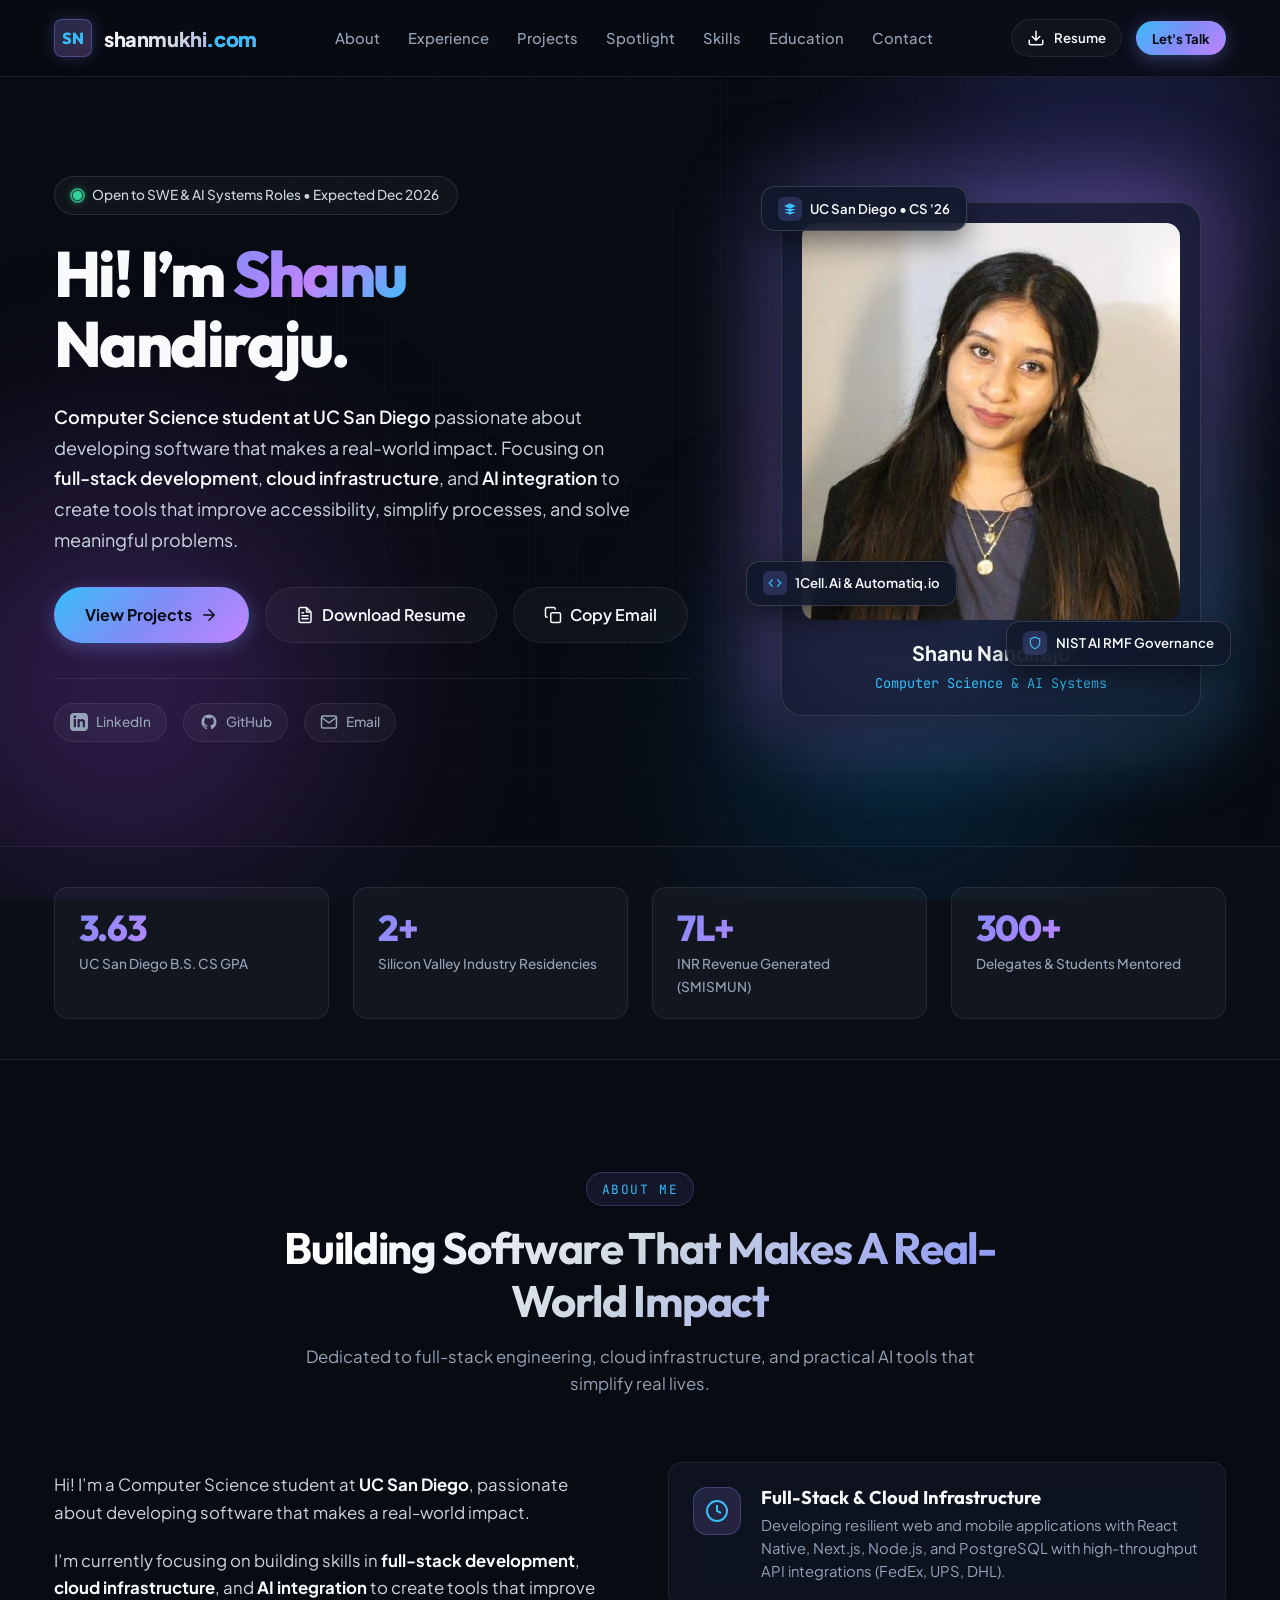
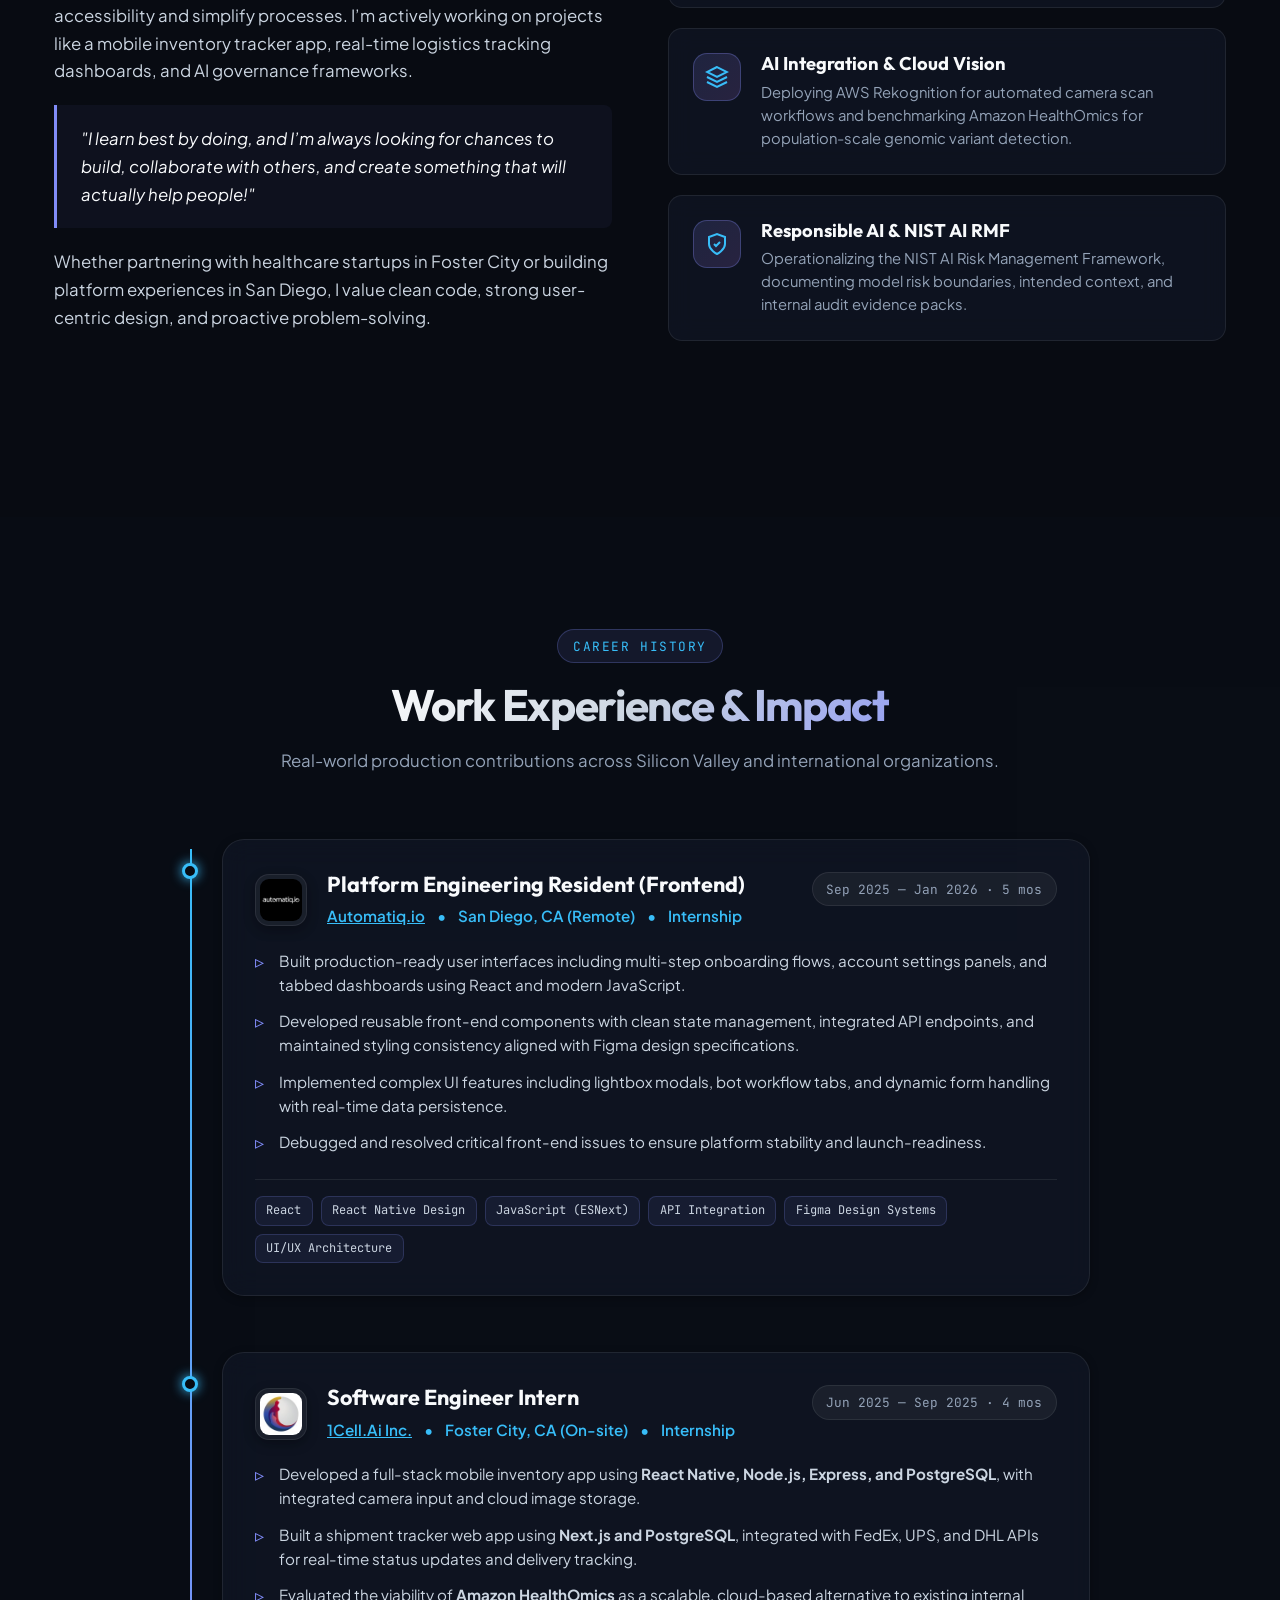
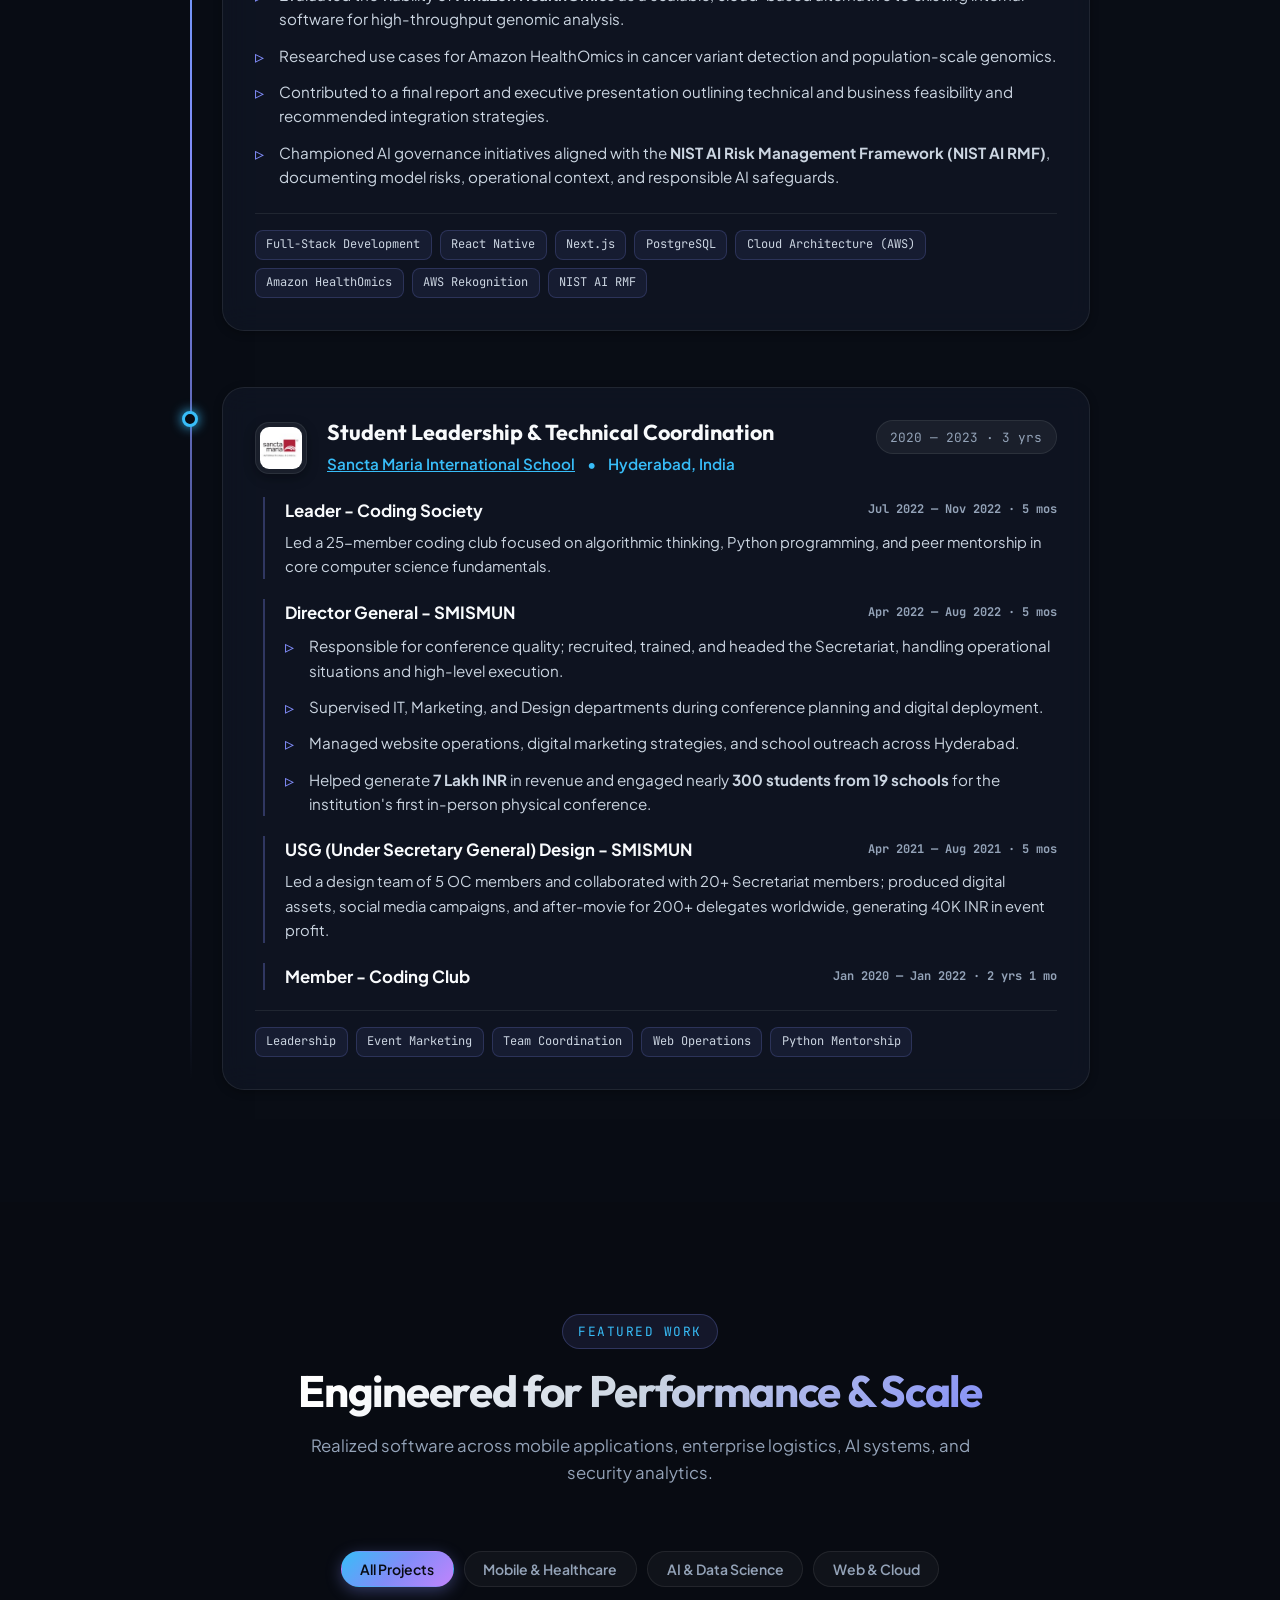
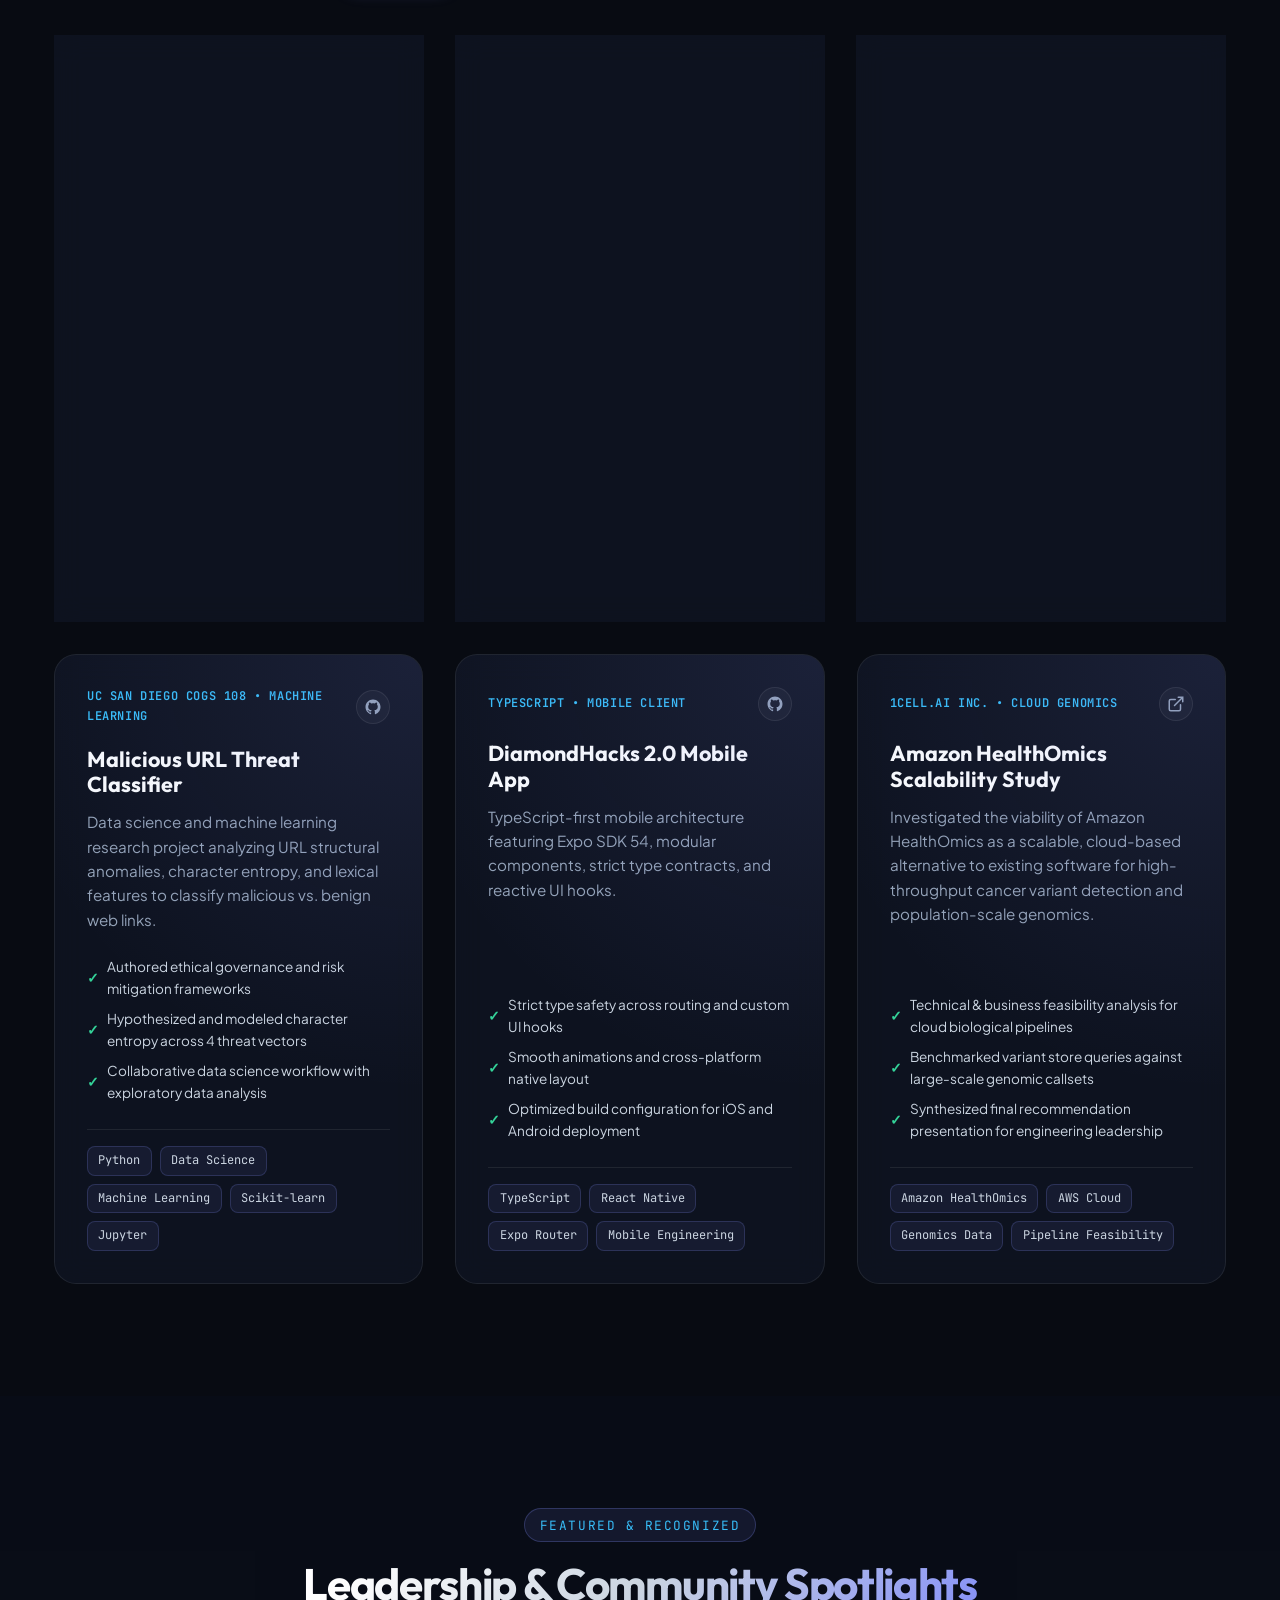
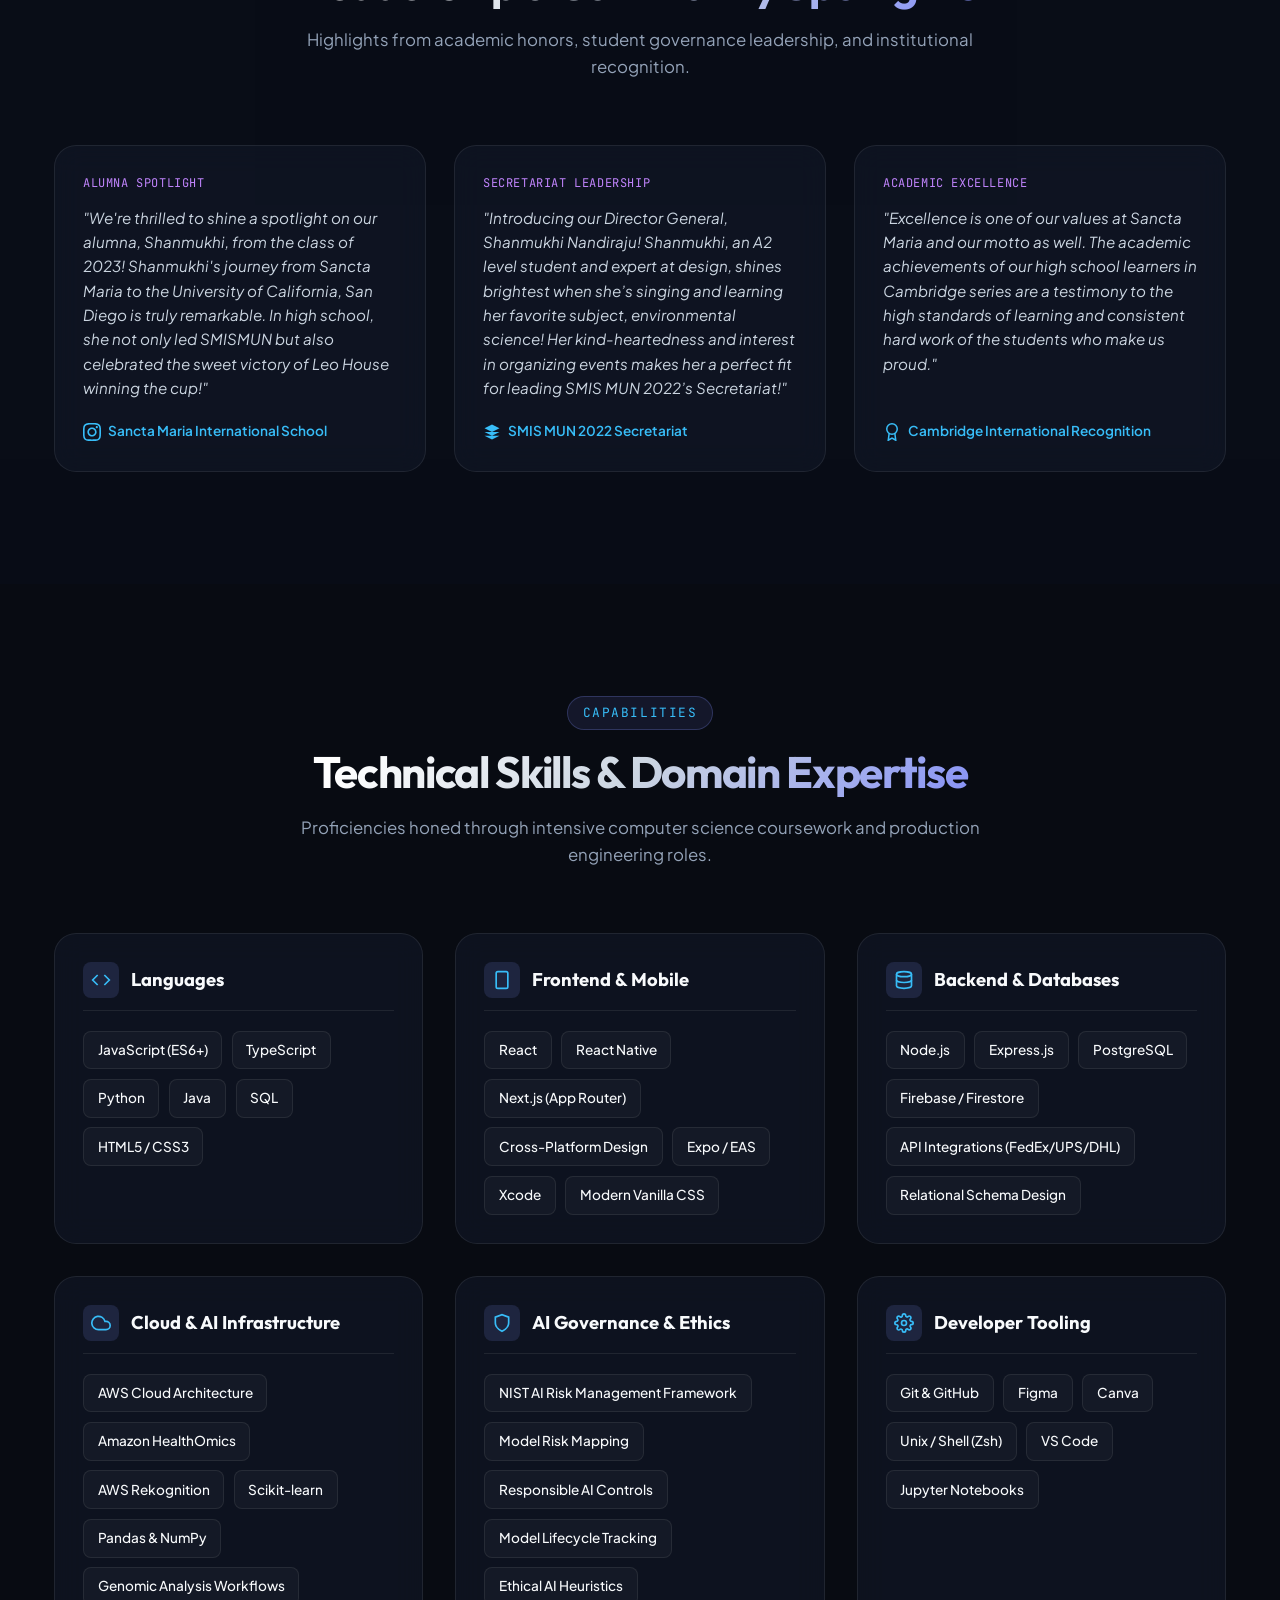
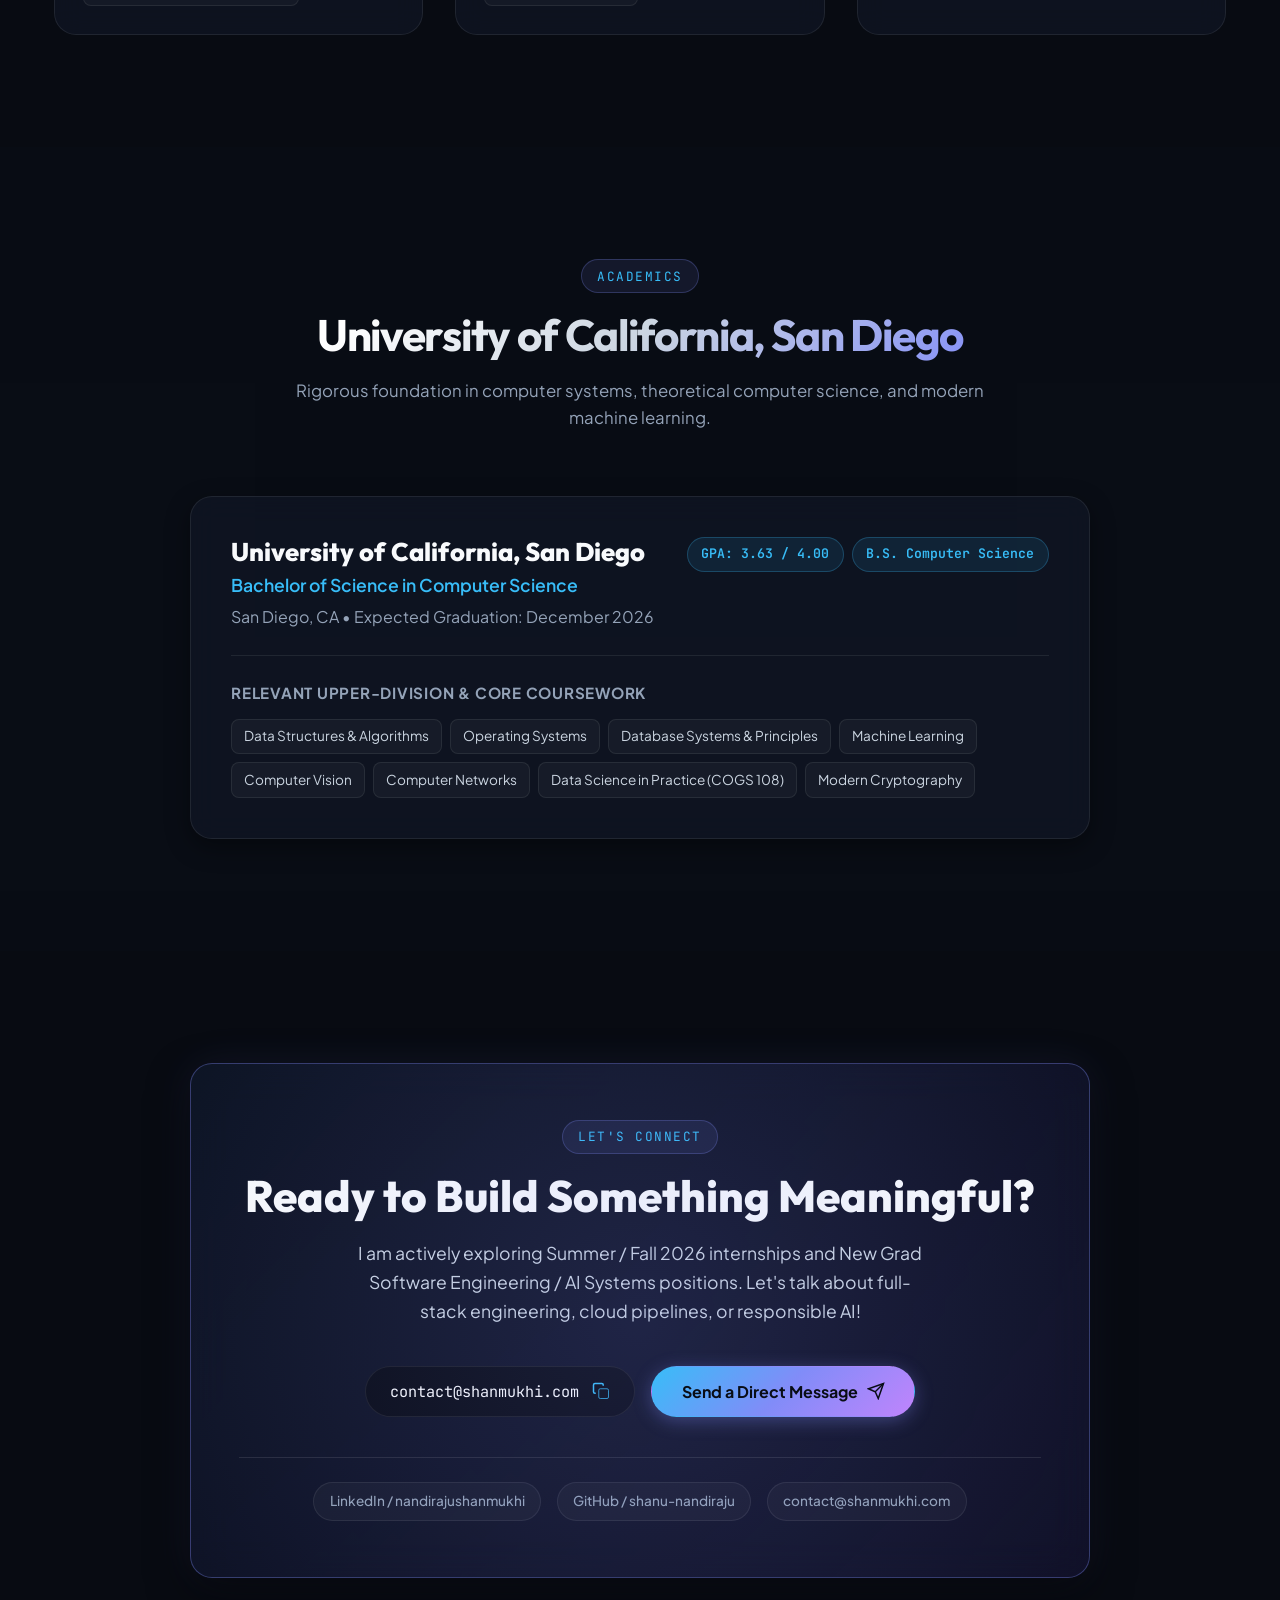
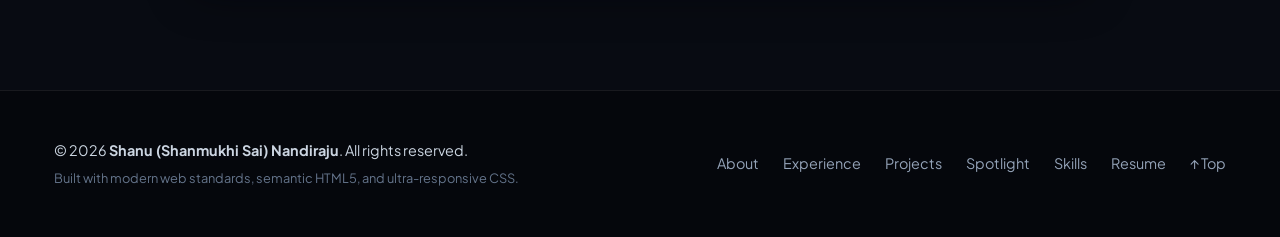
==== commit b64dc0fd: "Fix footer top scroll link and remove phone number from pages" ====
--- a/index.html
+++ b/index.html
@@ -56,7 +56,6 @@
     "image": "https://shanmukhi.com/assets/images/shanu-github-avatar.png",
     "jobTitle": "Software Engineer & AI Systems Developer",
     "email": "mailto:contact@shanmukhi.com",
-    "telephone": "+1-510-377-3180",
     "gender": "Female",
     "affiliation": {
       "@type": "CollegeOrUniversity",
@@ -118,8 +117,11 @@
     <div class="grid-overlay"></div>
   </div>
 
+  <!-- Top Scroll Anchor Target -->
+  <div id="top" class="scroll-top-target" aria-hidden="true"></div>
+
   <!-- Header / Navigation Bar -->
-  <header class="site-header" id="top">
+  <header class="site-header" id="site-header">
     <div class="container">
       <nav class="nav-wrap" aria-label="Main navigation">
         <a href="#top" class="nav-brand" aria-label="Shanu Nandiraju Home">
@@ -1039,8 +1041,8 @@
             <a href="https://github.com/shanu-nandiraju" target="_blank" rel="noopener noreferrer" class="social-pill">
               <span>GitHub / shanu-nandiraju</span>
             </a>
-            <a href="tel:+15103773180" class="social-pill">
-              <span>(510) 377-3180</span>
+            <a href="mailto:contact@shanmukhi.com" class="social-pill">
+              <span>contact@shanmukhi.com</span>
             </a>
           </div>
         </div>
--- a/assets/css/style.css
+++ b/assets/css/style.css
@@ -67,6 +67,16 @@
   scroll-behavior: smooth;
   scroll-padding-top: 90px;
   color-scheme: dark;
+}
+
+.scroll-top-target {
+  position: absolute;
+  top: 0;
+  left: 0;
+  width: 1px;
+  height: 1px;
+  pointer-events: none;
+  visibility: hidden;
 }
 
 body {
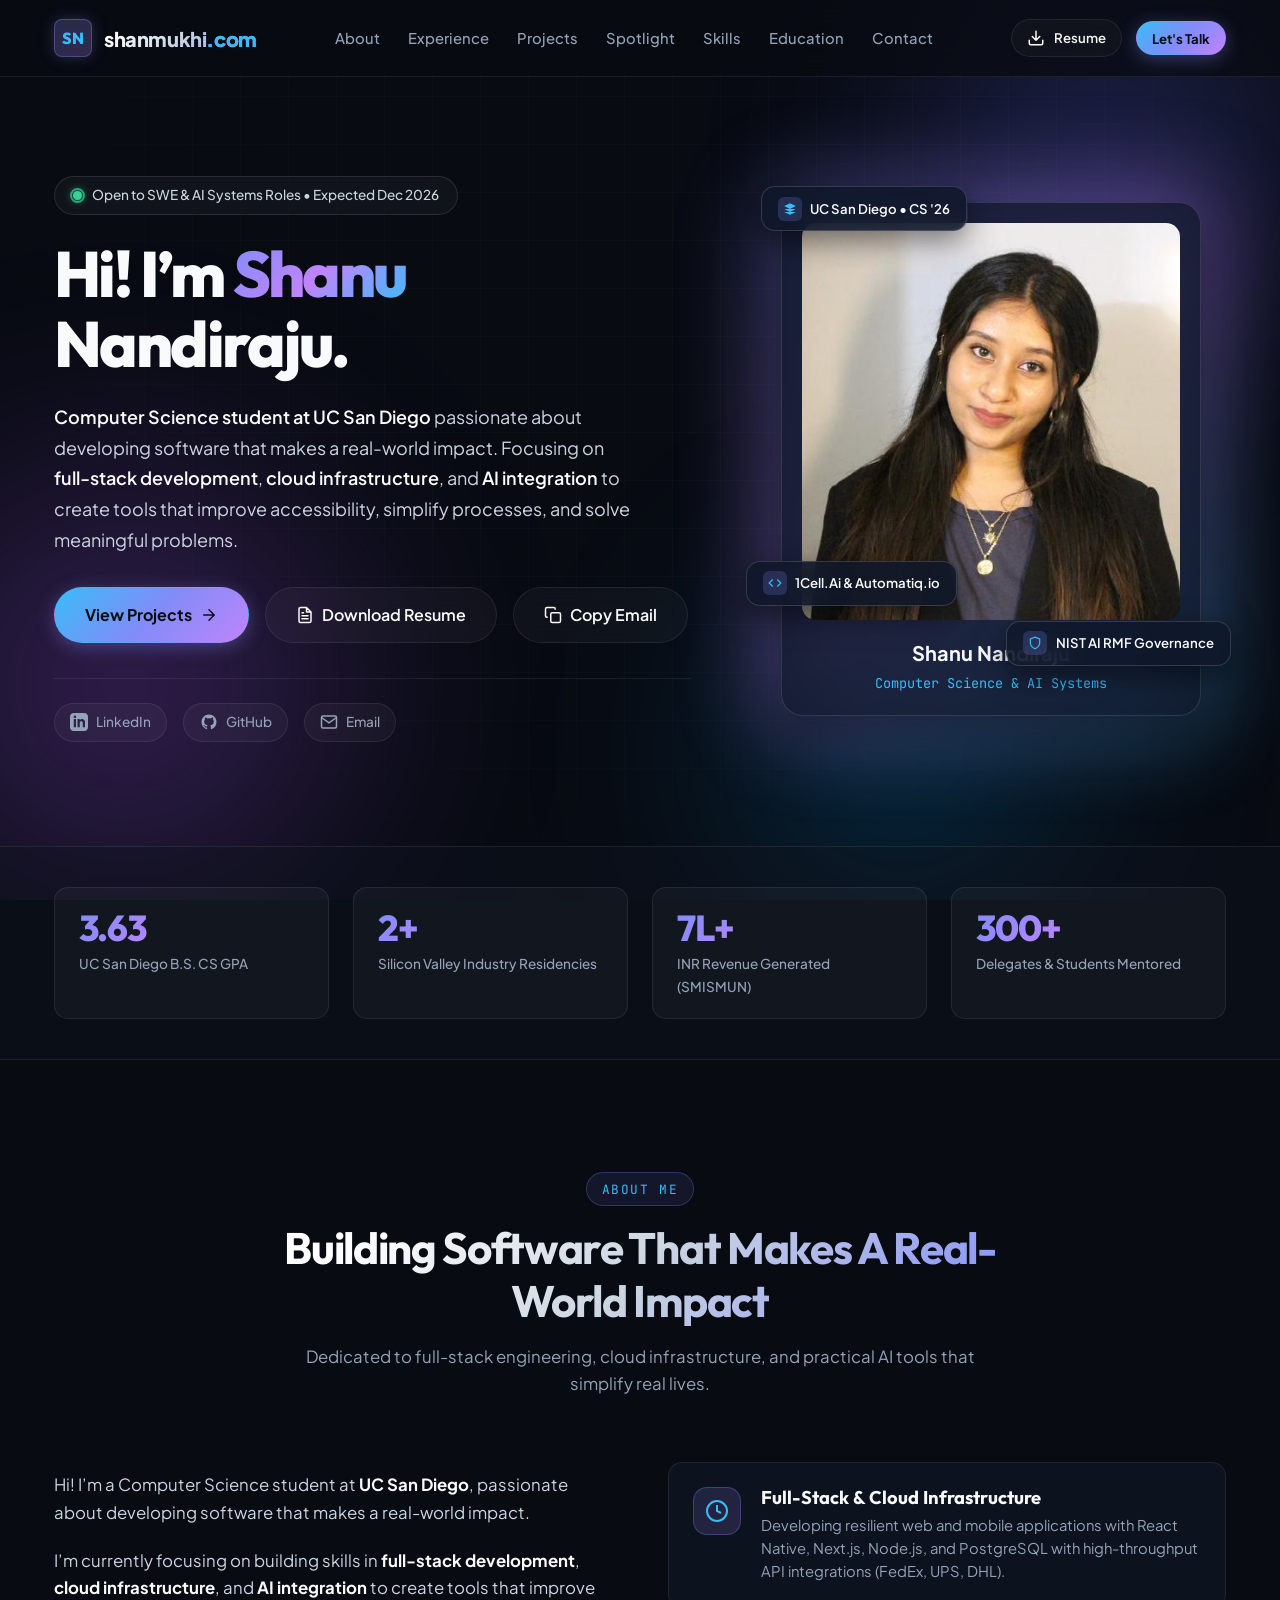
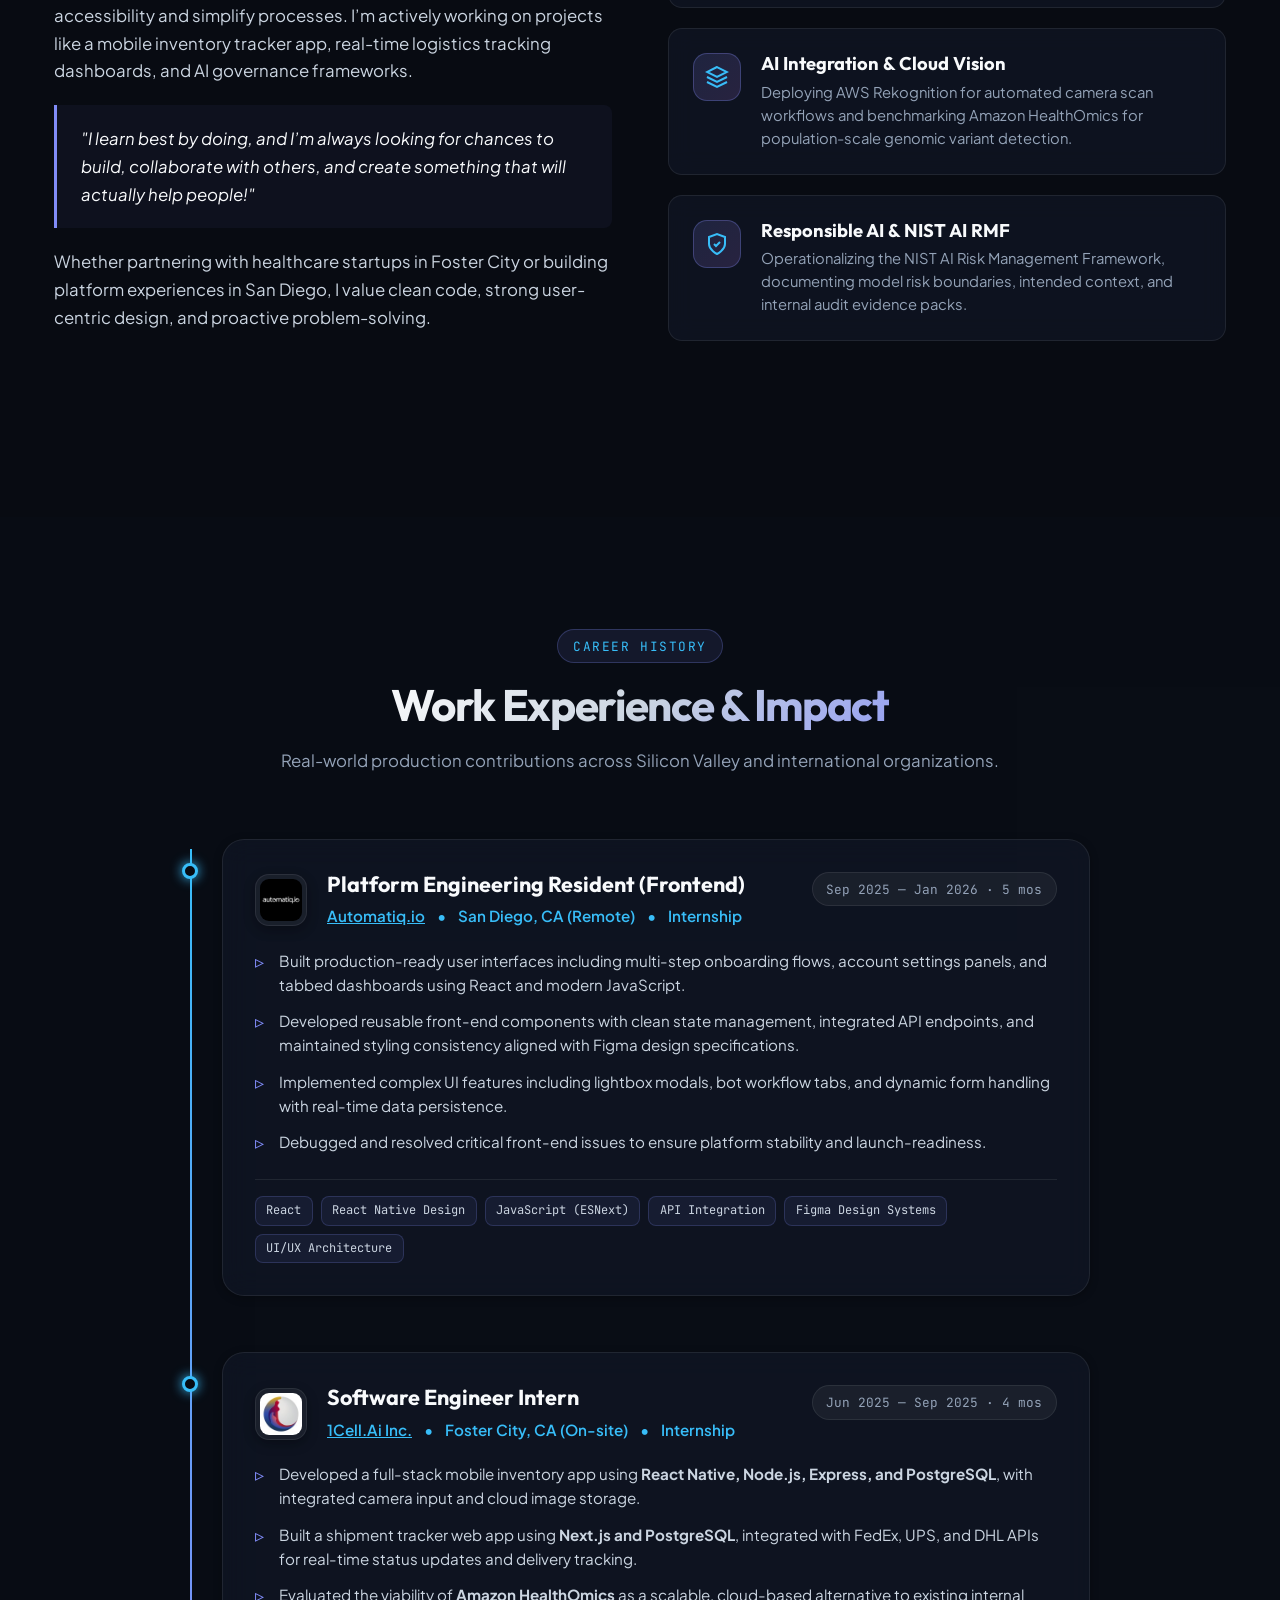
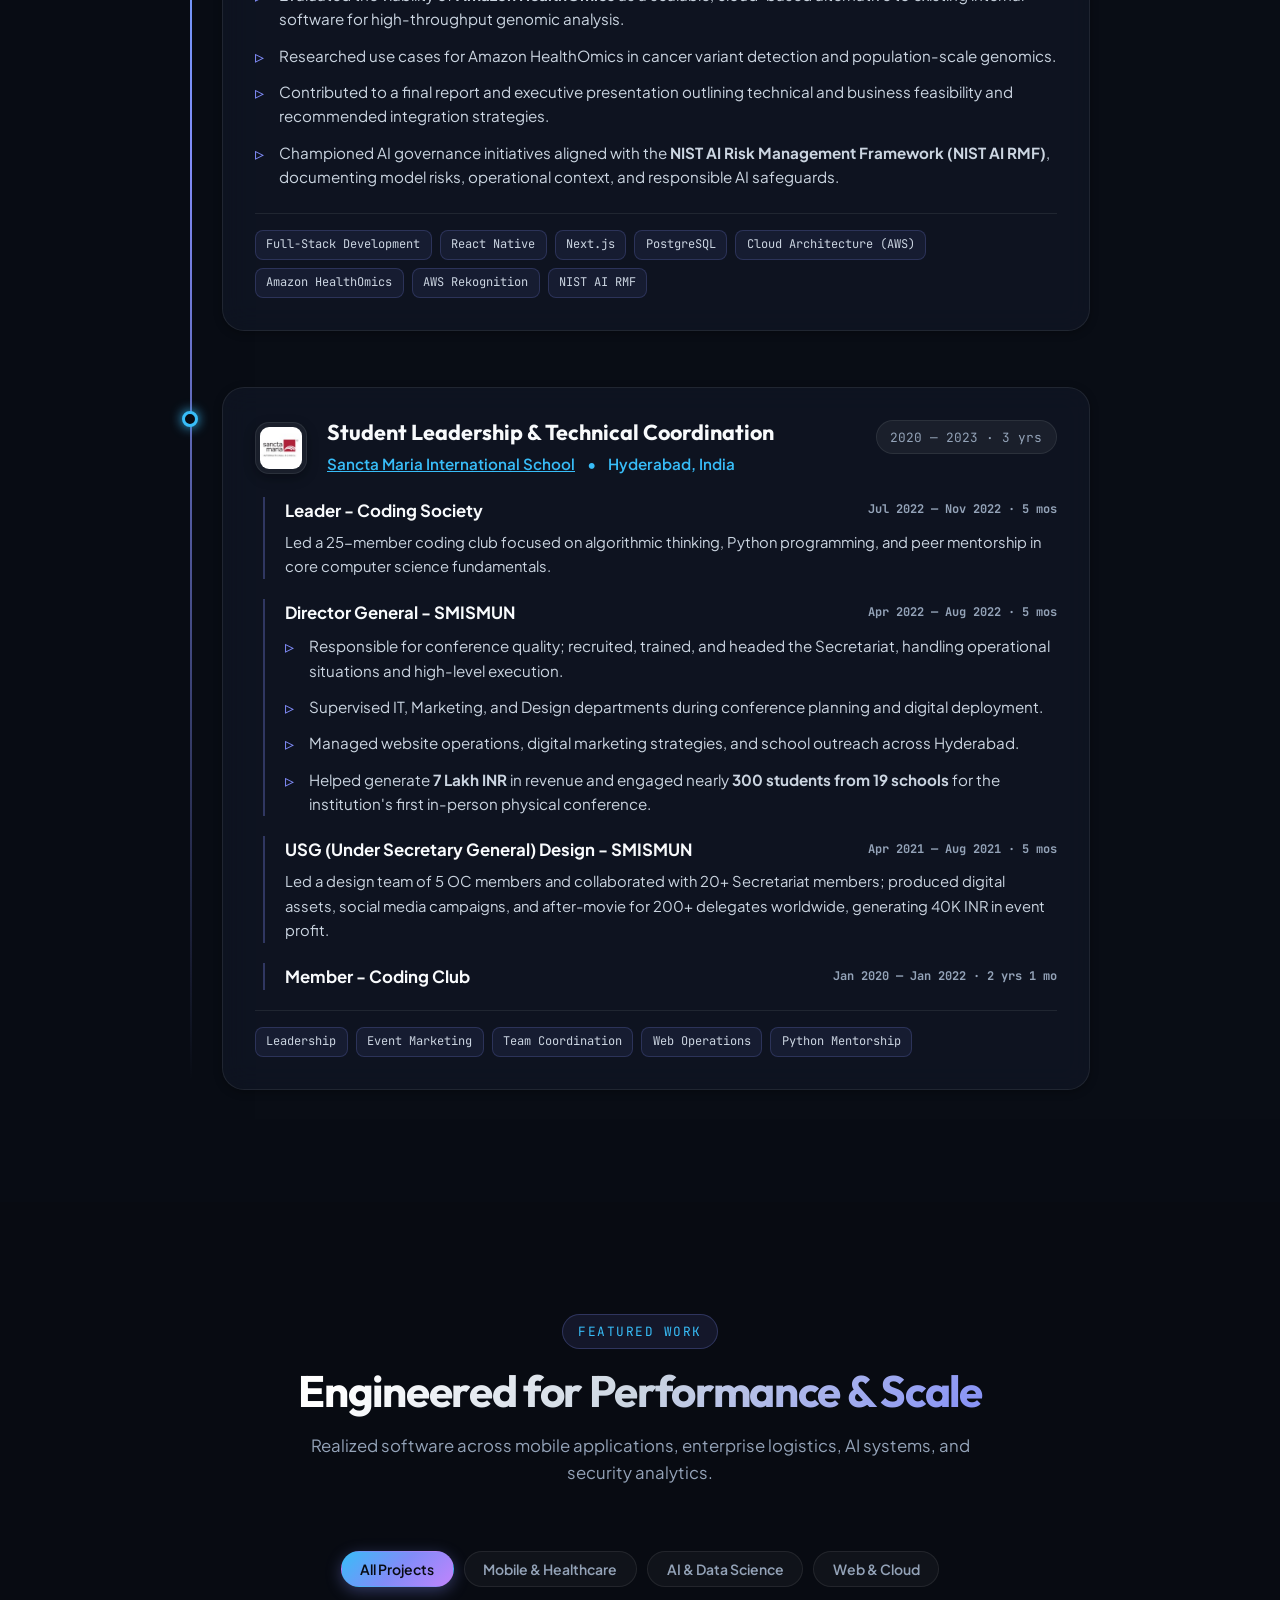
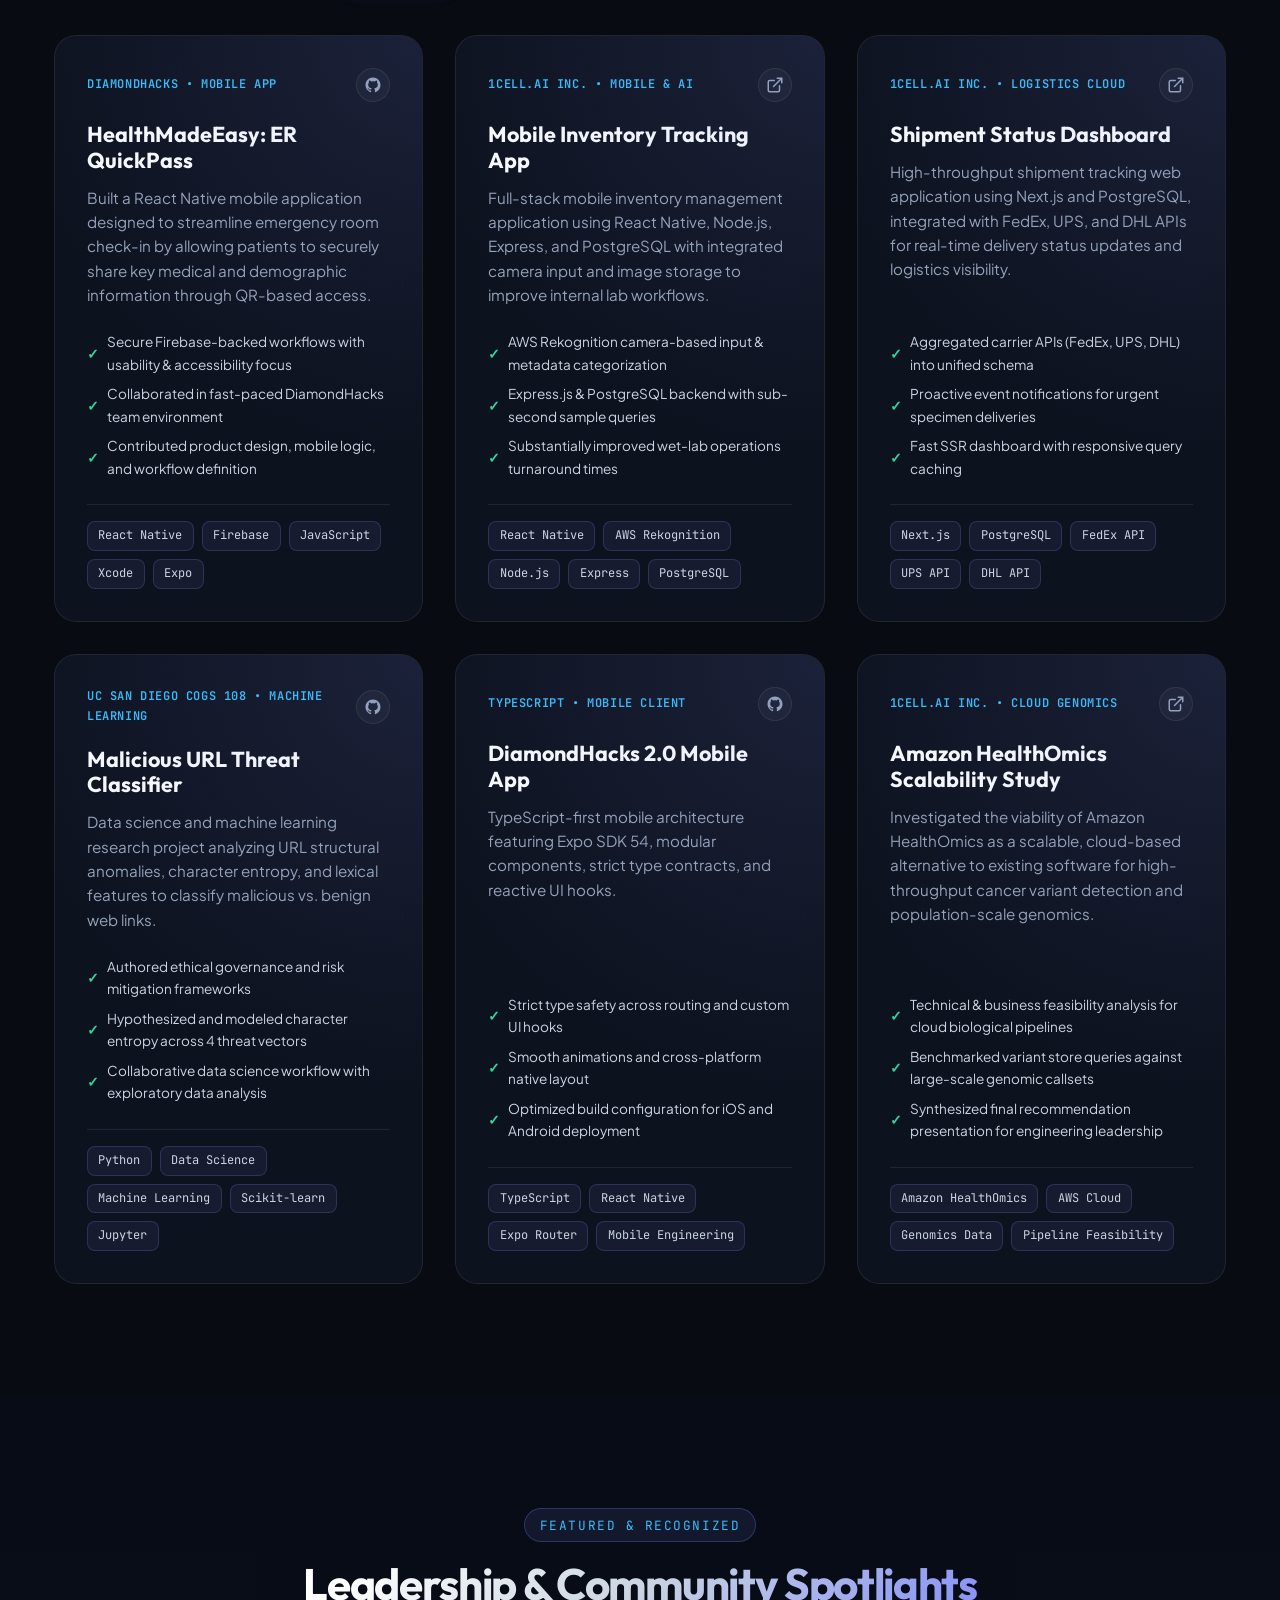
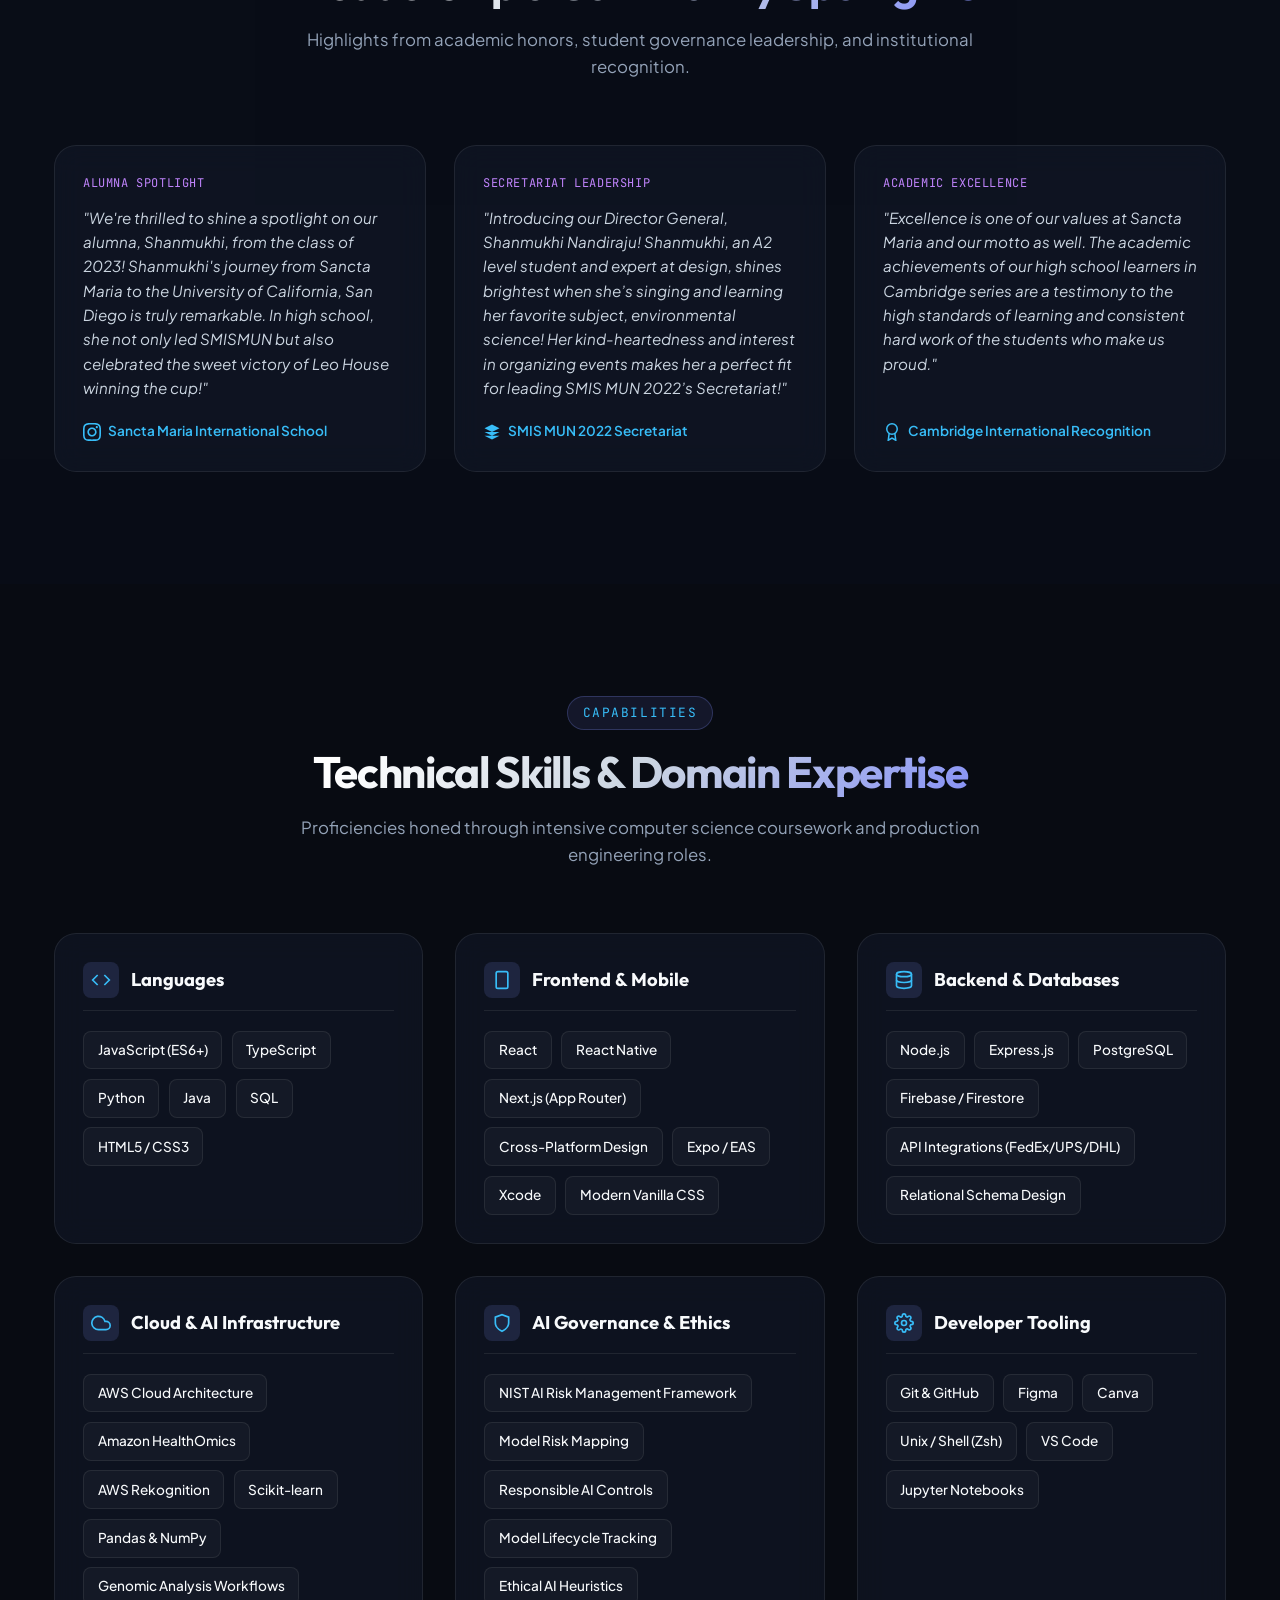
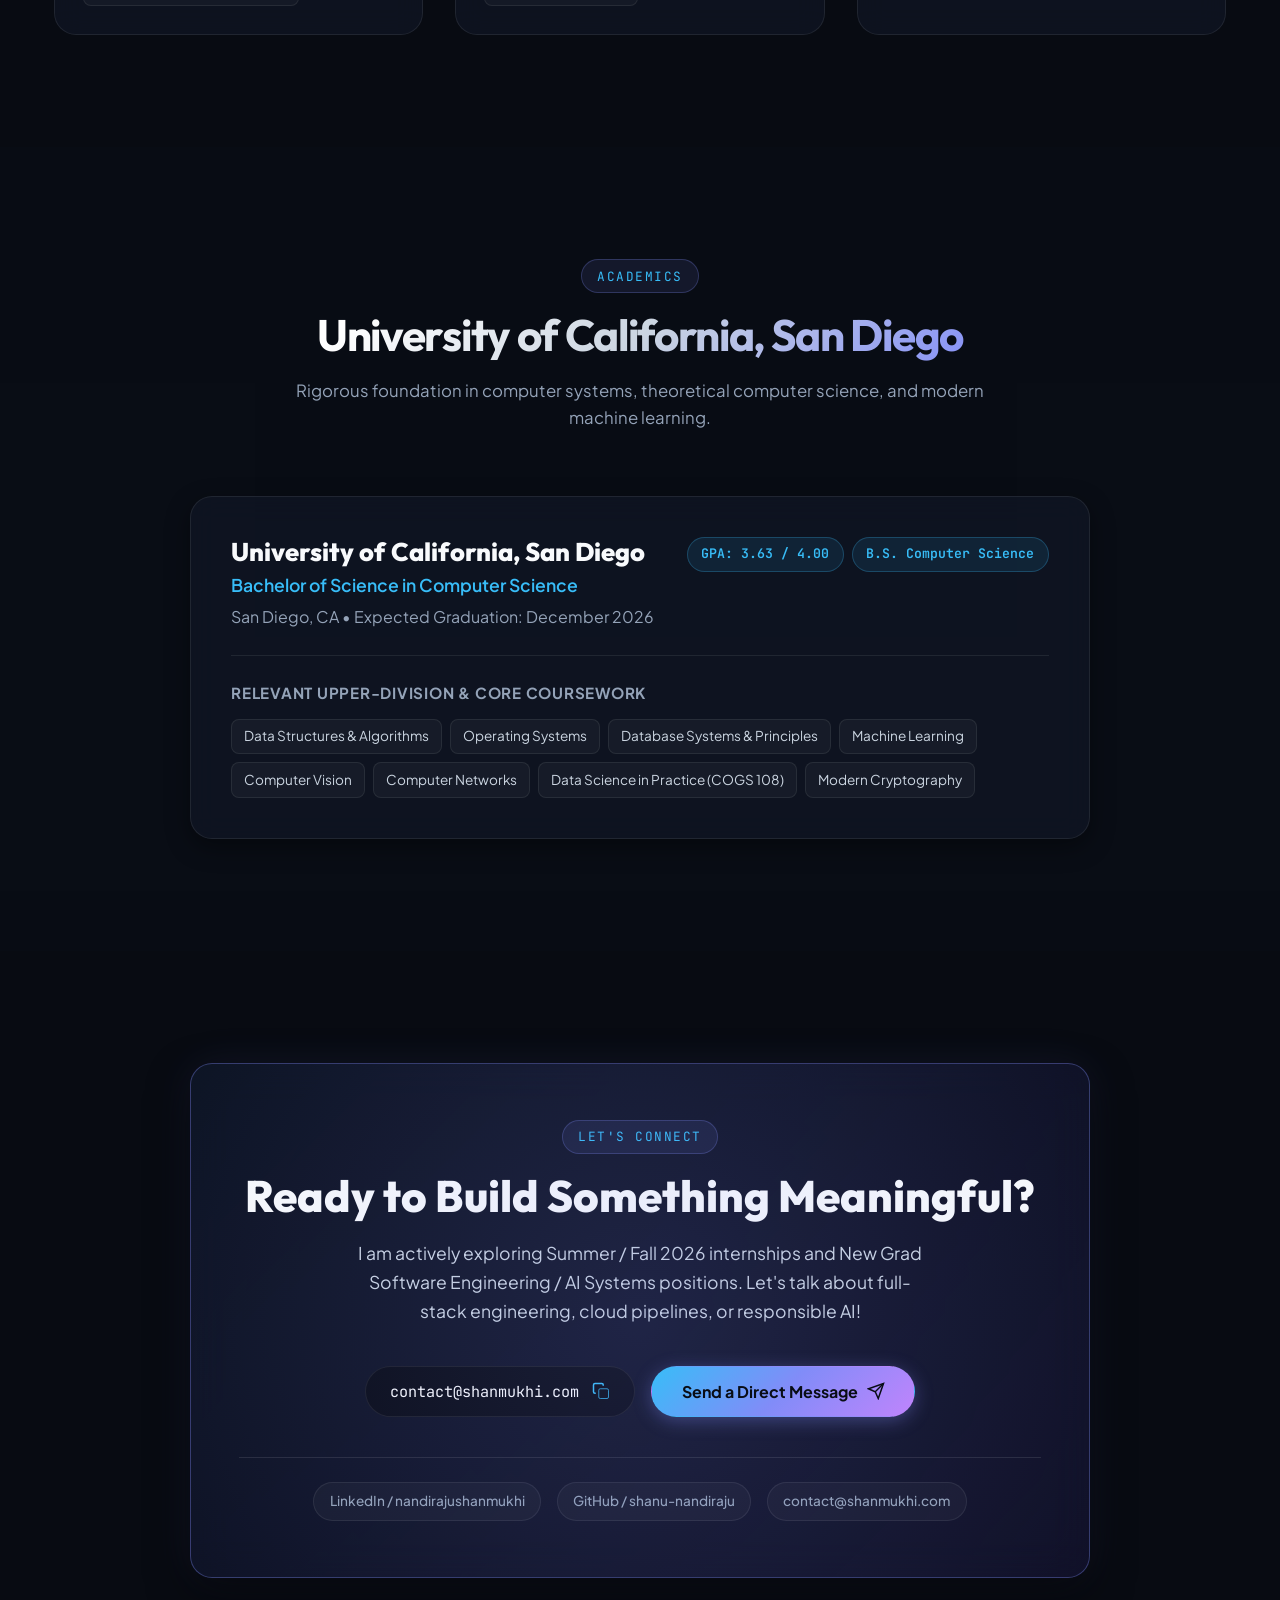
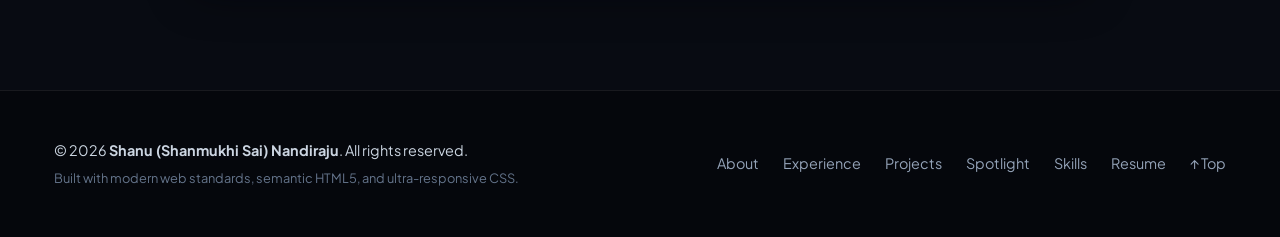
==== commit 01a4d769: "Perf & SEO: LCP preload, GPU orbs, RAF throttle, schema fixes, PWA icons Performance: - Add <link re" ====
--- a/index.html
+++ b/index.html
@@ -21,6 +21,9 @@
   <meta property="og:title" content="Shanu Nandiraju | Computer Science &amp; AI Systems | UC San Diego">
   <meta property="og:description" content="Hi! I’m a Computer Science student at UC San Diego, passionate about developing software that makes a real-world impact. Full-stack development, cloud infrastructure, and AI integration.">
   <meta property="og:image" content="https://shanmukhi.com/assets/images/shanu-github-avatar.png">
+  <meta property="og:image:width" content="460">
+  <meta property="og:image:height" content="460">
+  <meta property="og:image:alt" content="Shanu Nandiraju headshot portrait">
   <meta property="og:site_name" content="Shanu Nandiraju Portfolio">
   <meta property="og:locale" content="en_US">
 
@@ -36,6 +39,9 @@
   <link rel="icon" type="image/png" sizes="128x128" href="assets/images/nsri-128x128-99.png">
   <link rel="apple-touch-icon" href="assets/images/shanu-github-avatar.png">
   <link rel="manifest" href="site.webmanifest">
+
+  <!-- LCP Image Preload — must be before font fetches to win critical-path race -->
+  <link rel="preload" as="image" href="assets/images/shanu-github-avatar.png" fetchpriority="high">
 
   <!-- Typography: Google Fonts Preconnect -->
   <link rel="preconnect" href="https://fonts.googleapis.com">
@@ -53,9 +59,15 @@
     "name": "Shanmukhi Sai Nandiraju",
     "alternateName": ["Shanu Nandiraju", "Shanmukhi Nandiraju"],
     "url": "https://shanmukhi.com",
-    "image": "https://shanmukhi.com/assets/images/shanu-github-avatar.png",
+    "dateModified": "2026-10-24",
+    "image": {
+      "@type": "ImageObject",
+      "url": "https://shanmukhi.com/assets/images/shanu-github-avatar.png",
+      "width": 460,
+      "height": 460
+    },
     "jobTitle": "Software Engineer & AI Systems Developer",
-    "email": "mailto:contact@shanmukhi.com",
+    "email": "contact@shanmukhi.com",
     "gender": "Female",
     "affiliation": {
       "@type": "CollegeOrUniversity",
@@ -264,6 +276,7 @@
                   <img src="assets/images/shanu-github-avatar.png"
                        alt="Shanu (Shanmukhi Sai) Nandiraju headshot portrait"
                        fetchpriority="high"
+                       decoding="async"
                        width="460"
                        height="460">
                 </div>
--- a/assets/css/style.css
+++ b/assets/css/style.css
@@ -112,6 +112,7 @@
   filter: blur(100px);
   opacity: 0.35;
   animation: floatOrb 22s ease-in-out infinite alternate;
+  will-change: transform;
 }
 
 .ambient-orb-1 {
@@ -246,6 +247,7 @@
 .brand-text {
   background: var(--gradient-text);
   -webkit-background-clip: text;
+  background-clip: text;
   -webkit-text-fill-color: transparent;
 }
 
@@ -414,6 +416,7 @@
   margin-bottom: 1rem;
   background: var(--gradient-text);
   -webkit-background-clip: text;
+  background-clip: text;
   -webkit-text-fill-color: transparent;
 }
 
@@ -495,6 +498,7 @@
 .text-gradient {
   background: var(--gradient-brand);
   -webkit-background-clip: text;
+  background-clip: text;
   -webkit-text-fill-color: transparent;
   display: inline-block;
 }
@@ -718,6 +722,7 @@
   letter-spacing: -0.03em;
   background: var(--gradient-brand);
   -webkit-background-clip: text;
+  background-clip: text;
   -webkit-text-fill-color: transparent;
   line-height: 1.1;
   margin-bottom: 0.35rem;
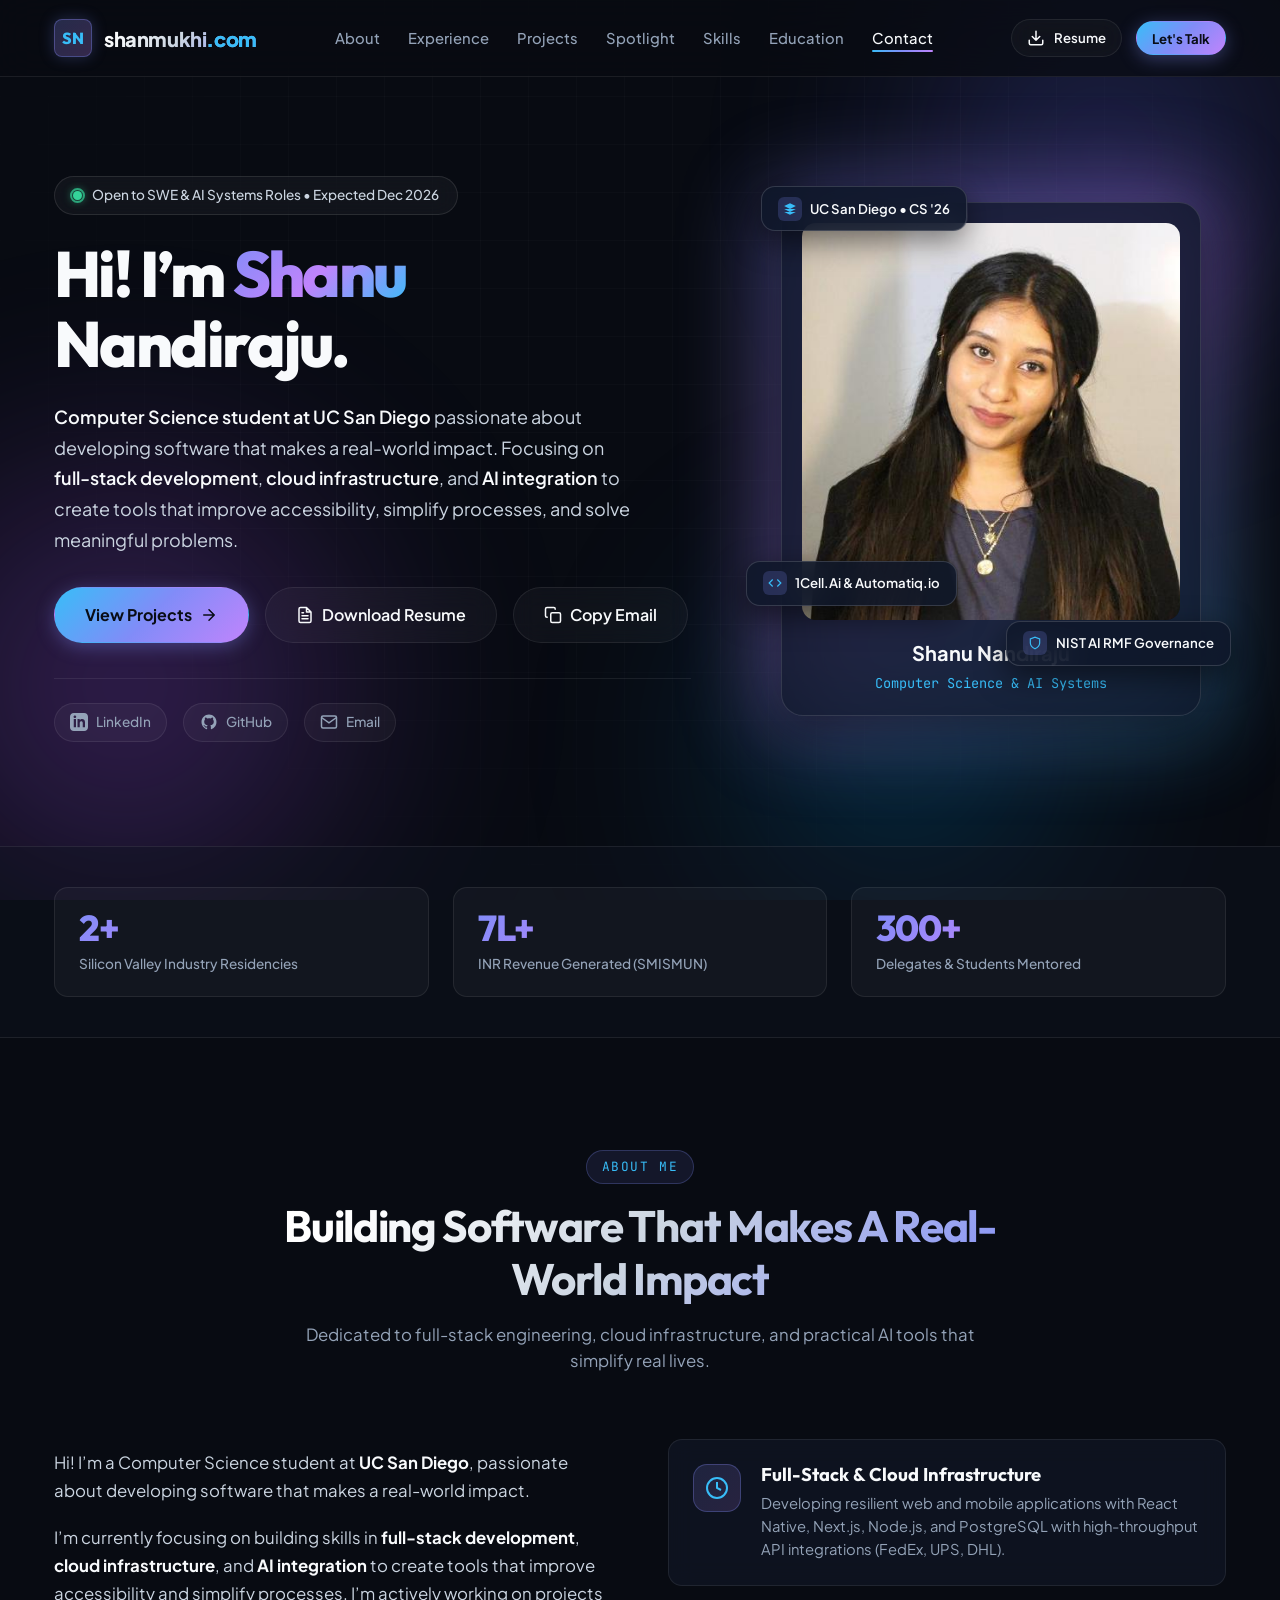
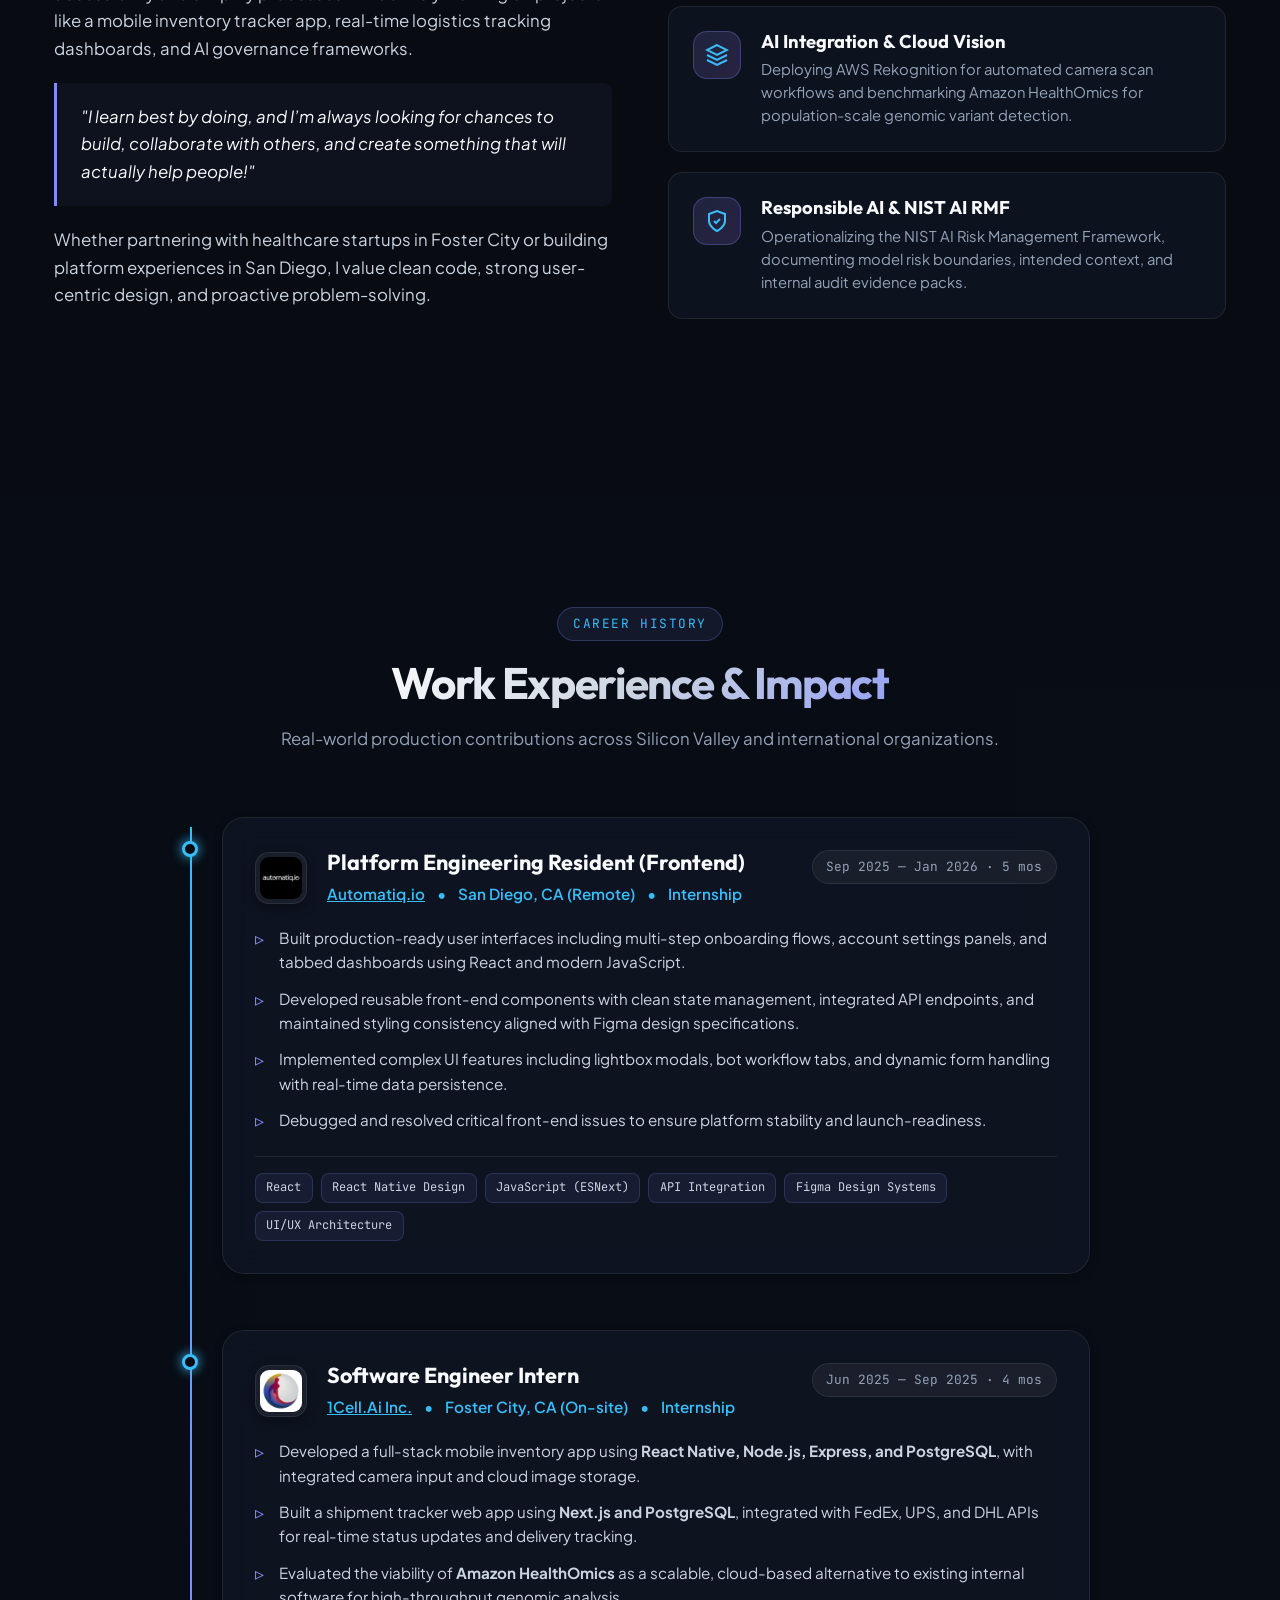
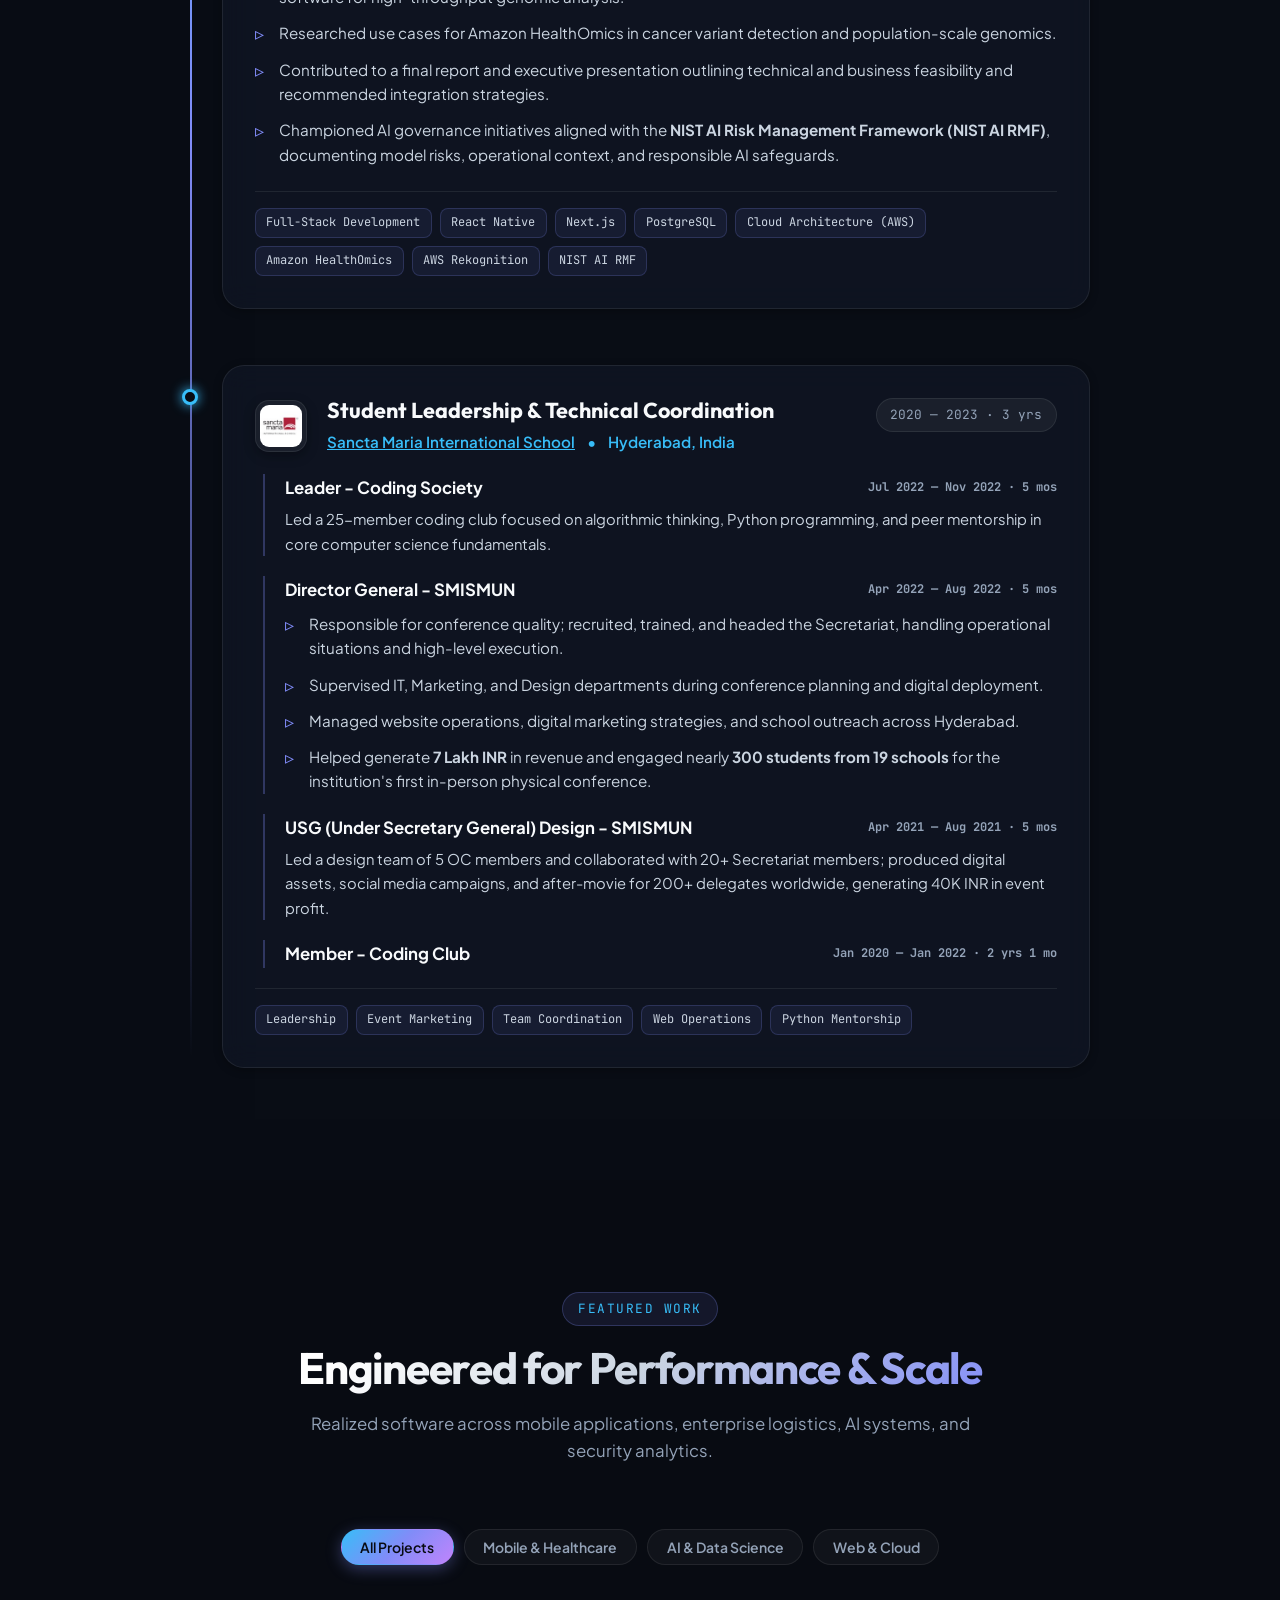
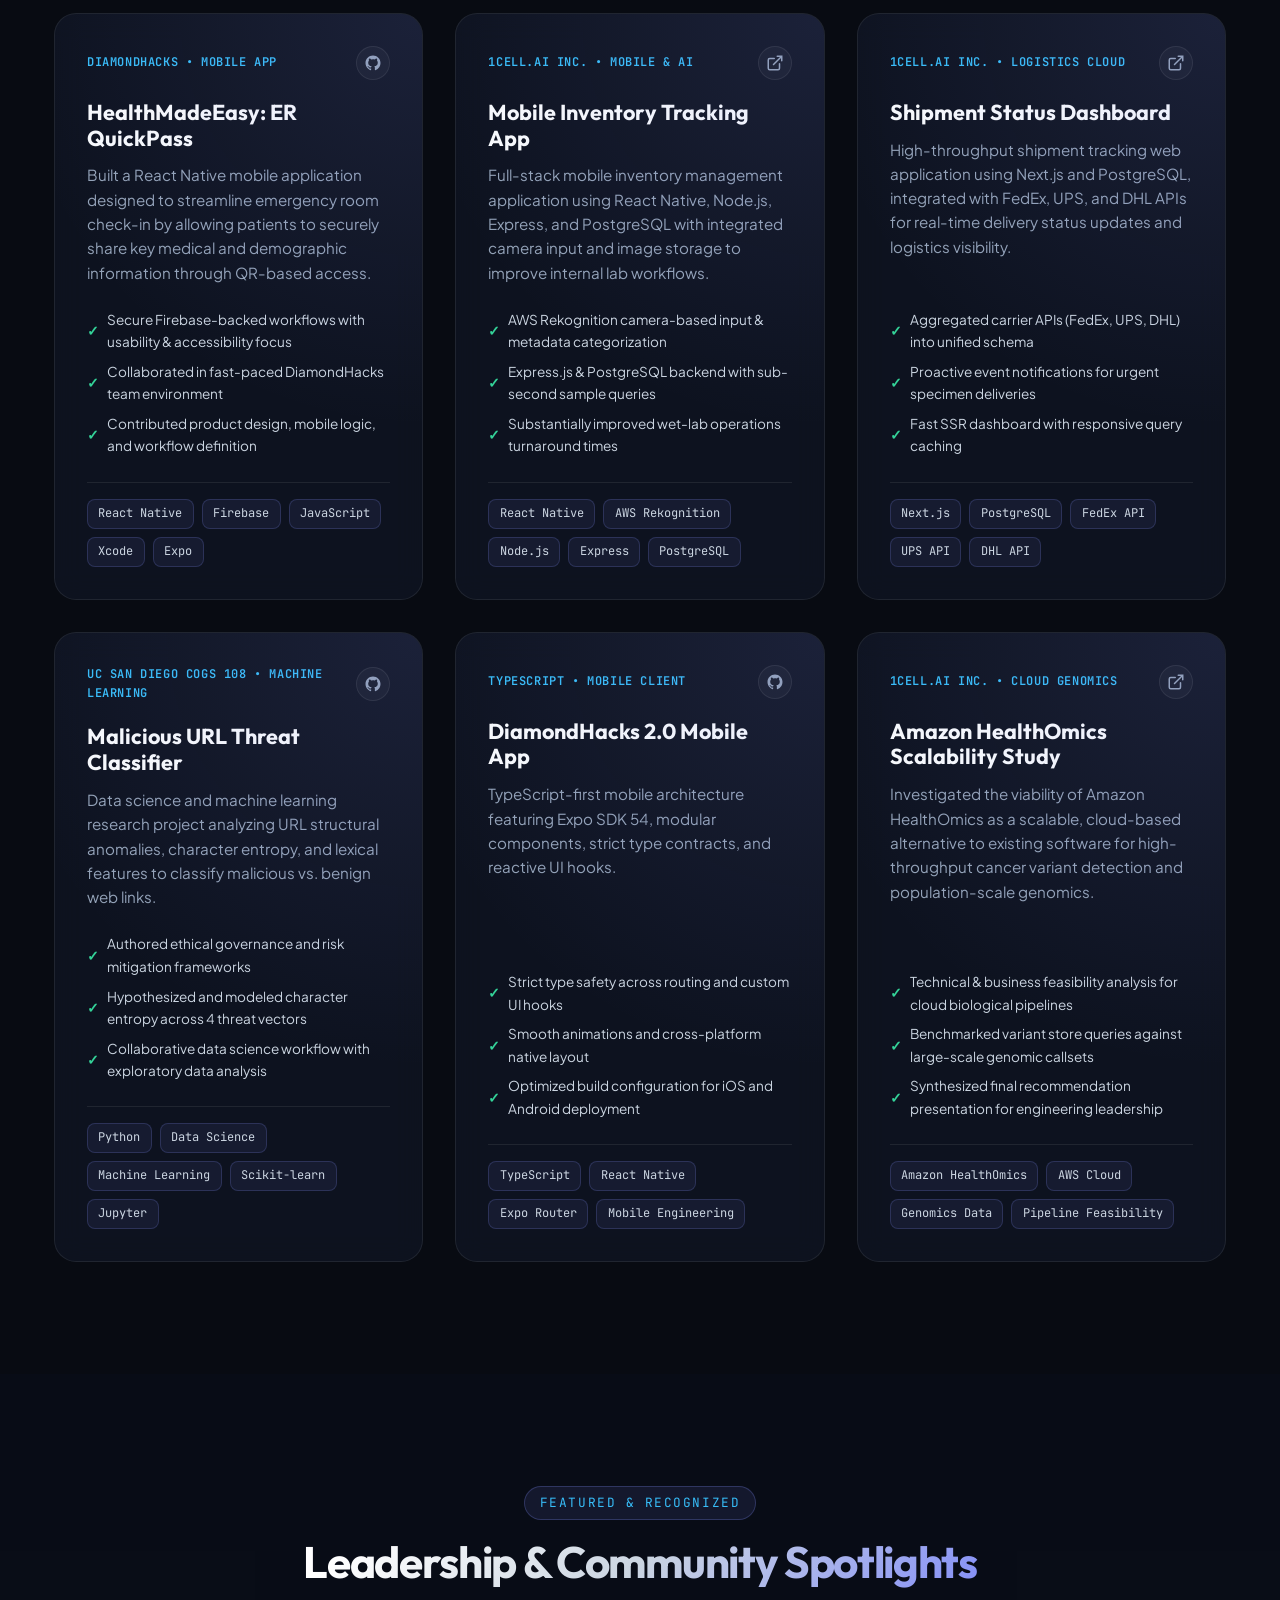
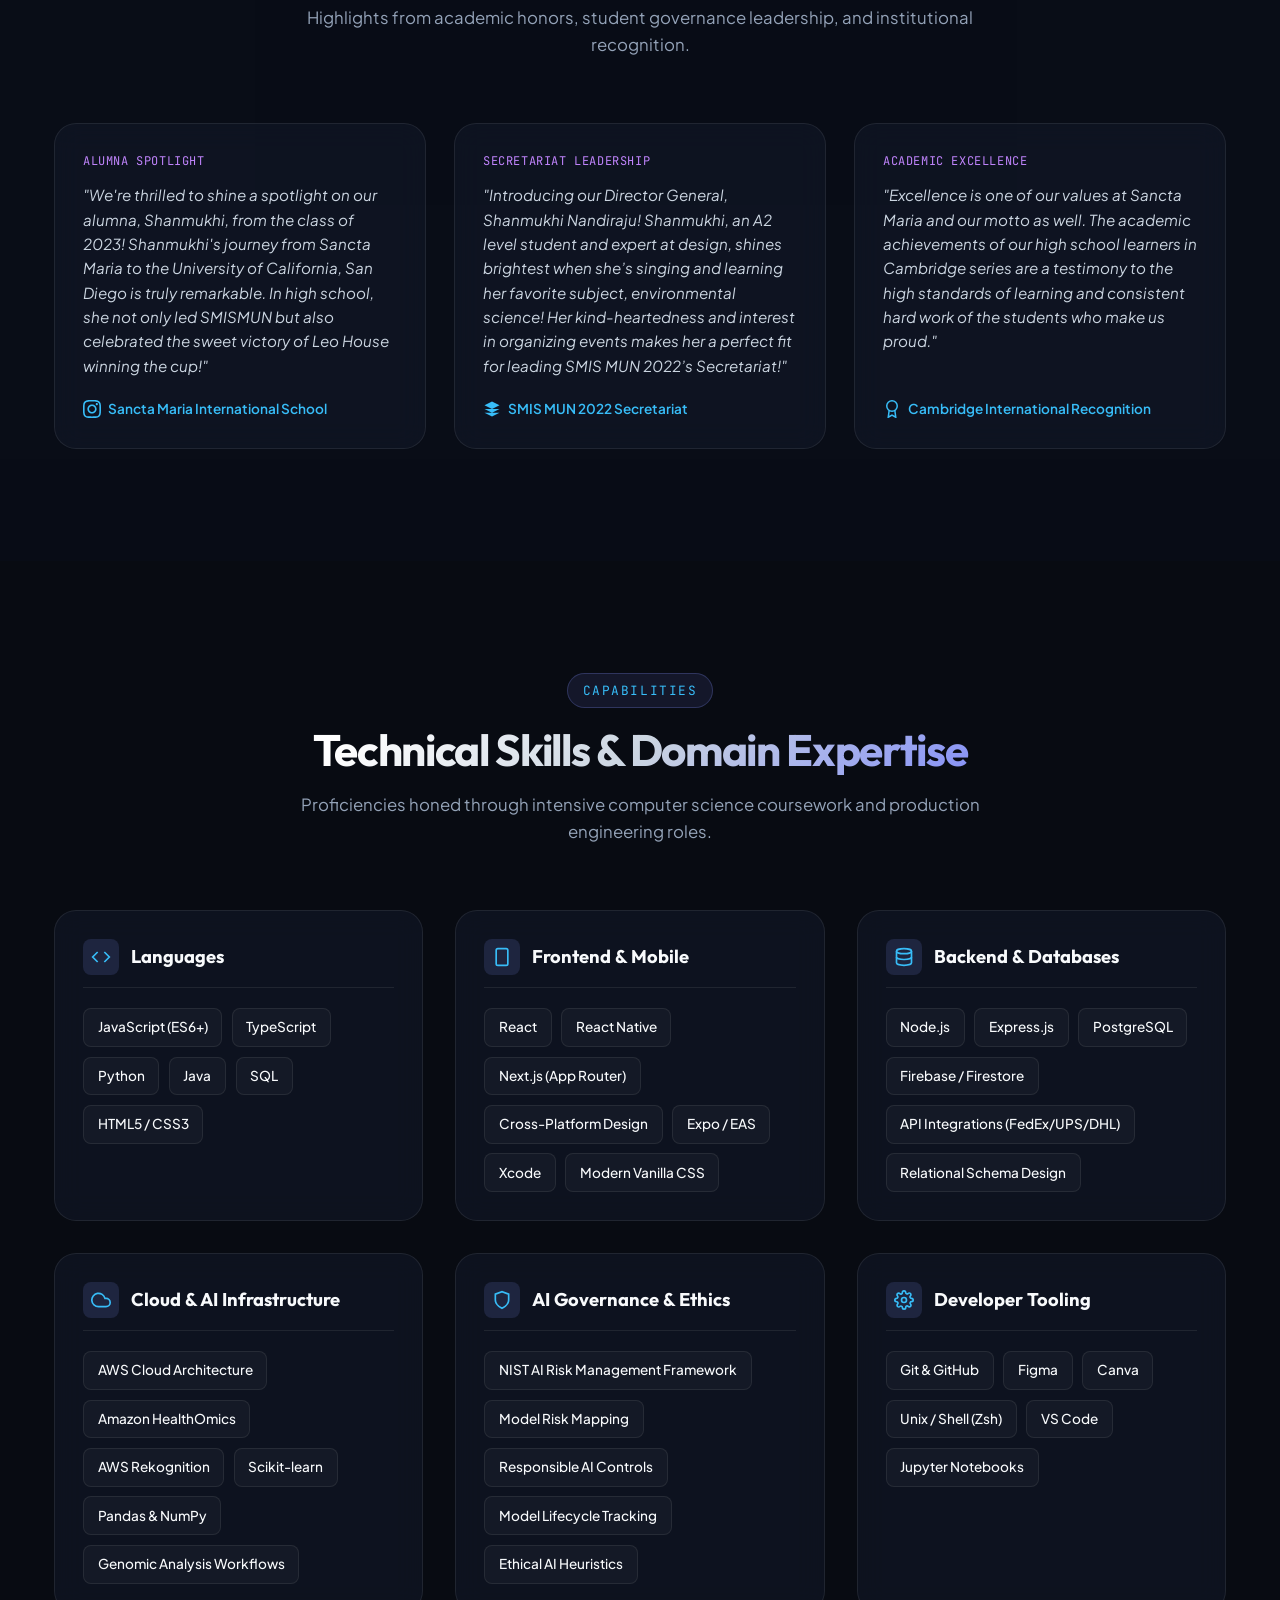
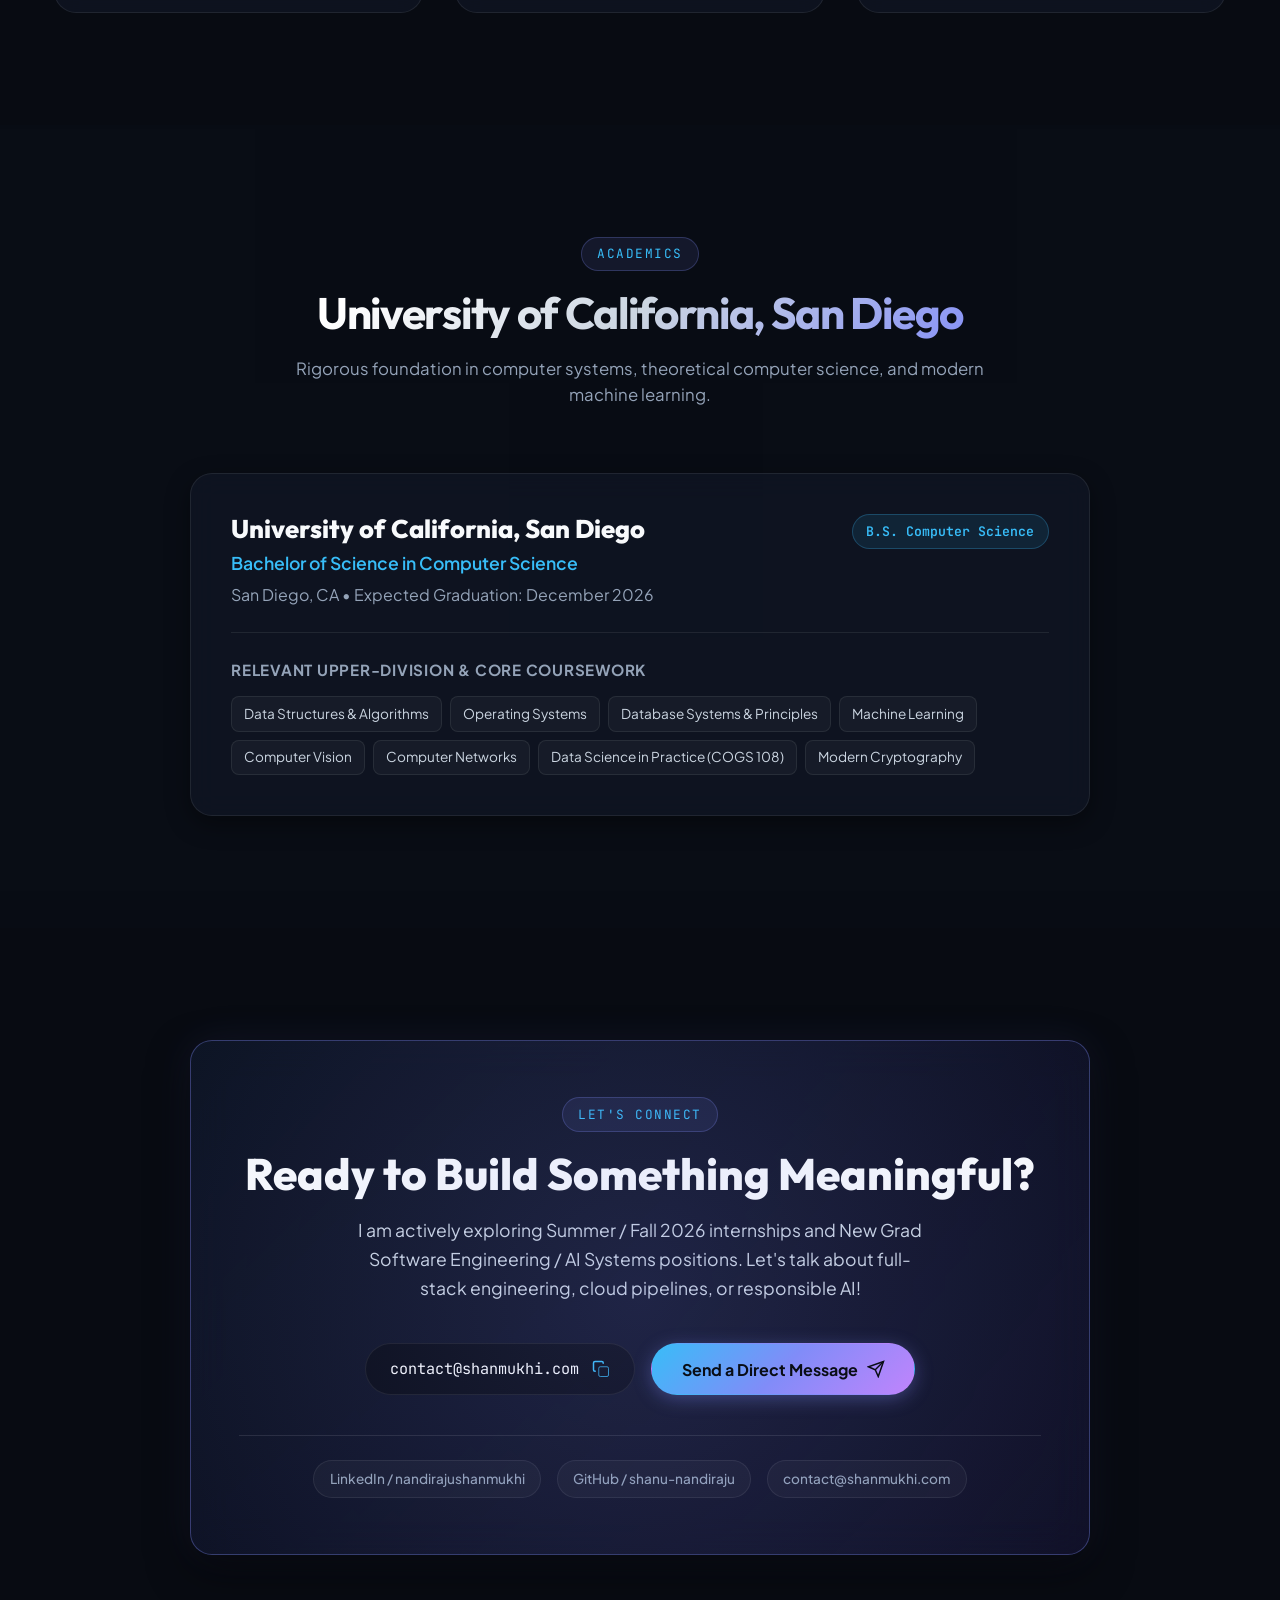
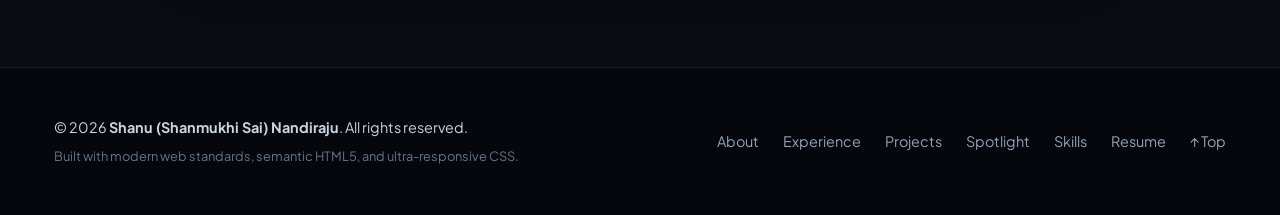
==== commit b9899388: "Remove GPA from stats bar and education section" ====
--- a/index.html
+++ b/index.html
@@ -12,6 +12,7 @@
   <meta name="keywords" content="Shanu Nandiraju, Shanmukhi Nandiraju, Shanmukhi Sai Nandiraju, UCSD Computer Science, UC San Diego, 1Cell.Ai, Automatiq.io, Software Engineer Intern, Platform Engineering, React Native, Next.js, Amazon HealthOmics, NIST AI RMF, San Diego, Foster City">
   <meta name="author" content="Shanu (Shanmukhi Sai) Nandiraju">
   <meta name="robots" content="index, follow">
+  <meta name="google-site-verification" content="7Q5xJWXL1MHYCyn-iXEq6cBacqfxNx5XNZxsTqSC1cg">
   <meta name="theme-color" content="#080b12">
   <link rel="canonical" href="https://shanmukhi.com/">
 
@@ -118,6 +119,15 @@
     ]
   }
   </script>
+
+  <!-- Google tag (gtag.js) -->
+  <script async src="https://www.googletagmanager.com/gtag/js?id=G-X5SK4Y0D1M"></script>
+  <script>
+    window.dataLayer = window.dataLayer || [];
+    function gtag(){dataLayer.push(arguments);}
+    gtag('js', new Date());
+    gtag('config', 'G-X5SK4Y0D1M');
+  </script>
 </head>
 <body>
 
@@ -308,11 +318,6 @@
     <section class="stats-section" aria-label="Key Achievements">
       <div class="container">
         <div class="stats-grid">
-          <div class="stat-card">
-            <div class="stat-number" data-target="3.63" data-prefix="">3.63</div>
-            <div class="stat-label">UC San Diego B.S. CS GPA</div>
-          </div>
-
           <div class="stat-card">
             <div class="stat-number" data-target="2" data-suffix="+">2+</div>
             <div class="stat-label">Silicon Valley Industry Residencies</div>
@@ -994,7 +999,6 @@
               <p style="color: var(--text-muted); margin-top: 0.25rem;">San Diego, CA • Expected Graduation: December 2026</p>
             </div>
             <div class="edu-badges">
-              <span class="edu-badge">GPA: 3.63 / 4.00</span>
               <span class="edu-badge">B.S. Computer Science</span>
             </div>
           </div>
--- a/assets/css/style.css
+++ b/assets/css/style.css
@@ -67,6 +67,7 @@
   scroll-behavior: smooth;
   scroll-padding-top: 90px;
   color-scheme: dark;
+  overflow-x: clip;
 }
 
 .scroll-top-target {
@@ -695,7 +696,7 @@
 
 .stats-grid {
   display: grid;
-  grid-template-columns: repeat(4, 1fr);
+  grid-template-columns: repeat(3, 1fr);
   gap: 1.5rem;
 }
 
@@ -1005,7 +1006,7 @@
 
 .projects-grid {
   display: grid;
-  grid-template-columns: repeat(auto-fill, minmax(350px, 1fr));
+  grid-template-columns: repeat(auto-fill, minmax(min(350px, 100%), 1fr));
   gap: 2rem;
 }
 
@@ -1119,7 +1120,7 @@
    ========================================================================== */
 .skills-grid {
   display: grid;
-  grid-template-columns: repeat(auto-fit, minmax(340px, 1fr));
+  grid-template-columns: repeat(auto-fit, minmax(min(340px, 100%), 1fr));
   gap: 2rem;
 }
 
@@ -1555,18 +1556,24 @@
     max-width: 360px;
   }
 
+  /* Hide chips — negative offsets overflow when layout is single-column */
+  .chip-top-left,
+  .chip-bottom-right,
+  .chip-bottom-left {
+    display: none;
+  }
+
   .about-grid {
     grid-template-columns: 1fr;
     gap: 2.5rem;
   }
-
+}
+
+@media (max-width: 768px) {
   .stats-grid {
-    grid-template-columns: repeat(2, 1fr);
+    grid-template-columns: 1fr;
   }
 
-}
-
-@media (max-width: 768px) {
   .section {
     padding: 5rem 0;
   }
@@ -1614,11 +1621,6 @@
     padding: 2.5rem 1.5rem;
   }
 
-  .chip-top-left,
-  .chip-bottom-right {
-    display: none;
-  }
-
   .timeline {
     padding-left: 1.5rem;
   }
